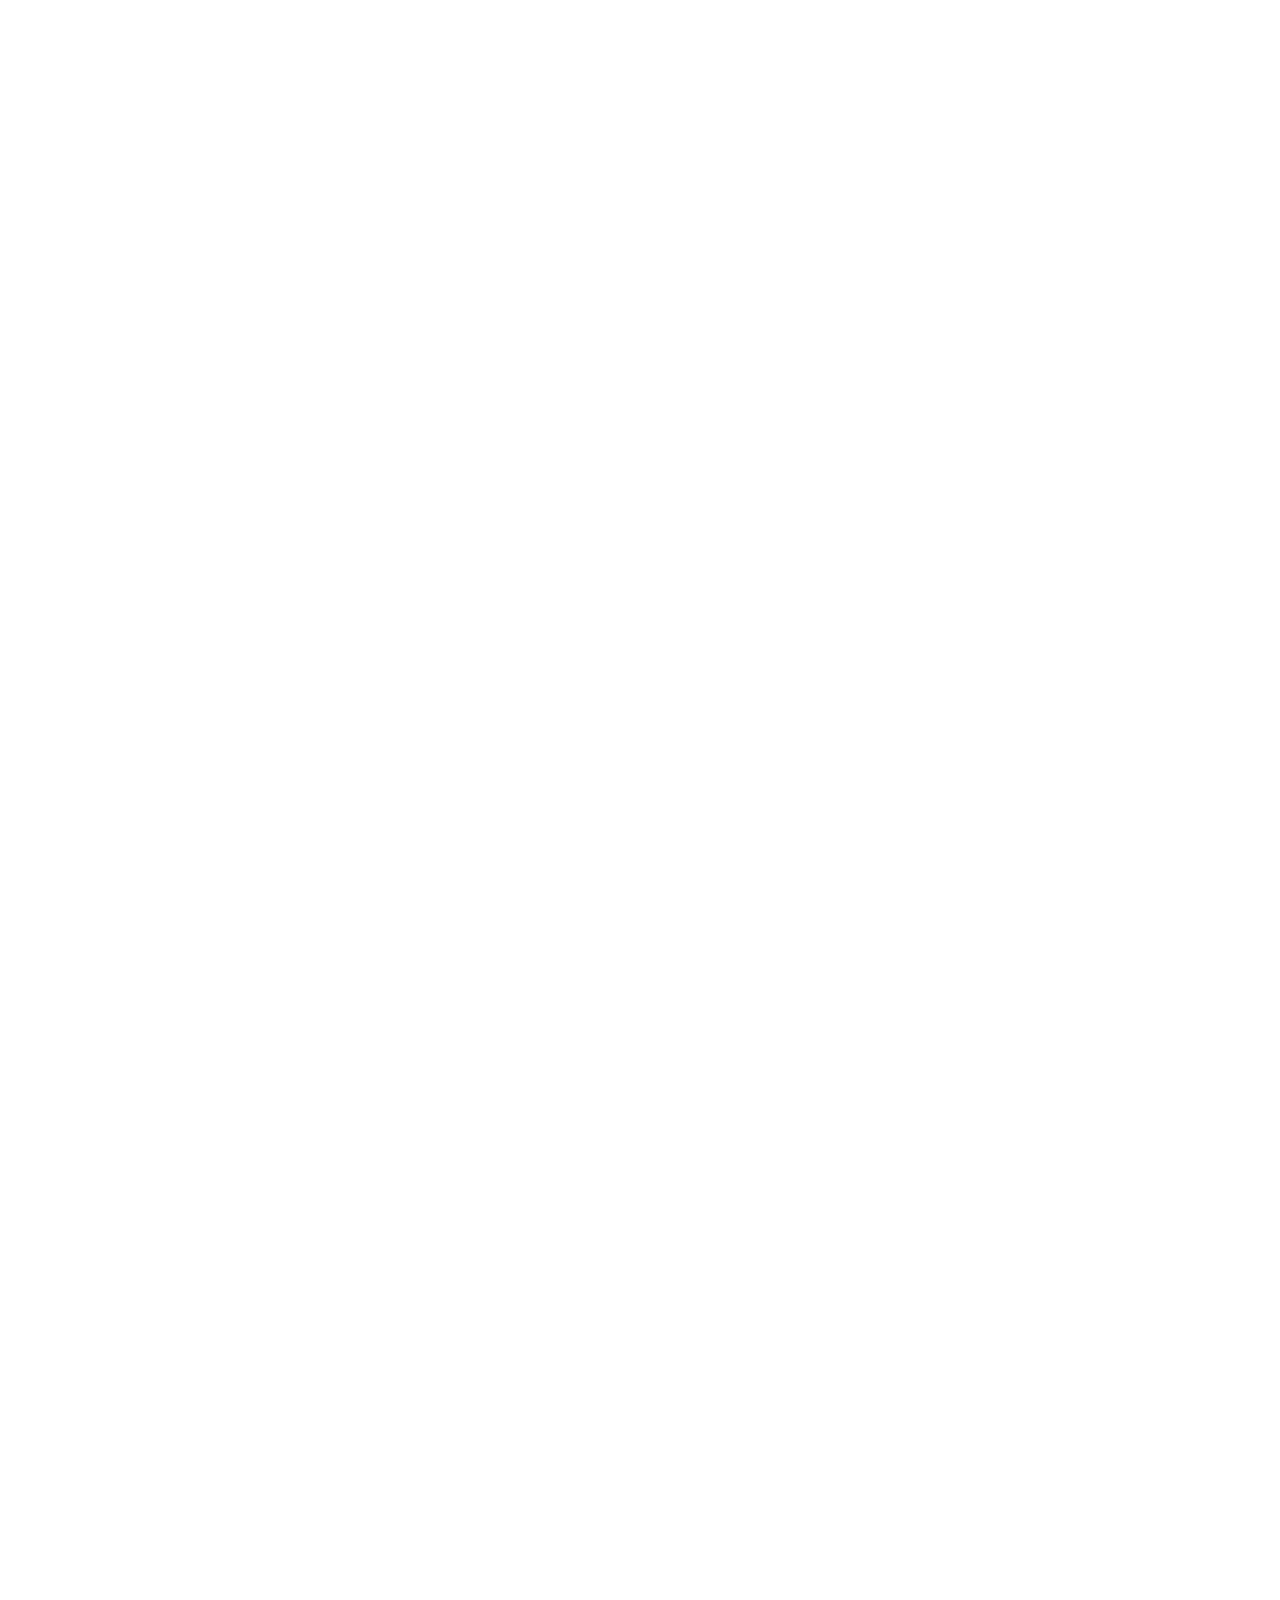
==== index.html @ 079496d2 "Update navigation bar." ====
<!DOCTYPE html>

<html xmlns="http://www.w3.org/1999/xhtml" lang="" xml:lang="">

<head>
  <meta charset="utf-8"/>
  <meta name="viewport" content="width=device-width, initial-scale=1"/>
  <meta http-equiv="X-UA-Compatible" content="IE=Edge,chrome=1"/>
  <meta name="generator" content="distill" />

  <style type="text/css">
  /* Hide doc at startup (prevent jankiness while JS renders/transforms) */
  body {
    visibility: hidden;
  }
  </style>

 <!--radix_placeholder_import_source-->
 <!--/radix_placeholder_import_source-->

<style type="text/css">code{white-space: pre;}</style>
<style type="text/css" data-origin="pandoc">
a.sourceLine { display: inline-block; line-height: 1.25; }
a.sourceLine { pointer-events: none; color: inherit; text-decoration: inherit; }
a.sourceLine:empty { height: 1.2em; }
.sourceCode { overflow: visible; }
code.sourceCode { white-space: pre; position: relative; }
div.sourceCode { margin: 1em 0; }
pre.sourceCode { margin: 0; }
@media screen {
div.sourceCode { overflow: auto; }
}
@media print {
code.sourceCode { white-space: pre-wrap; }
a.sourceLine { text-indent: -1em; padding-left: 1em; }
}
pre.numberSource a.sourceLine
  { position: relative; left: -4em; }
pre.numberSource a.sourceLine::before
  { content: attr(data-line-number);
    position: relative; left: -1em; text-align: right; vertical-align: baseline;
    border: none; pointer-events: all; display: inline-block;
    -webkit-touch-callout: none; -webkit-user-select: none;
    -khtml-user-select: none; -moz-user-select: none;
    -ms-user-select: none; user-select: none;
    padding: 0 4px; width: 4em;
    color: #aaaaaa;
  }
pre.numberSource { margin-left: 3em; border-left: 1px solid #aaaaaa;  padding-left: 4px; }
div.sourceCode
  {  }
@media screen {
a.sourceLine::before { text-decoration: underline; }
}
code span.al { color: #ad0000; } /* Alert */
code span.an { color: #5e5e5e; } /* Annotation */
code span.at { color: #20794d; } /* Attribute */
code span.bn { color: #ad0000; } /* BaseN */
code span.bu { } /* BuiltIn */
code span.cf { color: #007ba5; } /* ControlFlow */
code span.ch { color: #20794d; } /* Char */
code span.cn { color: #8f5902; } /* Constant */
code span.co { color: #5e5e5e; } /* Comment */
code span.cv { color: #5e5e5e; font-style: italic; } /* CommentVar */
code span.do { color: #5e5e5e; font-style: italic; } /* Documentation */
code span.dt { color: #ad0000; } /* DataType */
code span.dv { color: #ad0000; } /* DecVal */
code span.er { color: #ad0000; } /* Error */
code span.ex { } /* Extension */
code span.fl { color: #ad0000; } /* Float */
code span.fu { color: #4758ab; } /* Function */
code span.im { } /* Import */
code span.in { color: #5e5e5e; } /* Information */
code span.kw { color: #007ba5; } /* Keyword */
code span.op { color: #5e5e5e; } /* Operator */
code span.ot { color: #007ba5; } /* Other */
code span.pp { color: #ad0000; } /* Preprocessor */
code span.sc { color: #20794d; } /* SpecialChar */
code span.ss { color: #20794d; } /* SpecialString */
code span.st { color: #20794d; } /* String */
code span.va { color: #111111; } /* Variable */
code span.vs { color: #20794d; } /* VerbatimString */
code span.wa { color: #5e5e5e; font-style: italic; } /* Warning */
</style>

  <!--radix_placeholder_meta_tags-->
  <title>Yuta Kanzawa, Data Scientist</title>
  
  <meta property="description" itemprop="description" content="Hello! I&#39;m a data scientist based in Tokyo working on applied machine learning, business intelligence and data visualisation. Always under construction."/>
  
  
  
  <!--  https://developers.facebook.com/docs/sharing/webmasters#markup -->
  <meta property="og:title" content="Yuta Kanzawa, Data Scientist"/>
  <meta property="og:type" content="article"/>
  <meta property="og:description" content="Hello! I&#39;m a data scientist based in Tokyo working on applied machine learning, business intelligence and data visualisation. Always under construction."/>
  <meta property="og:locale" content="en_US"/>
  <meta property="og:site_name" content="Yuta Kanzawa, Data Scientist"/>
  
  <!--  https://dev.twitter.com/cards/types/summary -->
  <meta property="twitter:card" content="summary"/>
  <meta property="twitter:title" content="Yuta Kanzawa, Data Scientist"/>
  <meta property="twitter:description" content="Hello! I&#39;m a data scientist based in Tokyo working on applied machine learning, business intelligence and data visualisation. Always under construction."/>
  
  <!--/radix_placeholder_meta_tags-->
  <!--radix_placeholder_rmarkdown_metadata-->
  
  <script type="text/json" id="radix-rmarkdown-metadata">
  {"type":"list","attributes":{"names":{"type":"character","attributes":{},"value":["title","description","site"]}},"value":[{"type":"character","attributes":{},"value":["Yuta Kanzawa, Data Scientist"]},{"type":"character","attributes":{},"value":["Hello! I'm a data scientist based in Tokyo working on applied machine learning, business intelligence and data visualisation. Always under construction.\n"]},{"type":"character","attributes":{},"value":["distill::distill_website"]}]}
  </script>
  <!--/radix_placeholder_rmarkdown_metadata-->
  <!--radix_placeholder_navigation_in_header-->
  <meta name="distill:offset" content=""/>
  
  <script type="application/javascript">
  
    window.headroom_prevent_pin = false;
  
    window.document.addEventListener("DOMContentLoaded", function (event) {
  
      // initialize headroom for banner
      var header = $('header').get(0);
      var headerHeight = header.offsetHeight;
      var headroom = new Headroom(header, {
        tolerance: 5,
        onPin : function() {
          if (window.headroom_prevent_pin) {
            window.headroom_prevent_pin = false;
            headroom.unpin();
          }
        }
      });
      headroom.init();
      if(window.location.hash)
        headroom.unpin();
      $(header).addClass('headroom--transition');
  
      // offset scroll location for banner on hash change
      // (see: https://github.com/WickyNilliams/headroom.js/issues/38)
      window.addEventListener("hashchange", function(event) {
        window.scrollTo(0, window.pageYOffset - (headerHeight + 25));
      });
  
      // responsive menu
      $('.distill-site-header').each(function(i, val) {
        var topnav = $(this);
        var toggle = topnav.find('.nav-toggle');
        toggle.on('click', function() {
          topnav.toggleClass('responsive');
        });
      });
  
      // nav dropdowns
      $('.nav-dropbtn').click(function(e) {
        $(this).next('.nav-dropdown-content').toggleClass('nav-dropdown-active');
        $(this).parent().siblings('.nav-dropdown')
           .children('.nav-dropdown-content').removeClass('nav-dropdown-active');
      });
      $("body").click(function(e){
        $('.nav-dropdown-content').removeClass('nav-dropdown-active');
      });
      $(".nav-dropdown").click(function(e){
        e.stopPropagation();
      });
    });
  </script>
  
  <style type="text/css">
  
  /* Theme (user-documented overrideables for nav appearance) */
  
  .distill-site-nav {
    color: rgba(255, 255, 255, 0.8);
    background-color: #0F2E3D;
    font-size: 15px;
    font-weight: 300;
  }
  
  .distill-site-nav a {
    color: inherit;
    text-decoration: none;
  }
  
  .distill-site-nav a:hover {
    color: white;
  }
  
  @media print {
    .distill-site-nav {
      display: none;
    }
  }
  
  .distill-site-header {
  
  }
  
  .distill-site-footer {
  
  }
  
  
  /* Site Header */
  
  .distill-site-header {
    width: 100%;
    box-sizing: border-box;
    z-index: 3;
  }
  
  .distill-site-header .nav-left {
    display: inline-block;
    margin-left: 8px;
  }
  
  @media screen and (max-width: 768px) {
    .distill-site-header .nav-left {
      margin-left: 0;
    }
  }
  
  
  .distill-site-header .nav-right {
    float: right;
    margin-right: 8px;
  }
  
  .distill-site-header a,
  .distill-site-header .title {
    display: inline-block;
    text-align: center;
    padding: 14px 10px 14px 10px;
  }
  
  .distill-site-header .title {
    font-size: 18px;
    min-width: 150px;
  }
  
  .distill-site-header .logo {
    padding: 0;
  }
  
  .distill-site-header .logo img {
    display: none;
    max-height: 20px;
    width: auto;
    margin-bottom: -4px;
  }
  
  .distill-site-header .nav-image img {
    max-height: 18px;
    width: auto;
    display: inline-block;
    margin-bottom: -3px;
  }
  
  
  
  @media screen and (min-width: 1000px) {
    .distill-site-header .logo img {
      display: inline-block;
    }
    .distill-site-header .nav-left {
      margin-left: 20px;
    }
    .distill-site-header .nav-right {
      margin-right: 20px;
    }
    .distill-site-header .title {
      padding-left: 12px;
    }
  }
  
  
  .distill-site-header .nav-toggle {
    display: none;
  }
  
  .nav-dropdown {
    display: inline-block;
    position: relative;
  }
  
  .nav-dropdown .nav-dropbtn {
    border: none;
    outline: none;
    color: rgba(255, 255, 255, 0.8);
    padding: 16px 10px;
    background-color: transparent;
    font-family: inherit;
    font-size: inherit;
    font-weight: inherit;
    margin: 0;
    margin-top: 1px;
    z-index: 2;
  }
  
  .nav-dropdown-content {
    display: none;
    position: absolute;
    background-color: white;
    min-width: 200px;
    border: 1px solid rgba(0,0,0,0.15);
    border-radius: 4px;
    box-shadow: 0px 8px 16px 0px rgba(0,0,0,0.1);
    z-index: 1;
    margin-top: 2px;
    white-space: nowrap;
    padding-top: 4px;
    padding-bottom: 4px;
  }
  
  .nav-dropdown-content hr {
    margin-top: 4px;
    margin-bottom: 4px;
    border: none;
    border-bottom: 1px solid rgba(0, 0, 0, 0.1);
  }
  
  .nav-dropdown-active {
    display: block;
  }
  
  .nav-dropdown-content a, .nav-dropdown-content .nav-dropdown-header {
    color: black;
    padding: 6px 24px;
    text-decoration: none;
    display: block;
    text-align: left;
  }
  
  .nav-dropdown-content .nav-dropdown-header {
    display: block;
    padding: 5px 24px;
    padding-bottom: 0;
    text-transform: uppercase;
    font-size: 14px;
    color: #999999;
    white-space: nowrap;
  }
  
  .nav-dropdown:hover .nav-dropbtn {
    color: white;
  }
  
  .nav-dropdown-content a:hover {
    background-color: #ddd;
    color: black;
  }
  
  .nav-right .nav-dropdown-content {
    margin-left: -45%;
    right: 0;
  }
  
  @media screen and (max-width: 768px) {
    .distill-site-header a, .distill-site-header .nav-dropdown  {display: none;}
    .distill-site-header a.nav-toggle {
      float: right;
      display: block;
    }
    .distill-site-header .title {
      margin-left: 0;
    }
    .distill-site-header .nav-right {
      margin-right: 0;
    }
    .distill-site-header {
      overflow: hidden;
    }
    .nav-right .nav-dropdown-content {
      margin-left: 0;
    }
  }
  
  
  @media screen and (max-width: 768px) {
    .distill-site-header.responsive {position: relative; min-height: 500px; }
    .distill-site-header.responsive a.nav-toggle {
      position: absolute;
      right: 0;
      top: 0;
    }
    .distill-site-header.responsive a,
    .distill-site-header.responsive .nav-dropdown {
      display: block;
      text-align: left;
    }
    .distill-site-header.responsive .nav-left,
    .distill-site-header.responsive .nav-right {
      width: 100%;
    }
    .distill-site-header.responsive .nav-dropdown {float: none;}
    .distill-site-header.responsive .nav-dropdown-content {position: relative;}
    .distill-site-header.responsive .nav-dropdown .nav-dropbtn {
      display: block;
      width: 100%;
      text-align: left;
    }
  }
  
  /* Site Footer */
  
  .distill-site-footer {
    width: 100%;
    overflow: hidden;
    box-sizing: border-box;
    z-index: 3;
    margin-top: 30px;
    padding-top: 30px;
    padding-bottom: 30px;
    text-align: center;
  }
  
  /* Headroom */
  
  d-title {
    padding-top: 6rem;
  }
  
  @media print {
    d-title {
      padding-top: 4rem;
    }
  }
  
  .headroom {
    z-index: 1000;
    position: fixed;
    top: 0;
    left: 0;
    right: 0;
  }
  
  .headroom--transition {
    transition: all .4s ease-in-out;
  }
  
  .headroom--unpinned {
    top: -100px;
  }
  
  .headroom--pinned {
    top: 0;
  }
  
  /* adjust viewport for navbar height */
  /* helps vertically center bootstrap (non-distill) content */
  .min-vh-100 {
    min-height: calc(100vh - 100px) !important;
  }
  
  </style>
  
  <script src="site_libs/jquery-1.11.3/jquery.min.js"></script>
  <link href="site_libs/font-awesome-5.1.0/css/all.css" rel="stylesheet"/>
  <link href="site_libs/font-awesome-5.1.0/css/v4-shims.css" rel="stylesheet"/>
  <script src="site_libs/headroom-0.9.4/headroom.min.js"></script>
  <script src="site_libs/autocomplete-0.37.1/autocomplete.min.js"></script>
  <script src="site_libs/fuse-6.4.1/fuse.min.js"></script>
  
  <script type="application/javascript">
  
  function getMeta(metaName) {
    var metas = document.getElementsByTagName('meta');
    for (let i = 0; i < metas.length; i++) {
      if (metas[i].getAttribute('name') === metaName) {
        return metas[i].getAttribute('content');
      }
    }
    return '';
  }
  
  function offsetURL(url) {
    var offset = getMeta('distill:offset');
    return offset ? offset + '/' + url : url;
  }
  
  function createFuseIndex() {
  
    // create fuse index
    var options = {
      keys: [
        { name: 'title', weight: 20 },
        { name: 'categories', weight: 15 },
        { name: 'description', weight: 10 },
        { name: 'contents', weight: 5 },
      ],
      ignoreLocation: true,
      threshold: 0
    };
    var fuse = new window.Fuse([], options);
  
    // fetch the main search.json
    return fetch(offsetURL('search.json'))
      .then(function(response) {
        if (response.status == 200) {
          return response.json().then(function(json) {
            // index main articles
            json.articles.forEach(function(article) {
              fuse.add(article);
            });
            // download collections and index their articles
            return Promise.all(json.collections.map(function(collection) {
              return fetch(offsetURL(collection)).then(function(response) {
                if (response.status === 200) {
                  return response.json().then(function(articles) {
                    articles.forEach(function(article) {
                      fuse.add(article);
                    });
                  })
                } else {
                  return Promise.reject(
                    new Error('Unexpected status from search index request: ' +
                              response.status)
                  );
                }
              });
            })).then(function() {
              return fuse;
            });
          });
  
        } else {
          return Promise.reject(
            new Error('Unexpected status from search index request: ' +
                        response.status)
          );
        }
      });
  }
  
  window.document.addEventListener("DOMContentLoaded", function (event) {
  
    // get search element (bail if we don't have one)
    var searchEl = window.document.getElementById('distill-search');
    if (!searchEl)
      return;
  
    createFuseIndex()
      .then(function(fuse) {
  
        // make search box visible
        searchEl.classList.remove('hidden');
  
        // initialize autocomplete
        var options = {
          autoselect: true,
          hint: false,
          minLength: 2,
        };
        window.autocomplete(searchEl, options, [{
          source: function(query, callback) {
            const searchOptions = {
              isCaseSensitive: false,
              shouldSort: true,
              minMatchCharLength: 2,
              limit: 10,
            };
            var results = fuse.search(query, searchOptions);
            callback(results
              .map(function(result) { return result.item; })
            );
          },
          templates: {
            suggestion: function(suggestion) {
              var img = suggestion.preview && Object.keys(suggestion.preview).length > 0
                ? `<img src="${offsetURL(suggestion.preview)}"</img>`
                : '';
              var html = `
                <div class="search-item">
                  <h3>${suggestion.title}</h3>
                  <div class="search-item-description">
                    ${suggestion.description || ''}
                  </div>
                  <div class="search-item-preview">
                    ${img}
                  </div>
                </div>
              `;
              return html;
            }
          }
        }]).on('autocomplete:selected', function(event, suggestion) {
          window.location.href = offsetURL(suggestion.path);
        });
        // remove inline display style on autocompleter (we want to
        // manage responsive display via css)
        $('.algolia-autocomplete').css("display", "");
      })
      .catch(function(error) {
        console.log(error);
      });
  
  });
  
  </script>
  
  <style type="text/css">
  
  .nav-search {
    font-size: x-small;
  }
  
  /* Algolioa Autocomplete */
  
  .algolia-autocomplete {
    display: inline-block;
    margin-left: 10px;
    vertical-align: sub;
    background-color: white;
    color: black;
    padding: 6px;
    padding-top: 8px;
    padding-bottom: 0;
    border-radius: 6px;
    border: 1px #0F2E3D solid;
    width: 180px;
  }
  
  
  @media screen and (max-width: 768px) {
    .distill-site-nav .algolia-autocomplete {
      display: none;
      visibility: hidden;
    }
    .distill-site-nav.responsive .algolia-autocomplete {
      display: inline-block;
      visibility: visible;
    }
    .distill-site-nav.responsive .algolia-autocomplete .aa-dropdown-menu {
      margin-left: 0;
      width: 400px;
      max-height: 400px;
    }
  }
  
  .algolia-autocomplete .aa-input, .algolia-autocomplete .aa-hint {
    width: 90%;
    outline: none;
    border: none;
  }
  
  .algolia-autocomplete .aa-hint {
    color: #999;
  }
  .algolia-autocomplete .aa-dropdown-menu {
    width: 550px;
    max-height: 70vh;
    overflow-x: visible;
    overflow-y: scroll;
    padding: 5px;
    margin-top: 3px;
    margin-left: -150px;
    background-color: #fff;
    border-radius: 5px;
    border: 1px solid #999;
    border-top: none;
  }
  
  .algolia-autocomplete .aa-dropdown-menu .aa-suggestion {
    cursor: pointer;
    padding: 5px 4px;
    border-bottom: 1px solid #eee;
  }
  
  .algolia-autocomplete .aa-dropdown-menu .aa-suggestion:last-of-type {
    border-bottom: none;
    margin-bottom: 2px;
  }
  
  .algolia-autocomplete .aa-dropdown-menu .aa-suggestion .search-item {
    overflow: hidden;
    font-size: 0.8em;
    line-height: 1.4em;
  }
  
  .algolia-autocomplete .aa-dropdown-menu .aa-suggestion .search-item h3 {
    font-size: 1rem;
    margin-block-start: 0;
    margin-block-end: 5px;
  }
  
  .algolia-autocomplete .aa-dropdown-menu .aa-suggestion .search-item-description {
    display: inline-block;
    overflow: hidden;
    height: 2.8em;
    width: 80%;
    margin-right: 4%;
  }
  
  .algolia-autocomplete .aa-dropdown-menu .aa-suggestion .search-item-preview {
    display: inline-block;
    width: 15%;
  }
  
  .algolia-autocomplete .aa-dropdown-menu .aa-suggestion .search-item-preview img {
    height: 3em;
    width: auto;
    display: none;
  }
  
  .algolia-autocomplete .aa-dropdown-menu .aa-suggestion .search-item-preview img[src] {
    display: initial;
  }
  
  .algolia-autocomplete .aa-dropdown-menu .aa-suggestion.aa-cursor {
    background-color: #eee;
  }
  .algolia-autocomplete .aa-dropdown-menu .aa-suggestion em {
    font-weight: bold;
    font-style: normal;
  }
  
  </style>
  
  
  <!--/radix_placeholder_navigation_in_header-->
  <!--radix_placeholder_distill-->
  
  <style type="text/css">
  
  body {
    background-color: white;
  }
  
  .pandoc-table {
    width: 100%;
  }
  
  .pandoc-table>caption {
    margin-bottom: 10px;
  }
  
  .pandoc-table th:not([align]) {
    text-align: left;
  }
  
  .pagedtable-footer {
    font-size: 15px;
  }
  
  d-byline .byline {
    grid-template-columns: 2fr 2fr;
  }
  
  d-byline .byline h3 {
    margin-block-start: 1.5em;
  }
  
  d-byline .byline .authors-affiliations h3 {
    margin-block-start: 0.5em;
  }
  
  .authors-affiliations .orcid-id {
    width: 16px;
    height:16px;
    margin-left: 4px;
    margin-right: 4px;
    vertical-align: middle;
    padding-bottom: 2px;
  }
  
  d-title .dt-tags {
    margin-top: 1em;
    grid-column: text;
  }
  
  .dt-tags .dt-tag {
    text-decoration: none;
    display: inline-block;
    color: rgba(0,0,0,0.6);
    padding: 0em 0.4em;
    margin-right: 0.5em;
    margin-bottom: 0.4em;
    font-size: 70%;
    border: 1px solid rgba(0,0,0,0.2);
    border-radius: 3px;
    text-transform: uppercase;
    font-weight: 500;
  }
  
  d-article table.gt_table td,
  d-article table.gt_table th {
    border-bottom: none;
  }
  
  .html-widget {
    margin-bottom: 2.0em;
  }
  
  .l-screen-inset {
    padding-right: 16px;
  }
  
  .l-screen .caption {
    margin-left: 10px;
  }
  
  .shaded {
    background: rgb(247, 247, 247);
    padding-top: 20px;
    padding-bottom: 20px;
    border-top: 1px solid rgba(0, 0, 0, 0.1);
    border-bottom: 1px solid rgba(0, 0, 0, 0.1);
  }
  
  .shaded .html-widget {
    margin-bottom: 0;
    border: 1px solid rgba(0, 0, 0, 0.1);
  }
  
  .shaded .shaded-content {
    background: white;
  }
  
  .text-output {
    margin-top: 0;
    line-height: 1.5em;
  }
  
  .hidden {
    display: none !important;
  }
  
  d-article {
    padding-top: 2.5rem;
    padding-bottom: 30px;
  }
  
  d-appendix {
    padding-top: 30px;
  }
  
  d-article>p>img {
    width: 100%;
  }
  
  d-article h2 {
    margin: 1rem 0 1.5rem 0;
  }
  
  d-article h3 {
    margin-top: 1.5rem;
  }
  
  d-article iframe {
    border: 1px solid rgba(0, 0, 0, 0.1);
    margin-bottom: 2.0em;
    width: 100%;
  }
  
  /* Tweak code blocks */
  
  d-article div.sourceCode code,
  d-article pre code {
    font-family: Consolas, Monaco, 'Andale Mono', 'Ubuntu Mono', monospace;
  }
  
  d-article pre,
  d-article div.sourceCode,
  d-article div.sourceCode pre {
    overflow: auto;
  }
  
  d-article div.sourceCode {
    background-color: white;
  }
  
  d-article div.sourceCode pre {
    padding-left: 10px;
    font-size: 12px;
    border-left: 2px solid rgba(0,0,0,0.1);
  }
  
  d-article pre {
    font-size: 12px;
    color: black;
    background: none;
    margin-top: 0;
    text-align: left;
    white-space: pre;
    word-spacing: normal;
    word-break: normal;
    word-wrap: normal;
    line-height: 1.5;
  
    -moz-tab-size: 4;
    -o-tab-size: 4;
    tab-size: 4;
  
    -webkit-hyphens: none;
    -moz-hyphens: none;
    -ms-hyphens: none;
    hyphens: none;
  }
  
  d-article pre a {
    border-bottom: none;
  }
  
  d-article pre a:hover {
    border-bottom: none;
    text-decoration: underline;
  }
  
  d-article details {
    grid-column: text;
    margin-bottom: 0.8em;
  }
  
  @media(min-width: 768px) {
  
  d-article pre,
  d-article div.sourceCode,
  d-article div.sourceCode pre {
    overflow: visible !important;
  }
  
  d-article div.sourceCode pre {
    padding-left: 18px;
    font-size: 14px;
  }
  
  d-article pre {
    font-size: 14px;
  }
  
  }
  
  figure img.external {
    background: white;
    border: 1px solid rgba(0, 0, 0, 0.1);
    box-shadow: 0 1px 8px rgba(0, 0, 0, 0.1);
    padding: 18px;
    box-sizing: border-box;
  }
  
  /* CSS for d-contents */
  
  .d-contents {
    grid-column: text;
    color: rgba(0,0,0,0.8);
    font-size: 0.9em;
    padding-bottom: 1em;
    margin-bottom: 1em;
    padding-bottom: 0.5em;
    margin-bottom: 1em;
    padding-left: 0.25em;
    justify-self: start;
  }
  
  @media(min-width: 1000px) {
    .d-contents.d-contents-float {
      height: 0;
      grid-column-start: 1;
      grid-column-end: 4;
      justify-self: center;
      padding-right: 3em;
      padding-left: 2em;
    }
  }
  
  .d-contents nav h3 {
    font-size: 18px;
    margin-top: 0;
    margin-bottom: 1em;
  }
  
  .d-contents li {
    list-style-type: none
  }
  
  .d-contents nav > ul {
    padding-left: 0;
  }
  
  .d-contents ul {
    padding-left: 1em
  }
  
  .d-contents nav ul li {
    margin-top: 0.6em;
    margin-bottom: 0.2em;
  }
  
  .d-contents nav a {
    font-size: 13px;
    border-bottom: none;
    text-decoration: none
    color: rgba(0, 0, 0, 0.8);
  }
  
  .d-contents nav a:hover {
    text-decoration: underline solid rgba(0, 0, 0, 0.6)
  }
  
  .d-contents nav > ul > li > a {
    font-weight: 600;
  }
  
  .d-contents nav > ul > li > ul {
    font-weight: inherit;
  }
  
  .d-contents nav > ul > li > ul > li {
    margin-top: 0.2em;
  }
  
  
  .d-contents nav ul {
    margin-top: 0;
    margin-bottom: 0.25em;
  }
  
  .d-article-with-toc h2:nth-child(2) {
    margin-top: 0;
  }
  
  
  /* Figure */
  
  .figure {
    position: relative;
    margin-bottom: 2.5em;
    margin-top: 1.5em;
  }
  
  .figure img {
    width: 100%;
  }
  
  .figure .caption {
    color: rgba(0, 0, 0, 0.6);
    font-size: 12px;
    line-height: 1.5em;
  }
  
  .figure img.external {
    background: white;
    border: 1px solid rgba(0, 0, 0, 0.1);
    box-shadow: 0 1px 8px rgba(0, 0, 0, 0.1);
    padding: 18px;
    box-sizing: border-box;
  }
  
  .figure .caption a {
    color: rgba(0, 0, 0, 0.6);
  }
  
  .figure .caption b,
  .figure .caption strong, {
    font-weight: 600;
    color: rgba(0, 0, 0, 1.0);
  }
  
  /* Citations */
  
  d-article .citation {
    color: inherit;
    cursor: inherit;
  }
  
  div.hanging-indent{
    margin-left: 1em; text-indent: -1em;
  }
  
  /* Citation hover box */
  
  .tippy-box[data-theme~=light-border] {
    background-color: rgba(250, 250, 250, 0.95);
  }
  
  .tippy-content > p {
    margin-bottom: 0;
    padding: 2px;
  }
  
  
  /* Tweak 1000px media break to show more text */
  
  @media(min-width: 1000px) {
    .base-grid,
    distill-header,
    d-title,
    d-abstract,
    d-article,
    d-appendix,
    distill-appendix,
    d-byline,
    d-footnote-list,
    d-citation-list,
    distill-footer {
      grid-template-columns: [screen-start] 1fr [page-start kicker-start] 80px [middle-start] 50px [text-start kicker-end] 65px 65px 65px 65px 65px 65px 65px 65px [text-end gutter-start] 65px [middle-end] 65px [page-end gutter-end] 1fr [screen-end];
      grid-column-gap: 16px;
    }
  
    .grid {
      grid-column-gap: 16px;
    }
  
    d-article {
      font-size: 1.06rem;
      line-height: 1.7em;
    }
    figure .caption, .figure .caption, figure figcaption {
      font-size: 13px;
    }
  }
  
  @media(min-width: 1180px) {
    .base-grid,
    distill-header,
    d-title,
    d-abstract,
    d-article,
    d-appendix,
    distill-appendix,
    d-byline,
    d-footnote-list,
    d-citation-list,
    distill-footer {
      grid-template-columns: [screen-start] 1fr [page-start kicker-start] 60px [middle-start] 60px [text-start kicker-end] 60px 60px 60px 60px 60px 60px 60px 60px [text-end gutter-start] 60px [middle-end] 60px [page-end gutter-end] 1fr [screen-end];
      grid-column-gap: 32px;
    }
  
    .grid {
      grid-column-gap: 32px;
    }
  }
  
  
  /* Get the citation styles for the appendix (not auto-injected on render since
     we do our own rendering of the citation appendix) */
  
  d-appendix .citation-appendix,
  .d-appendix .citation-appendix {
    font-size: 11px;
    line-height: 15px;
    border-left: 1px solid rgba(0, 0, 0, 0.1);
    padding-left: 18px;
    border: 1px solid rgba(0,0,0,0.1);
    background: rgba(0, 0, 0, 0.02);
    padding: 10px 18px;
    border-radius: 3px;
    color: rgba(150, 150, 150, 1);
    overflow: hidden;
    margin-top: -12px;
    white-space: pre-wrap;
    word-wrap: break-word;
  }
  
  /* Include appendix styles here so they can be overridden */
  
  d-appendix {
    contain: layout style;
    font-size: 0.8em;
    line-height: 1.7em;
    margin-top: 60px;
    margin-bottom: 0;
    border-top: 1px solid rgba(0, 0, 0, 0.1);
    color: rgba(0,0,0,0.5);
    padding-top: 60px;
    padding-bottom: 48px;
  }
  
  d-appendix h3 {
    grid-column: page-start / text-start;
    font-size: 15px;
    font-weight: 500;
    margin-top: 1em;
    margin-bottom: 0;
    color: rgba(0,0,0,0.65);
  }
  
  d-appendix h3 + * {
    margin-top: 1em;
  }
  
  d-appendix ol {
    padding: 0 0 0 15px;
  }
  
  @media (min-width: 768px) {
    d-appendix ol {
      padding: 0 0 0 30px;
      margin-left: -30px;
    }
  }
  
  d-appendix li {
    margin-bottom: 1em;
  }
  
  d-appendix a {
    color: rgba(0, 0, 0, 0.6);
  }
  
  d-appendix > * {
    grid-column: text;
  }
  
  d-appendix > d-footnote-list,
  d-appendix > d-citation-list,
  d-appendix > distill-appendix {
    grid-column: screen;
  }
  
  /* Include footnote styles here so they can be overridden */
  
  d-footnote-list {
    contain: layout style;
  }
  
  d-footnote-list > * {
    grid-column: text;
  }
  
  d-footnote-list a.footnote-backlink {
    color: rgba(0,0,0,0.3);
    padding-left: 0.5em;
  }
  
  
  
  /* Anchor.js */
  
  .anchorjs-link {
    /*transition: all .25s linear; */
    text-decoration: none;
    border-bottom: none;
  }
  *:hover > .anchorjs-link {
    margin-left: -1.125em !important;
    text-decoration: none;
    border-bottom: none;
  }
  
  /* Social footer */
  
  .social_footer {
    margin-top: 30px;
    margin-bottom: 0;
    color: rgba(0,0,0,0.67);
  }
  
  .disqus-comments {
    margin-right: 30px;
  }
  
  .disqus-comment-count {
    border-bottom: 1px solid rgba(0, 0, 0, 0.4);
    cursor: pointer;
  }
  
  #disqus_thread {
    margin-top: 30px;
  }
  
  .article-sharing a {
    border-bottom: none;
    margin-right: 8px;
  }
  
  .article-sharing a:hover {
    border-bottom: none;
  }
  
  .sidebar-section.subscribe {
    font-size: 12px;
    line-height: 1.6em;
  }
  
  .subscribe p {
    margin-bottom: 0.5em;
  }
  
  
  .article-footer .subscribe {
    font-size: 15px;
    margin-top: 45px;
  }
  
  
  .sidebar-section.custom {
    font-size: 12px;
    line-height: 1.6em;
  }
  
  .custom p {
    margin-bottom: 0.5em;
  }
  
  /* Styles for listing layout (hide title) */
  .layout-listing d-title, .layout-listing .d-title {
    display: none;
  }
  
  /* Styles for posts lists (not auto-injected) */
  
  
  .posts-with-sidebar {
    padding-left: 45px;
    padding-right: 45px;
  }
  
  .posts-list .description h2,
  .posts-list .description p {
    font-family: -apple-system, BlinkMacSystemFont, "Segoe UI", Roboto, Oxygen, Ubuntu, Cantarell, "Fira Sans", "Droid Sans", "Helvetica Neue", Arial, sans-serif;
  }
  
  .posts-list .description h2 {
    font-weight: 700;
    border-bottom: none;
    padding-bottom: 0;
  }
  
  .posts-list h2.post-tag {
    border-bottom: 1px solid rgba(0, 0, 0, 0.2);
    padding-bottom: 12px;
  }
  .posts-list {
    margin-top: 60px;
    margin-bottom: 24px;
  }
  
  .posts-list .post-preview {
    text-decoration: none;
    overflow: hidden;
    display: block;
    border-bottom: 1px solid rgba(0, 0, 0, 0.1);
    padding: 24px 0;
  }
  
  .post-preview-last {
    border-bottom: none !important;
  }
  
  .posts-list .posts-list-caption {
    grid-column: screen;
    font-weight: 400;
  }
  
  .posts-list .post-preview h2 {
    margin: 0 0 6px 0;
    line-height: 1.2em;
    font-style: normal;
    font-size: 24px;
  }
  
  .posts-list .post-preview p {
    margin: 0 0 12px 0;
    line-height: 1.4em;
    font-size: 16px;
  }
  
  .posts-list .post-preview .thumbnail {
    box-sizing: border-box;
    margin-bottom: 24px;
    position: relative;
    max-width: 500px;
  }
  .posts-list .post-preview img {
    width: 100%;
    display: block;
  }
  
  .posts-list .metadata {
    font-size: 12px;
    line-height: 1.4em;
    margin-bottom: 18px;
  }
  
  .posts-list .metadata > * {
    display: inline-block;
  }
  
  .posts-list .metadata .publishedDate {
    margin-right: 2em;
  }
  
  .posts-list .metadata .dt-authors {
    display: block;
    margin-top: 0.3em;
    margin-right: 2em;
  }
  
  .posts-list .dt-tags {
    display: block;
    line-height: 1em;
  }
  
  .posts-list .dt-tags .dt-tag {
    display: inline-block;
    color: rgba(0,0,0,0.6);
    padding: 0.3em 0.4em;
    margin-right: 0.2em;
    margin-bottom: 0.4em;
    font-size: 60%;
    border: 1px solid rgba(0,0,0,0.2);
    border-radius: 3px;
    text-transform: uppercase;
    font-weight: 500;
  }
  
  .posts-list img {
    opacity: 1;
  }
  
  .posts-list img[data-src] {
    opacity: 0;
  }
  
  .posts-more {
    clear: both;
  }
  
  
  .posts-sidebar {
    font-size: 16px;
  }
  
  .posts-sidebar h3 {
    font-size: 16px;
    margin-top: 0;
    margin-bottom: 0.5em;
    font-weight: 400;
    text-transform: uppercase;
  }
  
  .sidebar-section {
    margin-bottom: 30px;
  }
  
  .categories ul {
    list-style-type: none;
    margin: 0;
    padding: 0;
  }
  
  .categories li {
    color: rgba(0, 0, 0, 0.8);
    margin-bottom: 0;
  }
  
  .categories li>a {
    border-bottom: none;
  }
  
  .categories li>a:hover {
    border-bottom: 1px solid rgba(0, 0, 0, 0.4);
  }
  
  .categories .active {
    font-weight: 600;
  }
  
  .categories .category-count {
    color: rgba(0, 0, 0, 0.4);
  }
  
  
  @media(min-width: 768px) {
    .posts-list .post-preview h2 {
      font-size: 26px;
    }
    .posts-list .post-preview .thumbnail {
      float: right;
      width: 30%;
      margin-bottom: 0;
    }
    .posts-list .post-preview .description {
      float: left;
      width: 45%;
    }
    .posts-list .post-preview .metadata {
      float: left;
      width: 20%;
      margin-top: 8px;
    }
    .posts-list .post-preview p {
      margin: 0 0 12px 0;
      line-height: 1.5em;
      font-size: 16px;
    }
    .posts-with-sidebar .posts-list {
      float: left;
      width: 75%;
    }
    .posts-with-sidebar .posts-sidebar {
      float: right;
      width: 20%;
      margin-top: 60px;
      padding-top: 24px;
      padding-bottom: 24px;
    }
  }
  
  
  /* Improve display for browsers without grid (IE/Edge <= 15) */
  
  .downlevel {
    line-height: 1.6em;
    font-family: -apple-system, BlinkMacSystemFont, "Segoe UI", Roboto, Oxygen, Ubuntu, Cantarell, "Fira Sans", "Droid Sans", "Helvetica Neue", Arial, sans-serif;
    margin: 0;
  }
  
  .downlevel .d-title {
    padding-top: 6rem;
    padding-bottom: 1.5rem;
  }
  
  .downlevel .d-title h1 {
    font-size: 50px;
    font-weight: 700;
    line-height: 1.1em;
    margin: 0 0 0.5rem;
  }
  
  .downlevel .d-title p {
    font-weight: 300;
    font-size: 1.2rem;
    line-height: 1.55em;
    margin-top: 0;
  }
  
  .downlevel .d-byline {
    padding-top: 0.8em;
    padding-bottom: 0.8em;
    font-size: 0.8rem;
    line-height: 1.8em;
  }
  
  .downlevel .section-separator {
    border: none;
    border-top: 1px solid rgba(0, 0, 0, 0.1);
  }
  
  .downlevel .d-article {
    font-size: 1.06rem;
    line-height: 1.7em;
    padding-top: 1rem;
    padding-bottom: 2rem;
  }
  
  
  .downlevel .d-appendix {
    padding-left: 0;
    padding-right: 0;
    max-width: none;
    font-size: 0.8em;
    line-height: 1.7em;
    margin-bottom: 0;
    color: rgba(0,0,0,0.5);
    padding-top: 40px;
    padding-bottom: 48px;
  }
  
  .downlevel .footnotes ol {
    padding-left: 13px;
  }
  
  .downlevel .base-grid,
  .downlevel .distill-header,
  .downlevel .d-title,
  .downlevel .d-abstract,
  .downlevel .d-article,
  .downlevel .d-appendix,
  .downlevel .distill-appendix,
  .downlevel .d-byline,
  .downlevel .d-footnote-list,
  .downlevel .d-citation-list,
  .downlevel .distill-footer,
  .downlevel .appendix-bottom,
  .downlevel .posts-container {
    padding-left: 40px;
    padding-right: 40px;
  }
  
  @media(min-width: 768px) {
    .downlevel .base-grid,
    .downlevel .distill-header,
    .downlevel .d-title,
    .downlevel .d-abstract,
    .downlevel .d-article,
    .downlevel .d-appendix,
    .downlevel .distill-appendix,
    .downlevel .d-byline,
    .downlevel .d-footnote-list,
    .downlevel .d-citation-list,
    .downlevel .distill-footer,
    .downlevel .appendix-bottom,
    .downlevel .posts-container {
    padding-left: 150px;
    padding-right: 150px;
    max-width: 900px;
  }
  }
  
  .downlevel pre code {
    display: block;
    border-left: 2px solid rgba(0, 0, 0, .1);
    padding: 0 0 0 20px;
    font-size: 14px;
  }
  
  .downlevel code, .downlevel pre {
    color: black;
    background: none;
    font-family: Consolas, Monaco, 'Andale Mono', 'Ubuntu Mono', monospace;
    text-align: left;
    white-space: pre;
    word-spacing: normal;
    word-break: normal;
    word-wrap: normal;
    line-height: 1.5;
  
    -moz-tab-size: 4;
    -o-tab-size: 4;
    tab-size: 4;
  
    -webkit-hyphens: none;
    -moz-hyphens: none;
    -ms-hyphens: none;
    hyphens: none;
  }
  
  .downlevel .posts-list .post-preview {
    color: inherit;
  }
  
  
  
  </style>
  
  <script type="application/javascript">
  
  function is_downlevel_browser() {
    if (bowser.isUnsupportedBrowser({ msie: "12", msedge: "16"},
                                   window.navigator.userAgent)) {
      return true;
    } else {
      return window.load_distill_framework === undefined;
    }
  }
  
  // show body when load is complete
  function on_load_complete() {
  
    // add anchors
    if (window.anchors) {
      window.anchors.options.placement = 'left';
      window.anchors.add('d-article > h2, d-article > h3, d-article > h4, d-article > h5');
    }
  
  
    // set body to visible
    document.body.style.visibility = 'visible';
  
    // force redraw for leaflet widgets
    if (window.HTMLWidgets) {
      var maps = window.HTMLWidgets.findAll(".leaflet");
      $.each(maps, function(i, el) {
        var map = this.getMap();
        map.invalidateSize();
        map.eachLayer(function(layer) {
          if (layer instanceof L.TileLayer)
            layer.redraw();
        });
      });
    }
  
    // trigger 'shown' so htmlwidgets resize
    $('d-article').trigger('shown');
  }
  
  function init_distill() {
  
    init_common();
  
    // create front matter
    var front_matter = $('<d-front-matter></d-front-matter>');
    $('#distill-front-matter').wrap(front_matter);
  
    // create d-title
    $('.d-title').changeElementType('d-title');
  
    // create d-byline
    var byline = $('<d-byline></d-byline>');
    $('.d-byline').replaceWith(byline);
  
    // create d-article
    var article = $('<d-article></d-article>');
    $('.d-article').wrap(article).children().unwrap();
  
    // move posts container into article
    $('.posts-container').appendTo($('d-article'));
  
    // create d-appendix
    $('.d-appendix').changeElementType('d-appendix');
  
    // flag indicating that we have appendix items
    var appendix = $('.appendix-bottom').children('h3').length > 0;
  
    // replace footnotes with <d-footnote>
    $('.footnote-ref').each(function(i, val) {
      appendix = true;
      var href = $(this).attr('href');
      var id = href.replace('#', '');
      var fn = $('#' + id);
      var fn_p = $('#' + id + '>p');
      fn_p.find('.footnote-back').remove();
      var text = fn_p.html();
      var dtfn = $('<d-footnote></d-footnote>');
      dtfn.html(text);
      $(this).replaceWith(dtfn);
    });
    // remove footnotes
    $('.footnotes').remove();
  
    // move refs into #references-listing
    $('#references-listing').replaceWith($('#refs'));
  
    $('h1.appendix, h2.appendix').each(function(i, val) {
      $(this).changeElementType('h3');
    });
    $('h3.appendix').each(function(i, val) {
      var id = $(this).attr('id');
      $('.d-contents a[href="#' + id + '"]').parent().remove();
      appendix = true;
      $(this).nextUntil($('h1, h2, h3')).addBack().appendTo($('d-appendix'));
    });
  
    // show d-appendix if we have appendix content
    $("d-appendix").css('display', appendix ? 'grid' : 'none');
  
    // localize layout chunks to just output
    $('.layout-chunk').each(function(i, val) {
  
      // capture layout
      var layout = $(this).attr('data-layout');
  
      // apply layout to markdown level block elements
      var elements = $(this).children().not('details, div.sourceCode, pre, script');
      elements.each(function(i, el) {
        var layout_div = $('<div class="' + layout + '"></div>');
        if (layout_div.hasClass('shaded')) {
          var shaded_content = $('<div class="shaded-content"></div>');
          $(this).wrap(shaded_content);
          $(this).parent().wrap(layout_div);
        } else {
          $(this).wrap(layout_div);
        }
      });
  
  
      // unwrap the layout-chunk div
      $(this).children().unwrap();
    });
  
    // remove code block used to force  highlighting css
    $('.distill-force-highlighting-css').parent().remove();
  
    // remove empty line numbers inserted by pandoc when using a
    // custom syntax highlighting theme
    $('code.sourceCode a:empty').remove();
  
    // load distill framework
    load_distill_framework();
  
    // wait for window.distillRunlevel == 4 to do post processing
    function distill_post_process() {
  
      if (!window.distillRunlevel || window.distillRunlevel < 4)
        return;
  
      // hide author/affiliations entirely if we have no authors
      var front_matter = JSON.parse($("#distill-front-matter").html());
      var have_authors = front_matter.authors && front_matter.authors.length > 0;
      if (!have_authors)
        $('d-byline').addClass('hidden');
  
      // article with toc class
      $('.d-contents').parent().addClass('d-article-with-toc');
  
      // strip links that point to #
      $('.authors-affiliations').find('a[href="#"]').removeAttr('href');
  
      // add orcid ids
      $('.authors-affiliations').find('.author').each(function(i, el) {
        var orcid_id = front_matter.authors[i].orcidID;
        if (orcid_id) {
          var a = $('<a></a>');
          a.attr('href', 'https://orcid.org/' + orcid_id);
          var img = $('<img></img>');
          img.addClass('orcid-id');
          img.attr('alt', 'ORCID ID');
          img.attr('src','[data-uri]');
          a.append(img);
          $(this).append(a);
        }
      });
  
      // hide elements of author/affiliations grid that have no value
      function hide_byline_column(caption) {
        $('d-byline').find('h3:contains("' + caption + '")').parent().css('visibility', 'hidden');
      }
  
      // affiliations
      var have_affiliations = false;
      for (var i = 0; i<front_matter.authors.length; ++i) {
        var author = front_matter.authors[i];
        if (author.affiliation !== "&nbsp;") {
          have_affiliations = true;
          break;
        }
      }
      if (!have_affiliations)
        $('d-byline').find('h3:contains("Affiliations")').css('visibility', 'hidden');
  
      // published date
      if (!front_matter.publishedDate)
        hide_byline_column("Published");
  
      // document object identifier
      var doi = $('d-byline').find('h3:contains("DOI")');
      var doi_p = doi.next().empty();
      if (!front_matter.doi) {
        // if we have a citation and valid citationText then link to that
        if ($('#citation').length > 0 && front_matter.citationText) {
          doi.html('Citation');
          $('<a href="#citation"></a>')
            .text(front_matter.citationText)
            .appendTo(doi_p);
        } else {
          hide_byline_column("DOI");
        }
      } else {
        $('<a></a>')
           .attr('href', "https://doi.org/" + front_matter.doi)
           .html(front_matter.doi)
           .appendTo(doi_p);
      }
  
       // change plural form of authors/affiliations
      if (front_matter.authors.length === 1) {
        var grid = $('.authors-affiliations');
        grid.children('h3:contains("Authors")').text('Author');
        grid.children('h3:contains("Affiliations")').text('Affiliation');
      }
  
      // remove d-appendix and d-footnote-list local styles
      $('d-appendix > style:first-child').remove();
      $('d-footnote-list > style:first-child').remove();
  
      // move appendix-bottom entries to the bottom
      $('.appendix-bottom').appendTo('d-appendix').children().unwrap();
      $('.appendix-bottom').remove();
  
      // hoverable references
      $('span.citation[data-cites]').each(function() {
        var refHtml = $('#ref-' + $(this).attr('data-cites')).html();
        window.tippy(this, {
          allowHTML: true,
          content: refHtml,
          maxWidth: 500,
          interactive: true,
          interactiveBorder: 10,
          theme: 'light-border',
          placement: 'bottom-start'
        });
      });
  
      // clear polling timer
      clearInterval(tid);
  
      // show body now that everything is ready
      on_load_complete();
    }
  
    var tid = setInterval(distill_post_process, 50);
    distill_post_process();
  
  }
  
  function init_downlevel() {
  
    init_common();
  
     // insert hr after d-title
    $('.d-title').after($('<hr class="section-separator"/>'));
  
    // check if we have authors
    var front_matter = JSON.parse($("#distill-front-matter").html());
    var have_authors = front_matter.authors && front_matter.authors.length > 0;
  
    // manage byline/border
    if (!have_authors)
      $('.d-byline').remove();
    $('.d-byline').after($('<hr class="section-separator"/>'));
    $('.d-byline a').remove();
  
    // remove toc
    $('.d-contents').remove();
  
    // move appendix elements
    $('h1.appendix, h2.appendix').each(function(i, val) {
      $(this).changeElementType('h3');
    });
    $('h3.appendix').each(function(i, val) {
      $(this).nextUntil($('h1, h2, h3')).addBack().appendTo($('.d-appendix'));
    });
  
  
    // inject headers into references and footnotes
    var refs_header = $('<h3></h3>');
    refs_header.text('References');
    $('#refs').prepend(refs_header);
  
    var footnotes_header = $('<h3></h3');
    footnotes_header.text('Footnotes');
    $('.footnotes').children('hr').first().replaceWith(footnotes_header);
  
    // move appendix-bottom entries to the bottom
    $('.appendix-bottom').appendTo('.d-appendix').children().unwrap();
    $('.appendix-bottom').remove();
  
    // remove appendix if it's empty
    if ($('.d-appendix').children().length === 0)
      $('.d-appendix').remove();
  
    // prepend separator above appendix
    $('.d-appendix').before($('<hr class="section-separator" style="clear: both"/>'));
  
    // trim code
    $('pre>code').each(function(i, val) {
      $(this).html($.trim($(this).html()));
    });
  
    // move posts-container right before article
    $('.posts-container').insertBefore($('.d-article'));
  
    $('body').addClass('downlevel');
  
    on_load_complete();
  }
  
  
  function init_common() {
  
    // jquery plugin to change element types
    (function($) {
      $.fn.changeElementType = function(newType) {
        var attrs = {};
  
        $.each(this[0].attributes, function(idx, attr) {
          attrs[attr.nodeName] = attr.nodeValue;
        });
  
        this.replaceWith(function() {
          return $("<" + newType + "/>", attrs).append($(this).contents());
        });
      };
    })(jQuery);
  
    // prevent underline for linked images
    $('a > img').parent().css({'border-bottom' : 'none'});
  
    // mark non-body figures created by knitr chunks as 100% width
    $('.layout-chunk').each(function(i, val) {
      var figures = $(this).find('img, .html-widget');
      if ($(this).attr('data-layout') !== "l-body") {
        figures.css('width', '100%');
      } else {
        figures.css('max-width', '100%');
        figures.filter("[width]").each(function(i, val) {
          var fig = $(this);
          fig.css('width', fig.attr('width') + 'px');
        });
  
      }
    });
  
    // auto-append index.html to post-preview links in file: protocol
    // and in rstudio ide preview
    $('.post-preview').each(function(i, val) {
      if (window.location.protocol === "file:")
        $(this).attr('href', $(this).attr('href') + "index.html");
    });
  
    // get rid of index.html references in header
    if (window.location.protocol !== "file:") {
      $('.distill-site-header a[href]').each(function(i,val) {
        $(this).attr('href', $(this).attr('href').replace("index.html", "./"));
      });
    }
  
    // add class to pandoc style tables
    $('tr.header').parent('thead').parent('table').addClass('pandoc-table');
    $('.kable-table').children('table').addClass('pandoc-table');
  
    // add figcaption style to table captions
    $('caption').parent('table').addClass("figcaption");
  
    // initialize posts list
    if (window.init_posts_list)
      window.init_posts_list();
  
    // implmement disqus comment link
    $('.disqus-comment-count').click(function() {
      window.headroom_prevent_pin = true;
      $('#disqus_thread').toggleClass('hidden');
      if (!$('#disqus_thread').hasClass('hidden')) {
        var offset = $(this).offset();
        $(window).resize();
        $('html, body').animate({
          scrollTop: offset.top - 35
        });
      }
    });
  }
  
  document.addEventListener('DOMContentLoaded', function() {
    if (is_downlevel_browser())
      init_downlevel();
    else
      window.addEventListener('WebComponentsReady', init_distill);
  });
  
  </script>
  
  <!--/radix_placeholder_distill-->
  <script src="site_libs/popper-2.6.0/popper.min.js"></script>
  <link href="site_libs/tippy-6.2.7/tippy.css" rel="stylesheet" />
  <link href="site_libs/tippy-6.2.7/tippy-light-border.css" rel="stylesheet" />
  <script src="site_libs/tippy-6.2.7/tippy.umd.min.js"></script>
  <script src="site_libs/anchor-4.2.2/anchor.min.js"></script>
  <script src="site_libs/bowser-1.9.3/bowser.min.js"></script>
  <script src="site_libs/webcomponents-2.0.0/webcomponents.js"></script>
  <script src="site_libs/distill-2.2.21/template.v2.js"></script>
  <!--radix_placeholder_site_in_header-->
  <style type="text/css">
  .distill-site-nav {
    color: rgba(255, 255, 255, 0.8);
    background-color: #2f5597;
    font-size: 15px;
    font-weight: 300;
  }
  
  </style>
  <!--/radix_placeholder_site_in_header-->

  <link rel="stylesheet" href="styles.css" type="text/css"/>

</head>

<body>

<!--radix_placeholder_front_matter-->

<script id="distill-front-matter" type="text/json">
{"title":"Yuta Kanzawa, Data Scientist","description":"Hello! I'm a data scientist based in Tokyo working on applied machine learning, business intelligence and data visualisation. Always under construction.","authors":[]}
</script>

<!--/radix_placeholder_front_matter-->
<!--radix_placeholder_navigation_before_body-->
<header class="header header--fixed" role="banner">
<nav class="distill-site-nav distill-site-header">
<div class="nav-left">
<a href="index.html" class="title">Yuta Kanzawa, Data Scientist</a>
</div>
<div class="nav-right">
<a href="index.html">Home</a>
<a href="about.html">About</a>
<a href="https://github.com/ytknzw" aria-label="GitHub">
<i class="fa fa-github" aria-hidden="true"></i>
</a>
<a href="https://twitter.com/yutakanzawa" aria-label="Twitter">
<i class="fa fa-twitter" aria-hidden="true"></i>
</a>
<a href="javascript:void(0);" class="nav-toggle">&#9776;</a>
</div>
</nav>
</header>
<!--/radix_placeholder_navigation_before_body-->
<!--radix_placeholder_site_before_body-->
<!--/radix_placeholder_site_before_body-->

<div class="d-title">
<h1>Yuta Kanzawa, Data Scientist</h1>
<!--radix_placeholder_categories-->
<!--/radix_placeholder_categories-->
<p>Hello! I’m a data scientist based in Tokyo working on applied machine learning, business intelligence and data visualisation. Always under construction.</p>
</div>


<div class="d-article">
<h2 id="data-visualisations">Data Visualisations</h2>
<div class="layout-chunk" data-layout="l-body">
<p><img src="images/BF_1951_2020.png" width="1341" /></p>
</div>
<div class="layout-chunk" data-layout="l-body">
<p><img src="images/sparklinkwine_sankey.png" width="50%" /><img src="images/wineries_in_japan_2019.png" width="50%" /></p>
</div>
<div class="layout-chunk" data-layout="l-body">
<p><img src="images/around_tokyo.png" width="50%" /><img src="images/foodwaste_sankey.png" width="50%" /></p>
</div>
<div class="layout-chunk" data-layout="l-body">
<p><img src="images/eraname_reiwa_filled.png" width="30%" /><img src="images/pyhack_history.png" width="70%" /></p>
</div>
<h2 id="data-analyses">Data Analyses</h2>
<ul>
<li><a href="https://www.covid19analytics.org/post/toilet-paper-situations-in-the-world">Toilet paper situations in the world</a> (Global Data Science Project for COVID-19, published on 18th May 2020, updated in June 2020)</li>
<li><a href="Wagner2Vek_Meistersinger.html">Wagner2Vek: Die Meistersinger von Nürnberg</a> (July 2019)</li>
<li><a href="Pyhack100thAniv.html">データで振り返る Python mini-Hack-a-thon 100回の歴史</a> (June - July 2019)</li>
</ul>
<h2 id="oss">OSS</h2>
<ul>
<li><a href="https://github.com/optuna/optuna/pull/1756">Matplotlib backend implementation for Optuna visualisation functions</a> (August 2020 - Now)</li>
<li><a href="https://www.fast.ai/2020/03/09/coronavirus/">Japanese translation of a fast.ai article “Covid-19, your community, and you — a data science perspective”</a> (Published on 16th March 2020, updated on 19th March 2020)</li>
<li><a href="https://stanford.edu/~shervine/l/ja/teaching/">Japanese translation of Stanford Cheat Sheets for ML, DL, Statistics</a> (with <a href="https://mltokyo.ai/">MLT</a> members, August 2019 - Now)</li>
</ul>
<h2 id="talks">Talks</h2>
<h3 id="r">R</h3>
<ul>
<li><a href="TokyoR/カラーユニバーサルデザイン入門_TokyoR_20210123.pdf">カラーユニバーサルデザイン入門</a> (Tokyo.R, 23rd January 2021)</li>
<li><a href="TokyoR/日本の年平均気温図を作ってみた話_JapanR_2020_20201205.pdf">日本の年平均気温図を作ってみた話</a> (Japan.R, 5th December 2020)</li>
<li><a href="TokyoR/初心者セッション_データ可視化_TokyoR_20200801.pdf">初心者セッション：データ可視化</a> (Tokyo.R, 1st August 2020)</li>
<li><a href="TokyoR/日本の気象観測データの（オープンなようでオープンでない）話_TokyoR_20200627.pdf">日本の気象観測データの（オープンなようでオープンでない）話</a> (Tokyo.R, 27th June 2020)</li>
<li><a href="TokyoR/国土数値情報APIのススメ_TokyoR_20200404.pdf">国土数値情報APIのススメ</a> (Tokyo.R, 4th April 2020)</li>
<li><a href="TokyoR/Tidyverse（再）入門_JapanR_2019_20191207.pdf">Tidyverse（再）入門</a> (Japan.R, 7th December 2019)</li>
<li><a href="TokyoR/ドイツのPyConでR（とPython）の話をしてきた話_TokyoR_82_20191026.pdf">ドイツのPyConでR（とPython）の話をしてきた話</a> (Tokyo.R, 26th October 2019)</li>
</ul>
<h3 id="python">Python</h3>
<ul>
<li><a href="PyCon/PyCon_mini_Hiroshima/データサイエンスのためのリーダブルコードのススメ_PyCon_mini_Hiroshima_20201010.pdf">データサイエンスのためのリーダブルコードのススメ</a> (PyCon mini Hiroshima, 10th October 2020)</li>
<li><a href="misc/Pythonでggplotってみた話_Pythonもくもく自習室_20200815.pdf">Pythonでggplotってみた話</a> (Pythonもくもく自習室, 15th August 2020)</li>
<li><a href="PyCon/Python_Charity_Talks_in_Japan/Pythonで見る私の行動変容_−COVID-19前後の比較−_Python_Charity_Talks_in_Japan_20200704.pdf">Pythonで見る私の行動変容 −COVID-19前後の比較−</a> (Python Charity Talks in Japan, 4th July 2020)</li>
<li><a href="PyData/サンキーダイアグラムのススメ_PyData_Fukuoka_20200607.pdf">サンキーダイアグラムのススメ</a> (PyData Fukuoka, 7th June 2020)</li>
<li><a href="PyConDE2019/Friend_or_Foe_Comparison_of_R_&amp;_Python_in_Data_Wrangling_&amp;_Visualisation_PyConDE_2019Oct.pdf">Friend or Foe: Comparison of R &amp; Python in Data Wrangling &amp; Visualisation</a> (PyCon DE &amp; PyData Berlin 2019, 11th October 2019)</li>
</ul>
<h3 id="misc">Misc</h3>
<ul>
<li><a href="misc/オペラのお話_BPLL_20200616_公開用.pdf">オペラのお話</a> (BeProud Learning Lunch, 16th June 2020)</li>
<li><a href="MLT/AI_Open_Education_Stanford_Deep_Learning_Cheat_Sheets_in_Japanese_MLT_CodeChrysalis_20191030.pdf">AI Open Education: Stanford Deep Learning Cheat Sheets in Japanese</a> (Code Chrysalis x Machine Leearning Tokyo MiniConf, 30th October 2019)</li>
</ul>
<h3 id="archive">Archive</h3>
<p>To be updated.</p>
<div class="sourceCode" id="cb1"><pre class="sourceCode r distill-force-highlighting-css"><code class="sourceCode r"></code></pre></div>
<!--radix_placeholder_article_footer-->
<!--/radix_placeholder_article_footer-->
</div>

<div class="d-appendix">
</div>


<!--radix_placeholder_site_after_body-->
<!--/radix_placeholder_site_after_body-->
<!--radix_placeholder_appendices-->
<div class="appendix-bottom">
<h3 id="updates-and-corrections">Corrections</h3>
<p>If you see mistakes or want to suggest changes, please <a href="https://github.com/ytknzw/ytknzw.github.io/issues/new">create an issue</a> on the source repository.</p>
</div>
<!--/radix_placeholder_appendices-->
<!--radix_placeholder_navigation_after_body-->
<div class="distill-site-nav distill-site-footer">
<p>© Copyright <a href="https://ytknzw.github.io/">Yuta Kanzawa</a>. All rights reserved.</p>
<p><a rel="license" href="http://creativecommons.org/licenses/by-nc-nd/4.0/"><img alt="Creative Commons Licence" style="border-width:0" src="https://i.creativecommons.org/l/by-nc-nd/4.0/88x31.png" /></a><br />This work is licenced under a <a rel="licence" href="http://creativecommons.org/licenses/by-nc-nd/4.0/">Creative Commons Attribution-NonCommercial-NoDerivatives 4.0 International Licence</a>.</p>
</div>
<!--/radix_placeholder_navigation_after_body-->

</body>

</html>
---- site_libs/font-awesome-5.1.0/css/all.css ----
/*!
 * Font Awesome Free 5.1.0 by @fontawesome - https://fontawesome.com
 * License - https://fontawesome.com/license (Icons: CC BY 4.0, Fonts: SIL OFL 1.1, Code: MIT License)
 */
.fa,.fab,.fal,.far,.fas{-moz-osx-font-smoothing:grayscale;-webkit-font-smoothing:antialiased;display:inline-block;font-style:normal;font-variant:normal;text-rendering:auto;line-height:1}.fa-lg{font-size:1.33333em;line-height:.75em;vertical-align:-.0667em}.fa-xs{font-size:.75em}.fa-sm{font-size:.875em}.fa-1x{font-size:1em}.fa-2x{font-size:2em}.fa-3x{font-size:3em}.fa-4x{font-size:4em}.fa-5x{font-size:5em}.fa-6x{font-size:6em}.fa-7x{font-size:7em}.fa-8x{font-size:8em}.fa-9x{font-size:9em}.fa-10x{font-size:10em}.fa-fw{text-align:center;width:1.25em}.fa-ul{list-style-type:none;margin-left:2.5em;padding-left:0}.fa-ul>li{position:relative}.fa-li{left:-2em;position:absolute;text-align:center;width:2em;line-height:inherit}.fa-border{border:.08em solid #eee;border-radius:.1em;padding:.2em .25em .15em}.fa-pull-left{float:left}.fa-pull-right{float:right}.fa.fa-pull-left,.fab.fa-pull-left,.fal.fa-pull-left,.far.fa-pull-left,.fas.fa-pull-left{margin-right:.3em}.fa.fa-pull-right,.fab.fa-pull-right,.fal.fa-pull-right,.far.fa-pull-right,.fas.fa-pull-right{margin-left:.3em}.fa-spin{animation:a 2s infinite linear}.fa-pulse{animation:a 1s infinite steps(8)}@keyframes a{0%{transform:rotate(0deg)}to{transform:rotate(1turn)}}.fa-rotate-90{-ms-filter:"progid:DXImageTransform.Microsoft.BasicImage(rotation=1)";transform:rotate(90deg)}.fa-rotate-180{-ms-filter:"progid:DXImageTransform.Microsoft.BasicImage(rotation=2)";transform:rotate(180deg)}.fa-rotate-270{-ms-filter:"progid:DXImageTransform.Microsoft.BasicImage(rotation=3)";transform:rotate(270deg)}.fa-flip-horizontal{-ms-filter:"progid:DXImageTransform.Microsoft.BasicImage(rotation=0, mirror=1)";transform:scaleX(-1)}.fa-flip-vertical{transform:scaleY(-1)}.fa-flip-horizontal.fa-flip-vertical,.fa-flip-vertical{-ms-filter:"progid:DXImageTransform.Microsoft.BasicImage(rotation=2, mirror=1)"}.fa-flip-horizontal.fa-flip-vertical{transform:scale(-1)}:root .fa-flip-horizontal,:root .fa-flip-vertical,:root .fa-rotate-90,:root .fa-rotate-180,:root .fa-rotate-270{-webkit-filter:none;filter:none}.fa-stack{display:inline-block;height:2em;line-height:2em;position:relative;vertical-align:middle;width:2em}.fa-stack-1x,.fa-stack-2x{left:0;position:absolute;text-align:center;width:100%}.fa-stack-1x{line-height:inherit}.fa-stack-2x{font-size:2em}.fa-inverse{color:#fff}.fa-500px:before{content:"\f26e"}.fa-accessible-icon:before{content:"\f368"}.fa-accusoft:before{content:"\f369"}.fa-address-book:before{content:"\f2b9"}.fa-address-card:before{content:"\f2bb"}.fa-adjust:before{content:"\f042"}.fa-adn:before{content:"\f170"}.fa-adversal:before{content:"\f36a"}.fa-affiliatetheme:before{content:"\f36b"}.fa-algolia:before{content:"\f36c"}.fa-align-center:before{content:"\f037"}.fa-align-justify:before{content:"\f039"}.fa-align-left:before{content:"\f036"}.fa-align-right:before{content:"\f038"}.fa-allergies:before{content:"\f461"}.fa-amazon:before{content:"\f270"}.fa-amazon-pay:before{content:"\f42c"}.fa-ambulance:before{content:"\f0f9"}.fa-american-sign-language-interpreting:before{content:"\f2a3"}.fa-amilia:before{content:"\f36d"}.fa-anchor:before{content:"\f13d"}.fa-android:before{content:"\f17b"}.fa-angellist:before{content:"\f209"}.fa-angle-double-down:before{content:"\f103"}.fa-angle-double-left:before{content:"\f100"}.fa-angle-double-right:before{content:"\f101"}.fa-angle-double-up:before{content:"\f102"}.fa-angle-down:before{content:"\f107"}.fa-angle-left:before{content:"\f104"}.fa-angle-right:before{content:"\f105"}.fa-angle-up:before{content:"\f106"}.fa-angry:before{content:"\f556"}.fa-angrycreative:before{content:"\f36e"}.fa-angular:before{content:"\f420"}.fa-app-store:before{content:"\f36f"}.fa-app-store-ios:before{content:"\f370"}.fa-apper:before{content:"\f371"}.fa-apple:before{content:"\f179"}.fa-apple-pay:before{content:"\f415"}.fa-archive:before{content:"\f187"}.fa-archway:before{content:"\f557"}.fa-arrow-alt-circle-down:before{content:"\f358"}.fa-arrow-alt-circle-left:before{content:"\f359"}.fa-arrow-alt-circle-right:before{content:"\f35a"}.fa-arrow-alt-circle-up:before{content:"\f35b"}.fa-arrow-circle-down:before{content:"\f0ab"}.fa-arrow-circle-left:before{content:"\f0a8"}.fa-arrow-circle-right:before{content:"\f0a9"}.fa-arrow-circle-up:before{content:"\f0aa"}.fa-arrow-down:before{content:"\f063"}.fa-arrow-left:before{content:"\f060"}.fa-arrow-right:before{content:"\f061"}.fa-arrow-up:before{content:"\f062"}.fa-arrows-alt:before{content:"\f0b2"}.fa-arrows-alt-h:before{content:"\f337"}.fa-arrows-alt-v:before{content:"\f338"}.fa-assistive-listening-systems:before{content:"\f2a2"}.fa-asterisk:before{content:"\f069"}.fa-asymmetrik:before{content:"\f372"}.fa-at:before{content:"\f1fa"}.fa-atlas:before{content:"\f558"}.fa-audible:before{content:"\f373"}.fa-audio-description:before{content:"\f29e"}.fa-autoprefixer:before{content:"\f41c"}.fa-avianex:before{content:"\f374"}.fa-aviato:before{content:"\f421"}.fa-award:before{content:"\f559"}.fa-aws:before{content:"\f375"}.fa-backspace:before{content:"\f55a"}.fa-backward:before{content:"\f04a"}.fa-balance-scale:before{content:"\f24e"}.fa-ban:before{content:"\f05e"}.fa-band-aid:before{content:"\f462"}.fa-bandcamp:before{content:"\f2d5"}.fa-barcode:before{content:"\f02a"}.fa-bars:before{content:"\f0c9"}.fa-baseball-ball:before{content:"\f433"}.fa-basketball-ball:before{content:"\f434"}.fa-bath:before{content:"\f2cd"}.fa-battery-empty:before{content:"\f244"}.fa-battery-full:before{content:"\f240"}.fa-battery-half:before{content:"\f242"}.fa-battery-quarter:before{content:"\f243"}.fa-battery-three-quarters:before{content:"\f241"}.fa-bed:before{content:"\f236"}.fa-beer:before{content:"\f0fc"}.fa-behance:before{content:"\f1b4"}.fa-behance-square:before{content:"\f1b5"}.fa-bell:before{content:"\f0f3"}.fa-bell-slash:before{content:"\f1f6"}.fa-bezier-curve:before{content:"\f55b"}.fa-bicycle:before{content:"\f206"}.fa-bimobject:before{content:"\f378"}.fa-binoculars:before{content:"\f1e5"}.fa-birthday-cake:before{content:"\f1fd"}.fa-bitbucket:before{content:"\f171"}.fa-bitcoin:before{content:"\f379"}.fa-bity:before{content:"\f37a"}.fa-black-tie:before{content:"\f27e"}.fa-blackberry:before{content:"\f37b"}.fa-blender:before{content:"\f517"}.fa-blind:before{content:"\f29d"}.fa-blogger:before{content:"\f37c"}.fa-blogger-b:before{content:"\f37d"}.fa-bluetooth:before{content:"\f293"}.fa-bluetooth-b:before{content:"\f294"}.fa-bold:before{content:"\f032"}.fa-bolt:before{content:"\f0e7"}.fa-bomb:before{content:"\f1e2"}.fa-bong:before{content:"\f55c"}.fa-book:before{content:"\f02d"}.fa-book-open:before{content:"\f518"}.fa-bookmark:before{content:"\f02e"}.fa-bowling-ball:before{content:"\f436"}.fa-box:before{content:"\f466"}.fa-box-open:before{content:"\f49e"}.fa-boxes:before{content:"\f468"}.fa-braille:before{content:"\f2a1"}.fa-briefcase:before{content:"\f0b1"}.fa-briefcase-medical:before{content:"\f469"}.fa-broadcast-tower:before{content:"\f519"}.fa-broom:before{content:"\f51a"}.fa-brush:before{content:"\f55d"}.fa-btc:before{content:"\f15a"}.fa-bug:before{content:"\f188"}.fa-building:before{content:"\f1ad"}.fa-bullhorn:before{content:"\f0a1"}.fa-bullseye:before{content:"\f140"}.fa-burn:before{content:"\f46a"}.fa-buromobelexperte:before{content:"\f37f"}.fa-bus:before{content:"\f207"}.fa-bus-alt:before{content:"\f55e"}.fa-buysellads:before{content:"\f20d"}.fa-calculator:before{content:"\f1ec"}.fa-calendar:before{content:"\f133"}.fa-calendar-alt:before{content:"\f073"}.fa-calendar-check:before{content:"\f274"}.fa-calendar-minus:before{content:"\f272"}.fa-calendar-plus:before{content:"\f271"}.fa-calendar-times:before{content:"\f273"}.fa-camera:before{content:"\f030"}.fa-camera-retro:before{content:"\f083"}.fa-cannabis:before{content:"\f55f"}.fa-capsules:before{content:"\f46b"}.fa-car:before{content:"\f1b9"}.fa-caret-down:before{content:"\f0d7"}.fa-caret-left:before{content:"\f0d9"}.fa-caret-right:before{content:"\f0da"}.fa-caret-square-down:before{content:"\f150"}.fa-caret-square-left:before{content:"\f191"}.fa-caret-square-right:before{content:"\f152"}.fa-caret-square-up:before{content:"\f151"}.fa-caret-up:before{content:"\f0d8"}.fa-cart-arrow-down:before{content:"\f218"}.fa-cart-plus:before{content:"\f217"}.fa-cc-amazon-pay:before{content:"\f42d"}.fa-cc-amex:before{content:"\f1f3"}.fa-cc-apple-pay:before{content:"\f416"}.fa-cc-diners-club:before{content:"\f24c"}.fa-cc-discover:before{content:"\f1f2"}.fa-cc-jcb:before{content:"\f24b"}.fa-cc-mastercard:before{content:"\f1f1"}.fa-cc-paypal:before{content:"\f1f4"}.fa-cc-stripe:before{content:"\f1f5"}.fa-cc-visa:before{content:"\f1f0"}.fa-centercode:before{content:"\f380"}.fa-certificate:before{content:"\f0a3"}.fa-chalkboard:before{content:"\f51b"}.fa-chalkboard-teacher:before{content:"\f51c"}.fa-chart-area:before{content:"\f1fe"}.fa-chart-bar:before{content:"\f080"}.fa-chart-line:before{content:"\f201"}.fa-chart-pie:before{content:"\f200"}.fa-check:before{content:"\f00c"}.fa-check-circle:before{content:"\f058"}.fa-check-double:before{content:"\f560"}.fa-check-square:before{content:"\f14a"}.fa-chess:before{content:"\f439"}.fa-chess-bishop:before{content:"\f43a"}.fa-chess-board:before{content:"\f43c"}.fa-chess-king:before{content:"\f43f"}.fa-chess-knight:before{content:"\f441"}.fa-chess-pawn:before{content:"\f443"}.fa-chess-queen:before{content:"\f445"}.fa-chess-rook:before{content:"\f447"}.fa-chevron-circle-down:before{content:"\f13a"}.fa-chevron-circle-left:before{content:"\f137"}.fa-chevron-circle-right:before{content:"\f138"}.fa-chevron-circle-up:before{content:"\f139"}.fa-chevron-down:before{content:"\f078"}.fa-chevron-left:before{content:"\f053"}.fa-chevron-right:before{content:"\f054"}.fa-chevron-up:before{content:"\f077"}.fa-child:before{content:"\f1ae"}.fa-chrome:before{content:"\f268"}.fa-church:before{content:"\f51d"}.fa-circle:before{content:"\f111"}.fa-circle-notch:before{content:"\f1ce"}.fa-clipboard:before{content:"\f328"}.fa-clipboard-check:before{content:"\f46c"}.fa-clipboard-list:before{content:"\f46d"}.fa-clock:before{content:"\f017"}.fa-clone:before{content:"\f24d"}.fa-closed-captioning:before{content:"\f20a"}.fa-cloud:before{content:"\f0c2"}.fa-cloud-download-alt:before{content:"\f381"}.fa-cloud-upload-alt:before{content:"\f382"}.fa-cloudscale:before{content:"\f383"}.fa-cloudsmith:before{content:"\f384"}.fa-cloudversify:before{content:"\f385"}.fa-cocktail:before{content:"\f561"}.fa-code:before{content:"\f121"}.fa-code-branch:before{content:"\f126"}.fa-codepen:before{content:"\f1cb"}.fa-codiepie:before{content:"\f284"}.fa-coffee:before{content:"\f0f4"}.fa-cog:before{content:"\f013"}.fa-cogs:before{content:"\f085"}.fa-coins:before{content:"\f51e"}.fa-columns:before{content:"\f0db"}.fa-comment:before{content:"\f075"}.fa-comment-alt:before{content:"\f27a"}.fa-comment-dots:before{content:"\f4ad"}.fa-comment-slash:before{content:"\f4b3"}.fa-comments:before{content:"\f086"}.fa-compact-disc:before{content:"\f51f"}.fa-compass:before{content:"\f14e"}.fa-compress:before{content:"\f066"}.fa-concierge-bell:before{content:"\f562"}.fa-connectdevelop:before{content:"\f20e"}.fa-contao:before{content:"\f26d"}.fa-cookie:before{content:"\f563"}.fa-cookie-bite:before{content:"\f564"}.fa-copy:before{content:"\f0c5"}.fa-copyright:before{content:"\f1f9"}.fa-couch:before{content:"\f4b8"}.fa-cpanel:before{content:"\f388"}.fa-creative-commons:before{content:"\f25e"}.fa-creative-commons-by:before{content:"\f4e7"}.fa-creative-commons-nc:before{content:"\f4e8"}.fa-creative-commons-nc-eu:before{content:"\f4e9"}.fa-creative-commons-nc-jp:before{content:"\f4ea"}.fa-creative-commons-nd:before{content:"\f4eb"}.fa-creative-commons-pd:before{content:"\f4ec"}.fa-creative-commons-pd-alt:before{content:"\f4ed"}.fa-creative-commons-remix:before{content:"\f4ee"}.fa-creative-commons-sa:before{content:"\f4ef"}.fa-creative-commons-sampling:before{content:"\f4f0"}.fa-creative-commons-sampling-plus:before{content:"\f4f1"}.fa-creative-commons-share:before{content:"\f4f2"}.fa-credit-card:before{content:"\f09d"}.fa-crop:before{content:"\f125"}.fa-crop-alt:before{content:"\f565"}.fa-crosshairs:before{content:"\f05b"}.fa-crow:before{content:"\f520"}.fa-crown:before{content:"\f521"}.fa-css3:before{content:"\f13c"}.fa-css3-alt:before{content:"\f38b"}.fa-cube:before{content:"\f1b2"}.fa-cubes:before{content:"\f1b3"}.fa-cut:before{content:"\f0c4"}.fa-cuttlefish:before{content:"\f38c"}.fa-d-and-d:before{content:"\f38d"}.fa-dashcube:before{content:"\f210"}.fa-database:before{content:"\f1c0"}.fa-deaf:before{content:"\f2a4"}.fa-delicious:before{content:"\f1a5"}.fa-deploydog:before{content:"\f38e"}.fa-deskpro:before{content:"\f38f"}.fa-desktop:before{content:"\f108"}.fa-deviantart:before{content:"\f1bd"}.fa-diagnoses:before{content:"\f470"}.fa-dice:before{content:"\f522"}.fa-dice-five:before{content:"\f523"}.fa-dice-four:before{content:"\f524"}.fa-dice-one:before{content:"\f525"}.fa-dice-six:before{content:"\f526"}.fa-dice-three:before{content:"\f527"}.fa-dice-two:before{content:"\f528"}.fa-digg:before{content:"\f1a6"}.fa-digital-ocean:before{content:"\f391"}.fa-digital-tachograph:before{content:"\f566"}.fa-discord:before{content:"\f392"}.fa-discourse:before{content:"\f393"}.fa-divide:before{content:"\f529"}.fa-dizzy:before{content:"\f567"}.fa-dna:before{content:"\f471"}.fa-dochub:before{content:"\f394"}.fa-docker:before{content:"\f395"}.fa-dollar-sign:before{content:"\f155"}.fa-dolly:before{content:"\f472"}.fa-dolly-flatbed:before{content:"\f474"}.fa-donate:before{content:"\f4b9"}.fa-door-closed:before{content:"\f52a"}.fa-door-open:before{content:"\f52b"}.fa-dot-circle:before{content:"\f192"}.fa-dove:before{content:"\f4ba"}.fa-download:before{content:"\f019"}.fa-draft2digital:before{content:"\f396"}.fa-drafting-compass:before{content:"\f568"}.fa-dribbble:before{content:"\f17d"}.fa-dribbble-square:before{content:"\f397"}.fa-dropbox:before{content:"\f16b"}.fa-drum:before{content:"\f569"}.fa-drum-steelpan:before{content:"\f56a"}.fa-drupal:before{content:"\f1a9"}.fa-dumbbell:before{content:"\f44b"}.fa-dyalog:before{content:"\f399"}.fa-earlybirds:before{content:"\f39a"}.fa-ebay:before{content:"\f4f4"}.fa-edge:before{content:"\f282"}.fa-edit:before{content:"\f044"}.fa-eject:before{content:"\f052"}.fa-elementor:before{content:"\f430"}.fa-ellipsis-h:before{content:"\f141"}.fa-ellipsis-v:before{content:"\f142"}.fa-ember:before{content:"\f423"}.fa-empire:before{content:"\f1d1"}.fa-envelope:before{content:"\f0e0"}.fa-envelope-open:before{content:"\f2b6"}.fa-envelope-square:before{content:"\f199"}.fa-envira:before{content:"\f299"}.fa-equals:before{content:"\f52c"}.fa-eraser:before{content:"\f12d"}.fa-erlang:before{content:"\f39d"}.fa-ethereum:before{content:"\f42e"}.fa-etsy:before{content:"\f2d7"}.fa-euro-sign:before{content:"\f153"}.fa-exchange-alt:before{content:"\f362"}.fa-exclamation:before{content:"\f12a"}.fa-exclamation-circle:before{content:"\f06a"}.fa-exclamation-triangle:before{content:"\f071"}.fa-expand:before{content:"\f065"}.fa-expand-arrows-alt:before{content:"\f31e"}.fa-expeditedssl:before{content:"\f23e"}.fa-external-link-alt:before{content:"\f35d"}.fa-external-link-square-alt:before{content:"\f360"}.fa-eye:before{content:"\f06e"}.fa-eye-dropper:before{content:"\f1fb"}.fa-eye-slash:before{content:"\f070"}.fa-facebook:before{content:"\f09a"}.fa-facebook-f:before{content:"\f39e"}.fa-facebook-messenger:before{content:"\f39f"}.fa-facebook-square:before{content:"\f082"}.fa-fast-backward:before{content:"\f049"}.fa-fast-forward:before{content:"\f050"}.fa-fax:before{content:"\f1ac"}.fa-feather:before{content:"\f52d"}.fa-feather-alt:before{content:"\f56b"}.fa-female:before{content:"\f182"}.fa-fighter-jet:before{content:"\f0fb"}.fa-file:before{content:"\f15b"}.fa-file-alt:before{content:"\f15c"}.fa-file-archive:before{content:"\f1c6"}.fa-file-audio:before{content:"\f1c7"}.fa-file-code:before{content:"\f1c9"}.fa-file-contract:before{content:"\f56c"}.fa-file-download:before{content:"\f56d"}.fa-file-excel:before{content:"\f1c3"}.fa-file-export:before{content:"\f56e"}.fa-file-image:before{content:"\f1c5"}.fa-file-import:before{content:"\f56f"}.fa-file-invoice:before{content:"\f570"}.fa-file-invoice-dollar:before{content:"\f571"}.fa-file-medical:before{content:"\f477"}.fa-file-medical-alt:before{content:"\f478"}.fa-file-pdf:before{content:"\f1c1"}.fa-file-powerpoint:before{content:"\f1c4"}.fa-file-prescription:before{content:"\f572"}.fa-file-signature:before{content:"\f573"}.fa-file-upload:before{content:"\f574"}.fa-file-video:before{content:"\f1c8"}.fa-file-word:before{content:"\f1c2"}.fa-fill:before{content:"\f575"}.fa-fill-drip:before{content:"\f576"}.fa-film:before{content:"\f008"}.fa-filter:before{content:"\f0b0"}.fa-fingerprint:before{content:"\f577"}.fa-fire:before{content:"\f06d"}.fa-fire-extinguisher:before{content:"\f134"}.fa-firefox:before{content:"\f269"}.fa-first-aid:before{content:"\f479"}.fa-first-order:before{content:"\f2b0"}.fa-first-order-alt:before{content:"\f50a"}.fa-firstdraft:before{content:"\f3a1"}.fa-fish:before{content:"\f578"}.fa-flag:before{content:"\f024"}.fa-flag-checkered:before{content:"\f11e"}.fa-flask:before{content:"\f0c3"}.fa-flickr:before{content:"\f16e"}.fa-flipboard:before{content:"\f44d"}.fa-flushed:before{content:"\f579"}.fa-fly:before{content:"\f417"}.fa-folder:before{content:"\f07b"}.fa-folder-open:before{content:"\f07c"}.fa-font:before{content:"\f031"}.fa-font-awesome:before{content:"\f2b4"}.fa-font-awesome-alt:before{content:"\f35c"}.fa-font-awesome-flag:before{content:"\f425"}.fa-font-awesome-logo-full:before{content:"\f4e6"}.fa-fonticons:before{content:"\f280"}.fa-fonticons-fi:before{content:"\f3a2"}.fa-football-ball:before{content:"\f44e"}.fa-fort-awesome:before{content:"\f286"}.fa-fort-awesome-alt:before{content:"\f3a3"}.fa-forumbee:before{content:"\f211"}.fa-forward:before{content:"\f04e"}.fa-foursquare:before{content:"\f180"}.fa-free-code-camp:before{content:"\f2c5"}.fa-freebsd:before{content:"\f3a4"}.fa-frog:before{content:"\f52e"}.fa-frown:before{content:"\f119"}.fa-frown-open:before{content:"\f57a"}.fa-fulcrum:before{content:"\f50b"}.fa-futbol:before{content:"\f1e3"}.fa-galactic-republic:before{content:"\f50c"}.fa-galactic-senate:before{content:"\f50d"}.fa-gamepad:before{content:"\f11b"}.fa-gas-pump:before{content:"\f52f"}.fa-gavel:before{content:"\f0e3"}.fa-gem:before{content:"\f3a5"}.fa-genderless:before{content:"\f22d"}.fa-get-pocket:before{content:"\f265"}.fa-gg:before{content:"\f260"}.fa-gg-circle:before{content:"\f261"}.fa-gift:before{content:"\f06b"}.fa-git:before{content:"\f1d3"}.fa-git-square:before{content:"\f1d2"}.fa-github:before{content:"\f09b"}.fa-github-alt:before{content:"\f113"}.fa-github-square:before{content:"\f092"}.fa-gitkraken:before{content:"\f3a6"}.fa-gitlab:before{content:"\f296"}.fa-gitter:before{content:"\f426"}.fa-glass-martini:before{content:"\f000"}.fa-glass-martini-alt:before{content:"\f57b"}.fa-glasses:before{content:"\f530"}.fa-glide:before{content:"\f2a5"}.fa-glide-g:before{content:"\f2a6"}.fa-globe:before{content:"\f0ac"}.fa-globe-africa:before{content:"\f57c"}.fa-globe-americas:before{content:"\f57d"}.fa-globe-asia:before{content:"\f57e"}.fa-gofore:before{content:"\f3a7"}.fa-golf-ball:before{content:"\f450"}.fa-goodreads:before{content:"\f3a8"}.fa-goodreads-g:before{content:"\f3a9"}.fa-google:before{content:"\f1a0"}.fa-google-drive:before{content:"\f3aa"}.fa-google-play:before{content:"\f3ab"}.fa-google-plus:before{content:"\f2b3"}.fa-google-plus-g:before{content:"\f0d5"}.fa-google-plus-square:before{content:"\f0d4"}.fa-google-wallet:before{content:"\f1ee"}.fa-graduation-cap:before{content:"\f19d"}.fa-gratipay:before{content:"\f184"}.fa-grav:before{content:"\f2d6"}.fa-greater-than:before{content:"\f531"}.fa-greater-than-equal:before{content:"\f532"}.fa-grimace:before{content:"\f57f"}.fa-grin:before{content:"\f580"}.fa-grin-alt:before{content:"\f581"}.fa-grin-beam:before{content:"\f582"}.fa-grin-beam-sweat:before{content:"\f583"}.fa-grin-hearts:before{content:"\f584"}.fa-grin-squint:before{content:"\f585"}.fa-grin-squint-tears:before{content:"\f586"}.fa-grin-stars:before{content:"\f587"}.fa-grin-tears:before{content:"\f588"}.fa-grin-tongue:before{content:"\f589"}.fa-grin-tongue-squint:before{content:"\f58a"}.fa-grin-tongue-wink:before{content:"\f58b"}.fa-grin-wink:before{content:"\f58c"}.fa-grip-horizontal:before{content:"\f58d"}.fa-grip-vertical:before{content:"\f58e"}.fa-gripfire:before{content:"\f3ac"}.fa-grunt:before{content:"\f3ad"}.fa-gulp:before{content:"\f3ae"}.fa-h-square:before{content:"\f0fd"}.fa-hacker-news:before{content:"\f1d4"}.fa-hacker-news-square:before{content:"\f3af"}.fa-hand-holding:before{content:"\f4bd"}.fa-hand-holding-heart:before{content:"\f4be"}.fa-hand-holding-usd:before{content:"\f4c0"}.fa-hand-lizard:before{content:"\f258"}.fa-hand-paper:before{content:"\f256"}.fa-hand-peace:before{content:"\f25b"}.fa-hand-point-down:before{content:"\f0a7"}.fa-hand-point-left:before{content:"\f0a5"}.fa-hand-point-right:before{content:"\f0a4"}.fa-hand-point-up:before{content:"\f0a6"}.fa-hand-pointer:before{content:"\f25a"}.fa-hand-rock:before{content:"\f255"}.fa-hand-scissors:before{content:"\f257"}.fa-hand-spock:before{content:"\f259"}.fa-hands:before{content:"\f4c2"}.fa-hands-helping:before{content:"\f4c4"}.fa-handshake:before{content:"\f2b5"}.fa-hashtag:before{content:"\f292"}.fa-hdd:before{content:"\f0a0"}.fa-heading:before{content:"\f1dc"}.fa-headphones:before{content:"\f025"}.fa-headphones-alt:before{content:"\f58f"}.fa-headset:before{content:"\f590"}.fa-heart:before{content:"\f004"}.fa-heartbeat:before{content:"\f21e"}.fa-helicopter:before{content:"\f533"}.fa-highlighter:before{content:"\f591"}.fa-hips:before{content:"\f452"}.fa-hire-a-helper:before{content:"\f3b0"}.fa-history:before{content:"\f1da"}.fa-hockey-puck:before{content:"\f453"}.fa-home:before{content:"\f015"}.fa-hooli:before{content:"\f427"}.fa-hornbill:before{content:"\f592"}.fa-hospital:before{content:"\f0f8"}.fa-hospital-alt:before{content:"\f47d"}.fa-hospital-symbol:before{content:"\f47e"}.fa-hot-tub:before{content:"\f593"}.fa-hotel:before{content:"\f594"}.fa-hotjar:before{content:"\f3b1"}.fa-hourglass:before{content:"\f254"}.fa-hourglass-end:before{content:"\f253"}.fa-hourglass-half:before{content:"\f252"}.fa-hourglass-start:before{content:"\f251"}.fa-houzz:before{content:"\f27c"}.fa-html5:before{content:"\f13b"}.fa-hubspot:before{content:"\f3b2"}.fa-i-cursor:before{content:"\f246"}.fa-id-badge:before{content:"\f2c1"}.fa-id-card:before{content:"\f2c2"}.fa-id-card-alt:before{content:"\f47f"}.fa-image:before{content:"\f03e"}.fa-images:before{content:"\f302"}.fa-imdb:before{content:"\f2d8"}.fa-inbox:before{content:"\f01c"}.fa-indent:before{content:"\f03c"}.fa-industry:before{content:"\f275"}.fa-infinity:before{content:"\f534"}.fa-info:before{content:"\f129"}.fa-info-circle:before{content:"\f05a"}.fa-instagram:before{content:"\f16d"}.fa-internet-explorer:before{content:"\f26b"}.fa-ioxhost:before{content:"\f208"}.fa-italic:before{content:"\f033"}.fa-itunes:before{content:"\f3b4"}.fa-itunes-note:before{content:"\f3b5"}.fa-java:before{content:"\f4e4"}.fa-jedi-order:before{content:"\f50e"}.fa-jenkins:before{content:"\f3b6"}.fa-joget:before{content:"\f3b7"}.fa-joint:before{content:"\f595"}.fa-joomla:before{content:"\f1aa"}.fa-js:before{content:"\f3b8"}.fa-js-square:before{content:"\f3b9"}.fa-jsfiddle:before{content:"\f1cc"}.fa-key:before{content:"\f084"}.fa-keybase:before{content:"\f4f5"}.fa-keyboard:before{content:"\f11c"}.fa-keycdn:before{content:"\f3ba"}.fa-kickstarter:before{content:"\f3bb"}.fa-kickstarter-k:before{content:"\f3bc"}.fa-kiss:before{content:"\f596"}.fa-kiss-beam:before{content:"\f597"}.fa-kiss-wink-heart:before{content:"\f598"}.fa-kiwi-bird:before{content:"\f535"}.fa-korvue:before{content:"\f42f"}.fa-language:before{content:"\f1ab"}.fa-laptop:before{content:"\f109"}.fa-laravel:before{content:"\f3bd"}.fa-lastfm:before{content:"\f202"}.fa-lastfm-square:before{content:"\f203"}.fa-laugh:before{content:"\f599"}.fa-laugh-beam:before{content:"\f59a"}.fa-laugh-squint:before{content:"\f59b"}.fa-laugh-wink:before{content:"\f59c"}.fa-leaf:before{content:"\f06c"}.fa-leanpub:before{content:"\f212"}.fa-lemon:before{content:"\f094"}.fa-less:before{content:"\f41d"}.fa-less-than:before{content:"\f536"}.fa-less-than-equal:before{content:"\f537"}.fa-level-down-alt:before{content:"\f3be"}.fa-level-up-alt:before{content:"\f3bf"}.fa-life-ring:before{content:"\f1cd"}.fa-lightbulb:before{content:"\f0eb"}.fa-line:before{content:"\f3c0"}.fa-link:before{content:"\f0c1"}.fa-linkedin:before{content:"\f08c"}.fa-linkedin-in:before{content:"\f0e1"}.fa-linode:before{content:"\f2b8"}.fa-linux:before{content:"\f17c"}.fa-lira-sign:before{content:"\f195"}.fa-list:before{content:"\f03a"}.fa-list-alt:before{content:"\f022"}.fa-list-ol:before{content:"\f0cb"}.fa-list-ul:before{content:"\f0ca"}.fa-location-arrow:before{content:"\f124"}.fa-lock:before{content:"\f023"}.fa-lock-open:before{content:"\f3c1"}.fa-long-arrow-alt-down:before{content:"\f309"}.fa-long-arrow-alt-left:before{content:"\f30a"}.fa-long-arrow-alt-right:before{content:"\f30b"}.fa-long-arrow-alt-up:before{content:"\f30c"}.fa-low-vision:before{content:"\f2a8"}.fa-luggage-cart:before{content:"\f59d"}.fa-lyft:before{content:"\f3c3"}.fa-magento:before{content:"\f3c4"}.fa-magic:before{content:"\f0d0"}.fa-magnet:before{content:"\f076"}.fa-mailchimp:before{content:"\f59e"}.fa-male:before{content:"\f183"}.fa-mandalorian:before{content:"\f50f"}.fa-map:before{content:"\f279"}.fa-map-marked:before{content:"\f59f"}.fa-map-marked-alt:before{content:"\f5a0"}.fa-map-marker:before{content:"\f041"}.fa-map-marker-alt:before{content:"\f3c5"}.fa-map-pin:before{content:"\f276"}.fa-map-signs:before{content:"\f277"}.fa-marker:before{content:"\f5a1"}.fa-mars:before{content:"\f222"}.fa-mars-double:before{content:"\f227"}.fa-mars-stroke:before{content:"\f229"}.fa-mars-stroke-h:before{content:"\f22b"}.fa-mars-stroke-v:before{content:"\f22a"}.fa-mastodon:before{content:"\f4f6"}.fa-maxcdn:before{content:"\f136"}.fa-medal:before{content:"\f5a2"}.fa-medapps:before{content:"\f3c6"}.fa-medium:before{content:"\f23a"}.fa-medium-m:before{content:"\f3c7"}.fa-medkit:before{content:"\f0fa"}.fa-medrt:before{content:"\f3c8"}.fa-meetup:before{content:"\f2e0"}.fa-megaport:before{content:"\f5a3"}.fa-meh:before{content:"\f11a"}.fa-meh-blank:before{content:"\f5a4"}.fa-meh-rolling-eyes:before{content:"\f5a5"}.fa-memory:before{content:"\f538"}.fa-mercury:before{content:"\f223"}.fa-microchip:before{content:"\f2db"}.fa-microphone:before{content:"\f130"}.fa-microphone-alt:before{content:"\f3c9"}.fa-microphone-alt-slash:before{content:"\f539"}.fa-microphone-slash:before{content:"\f131"}.fa-microsoft:before{content:"\f3ca"}.fa-minus:before{content:"\f068"}.fa-minus-circle:before{content:"\f056"}.fa-minus-square:before{content:"\f146"}.fa-mix:before{content:"\f3cb"}.fa-mixcloud:before{content:"\f289"}.fa-mizuni:before{content:"\f3cc"}.fa-mobile:before{content:"\f10b"}.fa-mobile-alt:before{content:"\f3cd"}.fa-modx:before{content:"\f285"}.fa-monero:before{content:"\f3d0"}.fa-money-bill:before{content:"\f0d6"}.fa-money-bill-alt:before{content:"\f3d1"}.fa-money-bill-wave:before{content:"\f53a"}.fa-money-bill-wave-alt:before{content:"\f53b"}.fa-money-check:before{content:"\f53c"}.fa-money-check-alt:before{content:"\f53d"}.fa-monument:before{content:"\f5a6"}.fa-moon:before{content:"\f186"}.fa-mortar-pestle:before{content:"\f5a7"}.fa-motorcycle:before{content:"\f21c"}.fa-mouse-pointer:before{content:"\f245"}.fa-music:before{content:"\f001"}.fa-napster:before{content:"\f3d2"}.fa-neuter:before{content:"\f22c"}.fa-newspaper:before{content:"\f1ea"}.fa-nimblr:before{content:"\f5a8"}.fa-nintendo-switch:before{content:"\f418"}.fa-node:before{content:"\f419"}.fa-node-js:before{content:"\f3d3"}.fa-not-equal:before{content:"\f53e"}.fa-notes-medical:before{content:"\f481"}.fa-npm:before{content:"\f3d4"}.fa-ns8:before{content:"\f3d5"}.fa-nutritionix:before{content:"\f3d6"}.fa-object-group:before{content:"\f247"}.fa-object-ungroup:before{content:"\f248"}.fa-odnoklassniki:before{content:"\f263"}.fa-odnoklassniki-square:before{content:"\f264"}.fa-old-republic:before{content:"\f510"}.fa-opencart:before{content:"\f23d"}.fa-openid:before{content:"\f19b"}.fa-opera:before{content:"\f26a"}.fa-optin-monster:before{content:"\f23c"}.fa-osi:before{content:"\f41a"}.fa-outdent:before{content:"\f03b"}.fa-page4:before{content:"\f3d7"}.fa-pagelines:before{content:"\f18c"}.fa-paint-brush:before{content:"\f1fc"}.fa-paint-roller:before{content:"\f5aa"}.fa-palette:before{content:"\f53f"}.fa-palfed:before{content:"\f3d8"}.fa-pallet:before{content:"\f482"}.fa-paper-plane:before{content:"\f1d8"}.fa-paperclip:before{content:"\f0c6"}.fa-parachute-box:before{content:"\f4cd"}.fa-paragraph:before{content:"\f1dd"}.fa-parking:before{content:"\f540"}.fa-passport:before{content:"\f5ab"}.fa-paste:before{content:"\f0ea"}.fa-patreon:before{content:"\f3d9"}.fa-pause:before{content:"\f04c"}.fa-pause-circle:before{content:"\f28b"}.fa-paw:before{content:"\f1b0"}.fa-paypal:before{content:"\f1ed"}.fa-pen:before{content:"\f304"}.fa-pen-alt:before{content:"\f305"}.fa-pen-fancy:before{content:"\f5ac"}.fa-pen-nib:before{content:"\f5ad"}.fa-pen-square:before{content:"\f14b"}.fa-pencil-alt:before{content:"\f303"}.fa-pencil-ruler:before{content:"\f5ae"}.fa-people-carry:before{content:"\f4ce"}.fa-percent:before{content:"\f295"}.fa-percentage:before{content:"\f541"}.fa-periscope:before{content:"\f3da"}.fa-phabricator:before{content:"\f3db"}.fa-phoenix-framework:before{content:"\f3dc"}.fa-phoenix-squadron:before{content:"\f511"}.fa-phone:before{content:"\f095"}.fa-phone-slash:before{content:"\f3dd"}.fa-phone-square:before{content:"\f098"}.fa-phone-volume:before{content:"\f2a0"}.fa-php:before{content:"\f457"}.fa-pied-piper:before{content:"\f2ae"}.fa-pied-piper-alt:before{content:"\f1a8"}.fa-pied-piper-hat:before{content:"\f4e5"}.fa-pied-piper-pp:before{content:"\f1a7"}.fa-piggy-bank:before{content:"\f4d3"}.fa-pills:before{content:"\f484"}.fa-pinterest:before{content:"\f0d2"}.fa-pinterest-p:before{content:"\f231"}.fa-pinterest-square:before{content:"\f0d3"}.fa-plane:before{content:"\f072"}.fa-plane-arrival:before{content:"\f5af"}.fa-plane-departure:before{content:"\f5b0"}.fa-play:before{content:"\f04b"}.fa-play-circle:before{content:"\f144"}.fa-playstation:before{content:"\f3df"}.fa-plug:before{content:"\f1e6"}.fa-plus:before{content:"\f067"}.fa-plus-circle:before{content:"\f055"}.fa-plus-square:before{content:"\f0fe"}.fa-podcast:before{content:"\f2ce"}.fa-poo:before{content:"\f2fe"}.fa-portrait:before{content:"\f3e0"}.fa-pound-sign:before{content:"\f154"}.fa-power-off:before{content:"\f011"}.fa-prescription:before{content:"\f5b1"}.fa-prescription-bottle:before{content:"\f485"}.fa-prescription-bottle-alt:before{content:"\f486"}.fa-print:before{content:"\f02f"}.fa-procedures:before{content:"\f487"}.fa-product-hunt:before{content:"\f288"}.fa-project-diagram:before{content:"\f542"}.fa-pushed:before{content:"\f3e1"}.fa-puzzle-piece:before{content:"\f12e"}.fa-python:before{content:"\f3e2"}.fa-qq:before{content:"\f1d6"}.fa-qrcode:before{content:"\f029"}.fa-question:before{content:"\f128"}.fa-question-circle:before{content:"\f059"}.fa-quidditch:before{content:"\f458"}.fa-quinscape:before{content:"\f459"}.fa-quora:before{content:"\f2c4"}.fa-quote-left:before{content:"\f10d"}.fa-quote-right:before{content:"\f10e"}.fa-r-project:before{content:"\f4f7"}.fa-random:before{content:"\f074"}.fa-ravelry:before{content:"\f2d9"}.fa-react:before{content:"\f41b"}.fa-readme:before{content:"\f4d5"}.fa-rebel:before{content:"\f1d0"}.fa-receipt:before{content:"\f543"}.fa-recycle:before{content:"\f1b8"}.fa-red-river:before{content:"\f3e3"}.fa-reddit:before{content:"\f1a1"}.fa-reddit-alien:before{content:"\f281"}.fa-reddit-square:before{content:"\f1a2"}.fa-redo:before{content:"\f01e"}.fa-redo-alt:before{content:"\f2f9"}.fa-registered:before{content:"\f25d"}.fa-rendact:before{content:"\f3e4"}.fa-renren:before{content:"\f18b"}.fa-reply:before{content:"\f3e5"}.fa-reply-all:before{content:"\f122"}.fa-replyd:before{content:"\f3e6"}.fa-researchgate:before{content:"\f4f8"}.fa-resolving:before{content:"\f3e7"}.fa-retweet:before{content:"\f079"}.fa-ribbon:before{content:"\f4d6"}.fa-road:before{content:"\f018"}.fa-robot:before{content:"\f544"}.fa-rocket:before{content:"\f135"}.fa-rocketchat:before{content:"\f3e8"}.fa-rockrms:before{content:"\f3e9"}.fa-rss:before{content:"\f09e"}.fa-rss-square:before{content:"\f143"}.fa-ruble-sign:before{content:"\f158"}.fa-ruler:before{content:"\f545"}.fa-ruler-combined:before{content:"\f546"}.fa-ruler-horizontal:before{content:"\f547"}.fa-ruler-vertical:before{content:"\f548"}.fa-rupee-sign:before{content:"\f156"}.fa-sad-cry:before{content:"\f5b3"}.fa-sad-tear:before{content:"\f5b4"}.fa-safari:before{content:"\f267"}.fa-sass:before{content:"\f41e"}.fa-save:before{content:"\f0c7"}.fa-schlix:before{content:"\f3ea"}.fa-school:before{content:"\f549"}.fa-screwdriver:before{content:"\f54a"}.fa-scribd:before{content:"\f28a"}.fa-search:before{content:"\f002"}.fa-search-minus:before{content:"\f010"}.fa-search-plus:before{content:"\f00e"}.fa-searchengin:before{content:"\f3eb"}.fa-seedling:before{content:"\f4d8"}.fa-sellcast:before{content:"\f2da"}.fa-sellsy:before{content:"\f213"}.fa-server:before{content:"\f233"}.fa-servicestack:before{content:"\f3ec"}.fa-share:before{content:"\f064"}.fa-share-alt:before{content:"\f1e0"}.fa-share-alt-square:before{content:"\f1e1"}.fa-share-square:before{content:"\f14d"}.fa-shekel-sign:before{content:"\f20b"}.fa-shield-alt:before{content:"\f3ed"}.fa-ship:before{content:"\f21a"}.fa-shipping-fast:before{content:"\f48b"}.fa-shirtsinbulk:before{content:"\f214"}.fa-shoe-prints:before{content:"\f54b"}.fa-shopping-bag:before{content:"\f290"}.fa-shopping-basket:before{content:"\f291"}.fa-shopping-cart:before{content:"\f07a"}.fa-shopware:before{content:"\f5b5"}.fa-shower:before{content:"\f2cc"}.fa-shuttle-van:before{content:"\f5b6"}.fa-sign:before{content:"\f4d9"}.fa-sign-in-alt:before{content:"\f2f6"}.fa-sign-language:before{content:"\f2a7"}.fa-sign-out-alt:before{content:"\f2f5"}.fa-signal:before{content:"\f012"}.fa-signature:before{content:"\f5b7"}.fa-simplybuilt:before{content:"\f215"}.fa-sistrix:before{content:"\f3ee"}.fa-sitemap:before{content:"\f0e8"}.fa-sith:before{content:"\f512"}.fa-skull:before{content:"\f54c"}.fa-skyatlas:before{content:"\f216"}.fa-skype:before{content:"\f17e"}.fa-slack:before{content:"\f198"}.fa-slack-hash:before{content:"\f3ef"}.fa-sliders-h:before{content:"\f1de"}.fa-slideshare:before{content:"\f1e7"}.fa-smile:before{content:"\f118"}.fa-smile-beam:before{content:"\f5b8"}.fa-smile-wink:before{content:"\f4da"}.fa-smoking:before{content:"\f48d"}.fa-smoking-ban:before{content:"\f54d"}.fa-snapchat:before{content:"\f2ab"}.fa-snapchat-ghost:before{content:"\f2ac"}.fa-snapchat-square:before{content:"\f2ad"}.fa-snowflake:before{content:"\f2dc"}.fa-solar-panel:before{content:"\f5ba"}.fa-sort:before{content:"\f0dc"}.fa-sort-alpha-down:before{content:"\f15d"}.fa-sort-alpha-up:before{content:"\f15e"}.fa-sort-amount-down:before{content:"\f160"}.fa-sort-amount-up:before{content:"\f161"}.fa-sort-down:before{content:"\f0dd"}.fa-sort-numeric-down:before{content:"\f162"}.fa-sort-numeric-up:before{content:"\f163"}.fa-sort-up:before{content:"\f0de"}.fa-soundcloud:before{content:"\f1be"}.fa-spa:before{content:"\f5bb"}.fa-space-shuttle:before{content:"\f197"}.fa-speakap:before{content:"\f3f3"}.fa-spinner:before{content:"\f110"}.fa-splotch:before{content:"\f5bc"}.fa-spotify:before{content:"\f1bc"}.fa-spray-can:before{content:"\f5bd"}.fa-square:before{content:"\f0c8"}.fa-square-full:before{content:"\f45c"}.fa-squarespace:before{content:"\f5be"}.fa-stack-exchange:before{content:"\f18d"}.fa-stack-overflow:before{content:"\f16c"}.fa-stamp:before{content:"\f5bf"}.fa-star:before{content:"\f005"}.fa-star-half:before{content:"\f089"}.fa-star-half-alt:before{content:"\f5c0"}.fa-staylinked:before{content:"\f3f5"}.fa-steam:before{content:"\f1b6"}.fa-steam-square:before{content:"\f1b7"}.fa-steam-symbol:before{content:"\f3f6"}.fa-step-backward:before{content:"\f048"}.fa-step-forward:before{content:"\f051"}.fa-stethoscope:before{content:"\f0f1"}.fa-sticker-mule:before{content:"\f3f7"}.fa-sticky-note:before{content:"\f249"}.fa-stop:before{content:"\f04d"}.fa-stop-circle:before{content:"\f28d"}.fa-stopwatch:before{content:"\f2f2"}.fa-store:before{content:"\f54e"}.fa-store-alt:before{content:"\f54f"}.fa-strava:before{content:"\f428"}.fa-stream:before{content:"\f550"}.fa-street-view:before{content:"\f21d"}.fa-strikethrough:before{content:"\f0cc"}.fa-stripe:before{content:"\f429"}.fa-stripe-s:before{content:"\f42a"}.fa-stroopwafel:before{content:"\f551"}.fa-studiovinari:before{content:"\f3f8"}.fa-stumbleupon:before{content:"\f1a4"}.fa-stumbleupon-circle:before{content:"\f1a3"}.fa-subscript:before{content:"\f12c"}.fa-subway:before{content:"\f239"}.fa-suitcase:before{content:"\f0f2"}.fa-suitcase-rolling:before{content:"\f5c1"}.fa-sun:before{content:"\f185"}.fa-superpowers:before{content:"\f2dd"}.fa-superscript:before{content:"\f12b"}.fa-supple:before{content:"\f3f9"}.fa-surprise:before{content:"\f5c2"}.fa-swatchbook:before{content:"\f5c3"}.fa-swimmer:before{content:"\f5c4"}.fa-swimming-pool:before{content:"\f5c5"}.fa-sync:before{content:"\f021"}.fa-sync-alt:before{content:"\f2f1"}.fa-syringe:before{content:"\f48e"}.fa-table:before{content:"\f0ce"}.fa-table-tennis:before{content:"\f45d"}.fa-tablet:before{content:"\f10a"}.fa-tablet-alt:before{content:"\f3fa"}.fa-tablets:before{content:"\f490"}.fa-tachometer-alt:before{content:"\f3fd"}.fa-tag:before{content:"\f02b"}.fa-tags:before{content:"\f02c"}.fa-tape:before{content:"\f4db"}.fa-tasks:before{content:"\f0ae"}.fa-taxi:before{content:"\f1ba"}.fa-teamspeak:before{content:"\f4f9"}.fa-telegram:before{content:"\f2c6"}.fa-telegram-plane:before{content:"\f3fe"}.fa-tencent-weibo:before{content:"\f1d5"}.fa-terminal:before{content:"\f120"}.fa-text-height:before{content:"\f034"}.fa-text-width:before{content:"\f035"}.fa-th:before{content:"\f00a"}.fa-th-large:before{content:"\f009"}.fa-th-list:before{content:"\f00b"}.fa-themeco:before{content:"\f5c6"}.fa-themeisle:before{content:"\f2b2"}.fa-thermometer:before{content:"\f491"}.fa-thermometer-empty:before{content:"\f2cb"}.fa-thermometer-full:before{content:"\f2c7"}.fa-thermometer-half:before{content:"\f2c9"}.fa-thermometer-quarter:before{content:"\f2ca"}.fa-thermometer-three-quarters:before{content:"\f2c8"}.fa-thumbs-down:before{content:"\f165"}.fa-thumbs-up:before{content:"\f164"}.fa-thumbtack:before{content:"\f08d"}.fa-ticket-alt:before{content:"\f3ff"}.fa-times:before{content:"\f00d"}.fa-times-circle:before{content:"\f057"}.fa-tint:before{content:"\f043"}.fa-tint-slash:before{content:"\f5c7"}.fa-tired:before{content:"\f5c8"}.fa-toggle-off:before{content:"\f204"}.fa-toggle-on:before{content:"\f205"}.fa-toolbox:before{content:"\f552"}.fa-tooth:before{content:"\f5c9"}.fa-trade-federation:before{content:"\f513"}.fa-trademark:before{content:"\f25c"}.fa-train:before{content:"\f238"}.fa-transgender:before{content:"\f224"}.fa-transgender-alt:before{content:"\f225"}.fa-trash:before{content:"\f1f8"}.fa-trash-alt:before{content:"\f2ed"}.fa-tree:before{content:"\f1bb"}.fa-trello:before{content:"\f181"}.fa-tripadvisor:before{content:"\f262"}.fa-trophy:before{content:"\f091"}.fa-truck:before{content:"\f0d1"}.fa-truck-loading:before{content:"\f4de"}.fa-truck-moving:before{content:"\f4df"}.fa-tshirt:before{content:"\f553"}.fa-tty:before{content:"\f1e4"}.fa-tumblr:before{content:"\f173"}.fa-tumblr-square:before{content:"\f174"}.fa-tv:before{content:"\f26c"}.fa-twitch:before{content:"\f1e8"}.fa-twitter:before{content:"\f099"}.fa-twitter-square:before{content:"\f081"}.fa-typo3:before{content:"\f42b"}.fa-uber:before{content:"\f402"}.fa-uikit:before{content:"\f403"}.fa-umbrella:before{content:"\f0e9"}.fa-umbrella-beach:before{content:"\f5ca"}.fa-underline:before{content:"\f0cd"}.fa-undo:before{content:"\f0e2"}.fa-undo-alt:before{content:"\f2ea"}.fa-uniregistry:before{content:"\f404"}.fa-universal-access:before{content:"\f29a"}.fa-university:before{content:"\f19c"}.fa-unlink:before{content:"\f127"}.fa-unlock:before{content:"\f09c"}.fa-unlock-alt:before{content:"\f13e"}.fa-untappd:before{content:"\f405"}.fa-upload:before{content:"\f093"}.fa-usb:before{content:"\f287"}.fa-user:before{content:"\f007"}.fa-user-alt:before{content:"\f406"}.fa-user-alt-slash:before{content:"\f4fa"}.fa-user-astronaut:before{content:"\f4fb"}.fa-user-check:before{content:"\f4fc"}.fa-user-circle:before{content:"\f2bd"}.fa-user-clock:before{content:"\f4fd"}.fa-user-cog:before{content:"\f4fe"}.fa-user-edit:before{content:"\f4ff"}.fa-user-friends:before{content:"\f500"}.fa-user-graduate:before{content:"\f501"}.fa-user-lock:before{content:"\f502"}.fa-user-md:before{content:"\f0f0"}.fa-user-minus:before{content:"\f503"}.fa-user-ninja:before{content:"\f504"}.fa-user-plus:before{content:"\f234"}.fa-user-secret:before{content:"\f21b"}.fa-user-shield:before{content:"\f505"}.fa-user-slash:before{content:"\f506"}.fa-user-tag:before{content:"\f507"}.fa-user-tie:before{content:"\f508"}.fa-user-times:before{content:"\f235"}.fa-users:before{content:"\f0c0"}.fa-users-cog:before{content:"\f509"}.fa-ussunnah:before{content:"\f407"}.fa-utensil-spoon:before{content:"\f2e5"}.fa-utensils:before{content:"\f2e7"}.fa-vaadin:before{content:"\f408"}.fa-vector-square:before{content:"\f5cb"}.fa-venus:before{content:"\f221"}.fa-venus-double:before{content:"\f226"}.fa-venus-mars:before{content:"\f228"}.fa-viacoin:before{content:"\f237"}.fa-viadeo:before{content:"\f2a9"}.fa-viadeo-square:before{content:"\f2aa"}.fa-vial:before{content:"\f492"}.fa-vials:before{content:"\f493"}.fa-viber:before{content:"\f409"}.fa-video:before{content:"\f03d"}.fa-video-slash:before{content:"\f4e2"}.fa-vimeo:before{content:"\f40a"}.fa-vimeo-square:before{content:"\f194"}.fa-vimeo-v:before{content:"\f27d"}.fa-vine:before{content:"\f1ca"}.fa-vk:before{content:"\f189"}.fa-vnv:before{content:"\f40b"}.fa-volleyball-ball:before{content:"\f45f"}.fa-volume-down:before{content:"\f027"}.fa-volume-off:before{content:"\f026"}.fa-volume-up:before{content:"\f028"}.fa-vuejs:before{content:"\f41f"}.fa-walking:before{content:"\f554"}.fa-wallet:before{content:"\f555"}.fa-warehouse:before{content:"\f494"}.fa-weebly:before{content:"\f5cc"}.fa-weibo:before{content:"\f18a"}.fa-weight:before{content:"\f496"}.fa-weight-hanging:before{content:"\f5cd"}.fa-weixin:before{content:"\f1d7"}.fa-whatsapp:before{content:"\f232"}.fa-whatsapp-square:before{content:"\f40c"}.fa-wheelchair:before{content:"\f193"}.fa-whmcs:before{content:"\f40d"}.fa-wifi:before{content:"\f1eb"}.fa-wikipedia-w:before{content:"\f266"}.fa-window-close:before{content:"\f410"}.fa-window-maximize:before{content:"\f2d0"}.fa-window-minimize:before{content:"\f2d1"}.fa-window-restore:before{content:"\f2d2"}.fa-windows:before{content:"\f17a"}.fa-wine-glass:before{content:"\f4e3"}.fa-wine-glass-alt:before{content:"\f5ce"}.fa-wix:before{content:"\f5cf"}.fa-wolf-pack-battalion:before{content:"\f514"}.fa-won-sign:before{content:"\f159"}.fa-wordpress:before{content:"\f19a"}.fa-wordpress-simple:before{content:"\f411"}.fa-wpbeginner:before{content:"\f297"}.fa-wpexplorer:before{content:"\f2de"}.fa-wpforms:before{content:"\f298"}.fa-wrench:before{content:"\f0ad"}.fa-x-ray:before{content:"\f497"}.fa-xbox:before{content:"\f412"}.fa-xing:before{content:"\f168"}.fa-xing-square:before{content:"\f169"}.fa-y-combinator:before{content:"\f23b"}.fa-yahoo:before{content:"\f19e"}.fa-yandex:before{content:"\f413"}.fa-yandex-international:before{content:"\f414"}.fa-yelp:before{content:"\f1e9"}.fa-yen-sign:before{content:"\f157"}.fa-yoast:before{content:"\f2b1"}.fa-youtube:before{content:"\f167"}.fa-youtube-square:before{content:"\f431"}.sr-only{border:0;clip:rect(0,0,0,0);height:1px;margin:-1px;overflow:hidden;padding:0;position:absolute;width:1px}.sr-only-focusable:active,.sr-only-focusable:focus{clip:auto;height:auto;margin:0;overflow:visible;position:static;width:auto}@font-face{font-family:"Font Awesome 5 Brands";font-style:normal;font-weight:normal;src:url(../webfonts/fa-brands-400.eot);src:url(../webfonts/fa-brands-400.eot?#iefix) format("embedded-opentype"),url(../webfonts/fa-brands-400.woff2) format("woff2"),url(../webfonts/fa-brands-400.woff) format("woff"),url(../webfonts/fa-brands-400.ttf) format("truetype"),url(../webfonts/fa-brands-400.svg#fontawesome) format("svg")}.fab{font-family:"Font Awesome 5 Brands"}@font-face{font-family:"Font Awesome 5 Free";font-style:normal;font-weight:400;src:url(../webfonts/fa-regular-400.eot);src:url(../webfonts/fa-regular-400.eot?#iefix) format("embedded-opentype"),url(../webfonts/fa-regular-400.woff2) format("woff2"),url(../webfonts/fa-regular-400.woff) format("woff"),url(../webfonts/fa-regular-400.ttf) format("truetype"),url(../webfonts/fa-regular-400.svg#fontawesome) format("svg")}.far{font-weight:400}@font-face{font-family:"Font Awesome 5 Free";font-style:normal;font-weight:900;src:url(../webfonts/fa-solid-900.eot);src:url(../webfonts/fa-solid-900.eot?#iefix) format("embedded-opentype"),url(../webfonts/fa-solid-900.woff2) format("woff2"),url(../webfonts/fa-solid-900.woff) format("woff"),url(../webfonts/fa-solid-900.ttf) format("truetype"),url(../webfonts/fa-solid-900.svg#fontawesome) format("svg")}.fa,.far,.fas{font-family:"Font Awesome 5 Free"}.fa,.fas{font-weight:900}
---- site_libs/font-awesome-5.1.0/css/v4-shims.css ----
/*!
 * Font Awesome Free 5.1.0 by @fontawesome - https://fontawesome.com
 * License - https://fontawesome.com/license (Icons: CC BY 4.0, Fonts: SIL OFL 1.1, Code: MIT License)
 */
.fa.fa-glass:before {
  content: "\f000"; }

.fa.fa-meetup {
  font-family: 'Font Awesome 5 Brands';
  font-weight: 400; }

.fa.fa-star-o {
  font-family: 'Font Awesome 5 Free';
  font-weight: 400; }

.fa.fa-star-o:before {
  content: "\f005"; }

.fa.fa-remove:before {
  content: "\f00d"; }

.fa.fa-close:before {
  content: "\f00d"; }

.fa.fa-gear:before {
  content: "\f013"; }

.fa.fa-trash-o {
  font-family: 'Font Awesome 5 Free';
  font-weight: 400; }

.fa.fa-trash-o:before {
  content: "\f2ed"; }

.fa.fa-file-o {
  font-family: 'Font Awesome 5 Free';
  font-weight: 400; }

.fa.fa-file-o:before {
  content: "\f15b"; }

.fa.fa-clock-o {
  font-family: 'Font Awesome 5 Free';
  font-weight: 400; }

.fa.fa-clock-o:before {
  content: "\f017"; }

.fa.fa-arrow-circle-o-down {
  font-family: 'Font Awesome 5 Free';
  font-weight: 400; }

.fa.fa-arrow-circle-o-down:before {
  content: "\f358"; }

.fa.fa-arrow-circle-o-up {
  font-family: 'Font Awesome 5 Free';
  font-weight: 400; }

.fa.fa-arrow-circle-o-up:before {
  content: "\f35b"; }

.fa.fa-play-circle-o {
  font-family: 'Font Awesome 5 Free';
  font-weight: 400; }

.fa.fa-play-circle-o:before {
  content: "\f144"; }

.fa.fa-repeat:before {
  content: "\f01e"; }

.fa.fa-rotate-right:before {
  content: "\f01e"; }

.fa.fa-refresh:before {
  content: "\f021"; }

.fa.fa-list-alt {
  font-family: 'Font Awesome 5 Free';
  font-weight: 400; }

.fa.fa-dedent:before {
  content: "\f03b"; }

.fa.fa-video-camera:before {
  content: "\f03d"; }

.fa.fa-picture-o {
  font-family: 'Font Awesome 5 Free';
  font-weight: 400; }

.fa.fa-picture-o:before {
  content: "\f03e"; }

.fa.fa-photo {
  font-family: 'Font Awesome 5 Free';
  font-weight: 400; }

.fa.fa-photo:before {
  content: "\f03e"; }

.fa.fa-image {
  font-family: 'Font Awesome 5 Free';
  font-weight: 400; }

.fa.fa-image:before {
  content: "\f03e"; }

.fa.fa-pencil:before {
  content: "\f303"; }

.fa.fa-map-marker:before {
  content: "\f3c5"; }

.fa.fa-pencil-square-o {
  font-family: 'Font Awesome 5 Free';
  font-weight: 400; }

.fa.fa-pencil-square-o:before {
  content: "\f044"; }

.fa.fa-share-square-o {
  font-family: 'Font Awesome 5 Free';
  font-weight: 400; }

.fa.fa-share-square-o:before {
  content: "\f14d"; }

.fa.fa-check-square-o {
  font-family: 'Font Awesome 5 Free';
  font-weight: 400; }

.fa.fa-check-square-o:before {
  content: "\f14a"; }

.fa.fa-arrows:before {
  content: "\f0b2"; }

.fa.fa-times-circle-o {
  font-family: 'Font Awesome 5 Free';
  font-weight: 400; }

.fa.fa-times-circle-o:before {
  content: "\f057"; }

.fa.fa-check-circle-o {
  font-family: 'Font Awesome 5 Free';
  font-weight: 400; }

.fa.fa-check-circle-o:before {
  content: "\f058"; }

.fa.fa-mail-forward:before {
  content: "\f064"; }

.fa.fa-eye {
  font-family: 'Font Awesome 5 Free';
  font-weight: 400; }

.fa.fa-eye-slash {
  font-family: 'Font Awesome 5 Free';
  font-weight: 400; }

.fa.fa-warning:before {
  content: "\f071"; }

.fa.fa-calendar:before {
  content: "\f073"; }

.fa.fa-arrows-v:before {
  content: "\f338"; }

.fa.fa-arrows-h:before {
  content: "\f337"; }

.fa.fa-bar-chart {
  font-family: 'Font Awesome 5 Free';
  font-weight: 400; }

.fa.fa-bar-chart:before {
  content: "\f080"; }

.fa.fa-bar-chart-o {
  font-family: 'Font Awesome 5 Free';
  font-weight: 400; }

.fa.fa-bar-chart-o:before {
  content: "\f080"; }

.fa.fa-twitter-square {
  font-family: 'Font Awesome 5 Brands';
  font-weight: 400; }

.fa.fa-facebook-square {
  font-family: 'Font Awesome 5 Brands';
  font-weight: 400; }

.fa.fa-gears:before {
  content: "\f085"; }

.fa.fa-thumbs-o-up {
  font-family: 'Font Awesome 5 Free';
  font-weight: 400; }

.fa.fa-thumbs-o-up:before {
  content: "\f164"; }

.fa.fa-thumbs-o-down {
  font-family: 'Font Awesome 5 Free';
  font-weight: 400; }

.fa.fa-thumbs-o-down:before {
  content: "\f165"; }

.fa.fa-heart-o {
  font-family: 'Font Awesome 5 Free';
  font-weight: 400; }

.fa.fa-heart-o:before {
  content: "\f004"; }

.fa.fa-sign-out:before {
  content: "\f2f5"; }

.fa.fa-linkedin-square {
  font-family: 'Font Awesome 5 Brands';
  font-weight: 400; }

.fa.fa-linkedin-square:before {
  content: "\f08c"; }

.fa.fa-thumb-tack:before {
  content: "\f08d"; }

.fa.fa-external-link:before {
  content: "\f35d"; }

.fa.fa-sign-in:before {
  content: "\f2f6"; }

.fa.fa-github-square {
  font-family: 'Font Awesome 5 Brands';
  font-weight: 400; }

.fa.fa-lemon-o {
  font-family: 'Font Awesome 5 Free';
  font-weight: 400; }

.fa.fa-lemon-o:before {
  content: "\f094"; }

.fa.fa-square-o {
  font-family: 'Font Awesome 5 Free';
  font-weight: 400; }

.fa.fa-square-o:before {
  content: "\f0c8"; }

.fa.fa-bookmark-o {
  font-family: 'Font Awesome 5 Free';
  font-weight: 400; }

.fa.fa-bookmark-o:before {
  content: "\f02e"; }

.fa.fa-twitter {
  font-family: 'Font Awesome 5 Brands';
  font-weight: 400; }

.fa.fa-facebook {
  font-family: 'Font Awesome 5 Brands';
  font-weight: 400; }

.fa.fa-facebook:before {
  content: "\f39e"; }

.fa.fa-facebook-f {
  font-family: 'Font Awesome 5 Brands';
  font-weight: 400; }

.fa.fa-facebook-f:before {
  content: "\f39e"; }

.fa.fa-github {
  font-family: 'Font Awesome 5 Brands';
  font-weight: 400; }

.fa.fa-credit-card {
  font-family: 'Font Awesome 5 Free';
  font-weight: 400; }

.fa.fa-feed:before {
  content: "\f09e"; }

.fa.fa-hdd-o {
  font-family: 'Font Awesome 5 Free';
  font-weight: 400; }

.fa.fa-hdd-o:before {
  content: "\f0a0"; }

.fa.fa-hand-o-right {
  font-family: 'Font Awesome 5 Free';
  font-weight: 400; }

.fa.fa-hand-o-right:before {
  content: "\f0a4"; }

.fa.fa-hand-o-left {
  font-family: 'Font Awesome 5 Free';
  font-weight: 400; }

.fa.fa-hand-o-left:before {
  content: "\f0a5"; }

.fa.fa-hand-o-up {
  font-family: 'Font Awesome 5 Free';
  font-weight: 400; }

.fa.fa-hand-o-up:before {
  content: "\f0a6"; }

.fa.fa-hand-o-down {
  font-family: 'Font Awesome 5 Free';
  font-weight: 400; }

.fa.fa-hand-o-down:before {
  content: "\f0a7"; }

.fa.fa-arrows-alt:before {
  content: "\f31e"; }

.fa.fa-group:before {
  content: "\f0c0"; }

.fa.fa-chain:before {
  content: "\f0c1"; }

.fa.fa-scissors:before {
  content: "\f0c4"; }

.fa.fa-files-o {
  font-family: 'Font Awesome 5 Free';
  font-weight: 400; }

.fa.fa-files-o:before {
  content: "\f0c5"; }

.fa.fa-floppy-o {
  font-family: 'Font Awesome 5 Free';
  font-weight: 400; }

.fa.fa-floppy-o:before {
  content: "\f0c7"; }

.fa.fa-navicon:before {
  content: "\f0c9"; }

.fa.fa-reorder:before {
  content: "\f0c9"; }

.fa.fa-pinterest {
  font-family: 'Font Awesome 5 Brands';
  font-weight: 400; }

.fa.fa-pinterest-square {
  font-family: 'Font Awesome 5 Brands';
  font-weight: 400; }

.fa.fa-google-plus-square {
  font-family: 'Font Awesome 5 Brands';
  font-weight: 400; }

.fa.fa-google-plus {
  font-family: 'Font Awesome 5 Brands';
  font-weight: 400; }

.fa.fa-google-plus:before {
  content: "\f0d5"; }

.fa.fa-money {
  font-family: 'Font Awesome 5 Free';
  font-weight: 400; }

.fa.fa-money:before {
  content: "\f3d1"; }

.fa.fa-unsorted:before {
  content: "\f0dc"; }

.fa.fa-sort-desc:before {
  content: "\f0dd"; }

.fa.fa-sort-asc:before {
  content: "\f0de"; }

.fa.fa-linkedin {
  font-family: 'Font Awesome 5 Brands';
  font-weight: 400; }

.fa.fa-linkedin:before {
  content: "\f0e1"; }

.fa.fa-rotate-left:before {
  content: "\f0e2"; }

.fa.fa-legal:before {
  content: "\f0e3"; }

.fa.fa-tachometer:before {
  content: "\f3fd"; }

.fa.fa-dashboard:before {
  content: "\f3fd"; }

.fa.fa-comment-o {
  font-family: 'Font Awesome 5 Free';
  font-weight: 400; }

.fa.fa-comment-o:before {
  content: "\f075"; }

.fa.fa-comments-o {
  font-family: 'Font Awesome 5 Free';
  font-weight: 400; }

.fa.fa-comments-o:before {
  content: "\f086"; }

.fa.fa-flash:before {
  content: "\f0e7"; }

.fa.fa-clipboard {
  font-family: 'Font Awesome 5 Free';
  font-weight: 400; }

.fa.fa-paste {
  font-family: 'Font Awesome 5 Free';
  font-weight: 400; }

.fa.fa-paste:before {
  content: "\f328"; }

.fa.fa-lightbulb-o {
  font-family: 'Font Awesome 5 Free';
  font-weight: 400; }

.fa.fa-lightbulb-o:before {
  content: "\f0eb"; }

.fa.fa-exchange:before {
  content: "\f362"; }

.fa.fa-cloud-download:before {
  content: "\f381"; }

.fa.fa-cloud-upload:before {
  content: "\f382"; }

.fa.fa-bell-o {
  font-family: 'Font Awesome 5 Free';
  font-weight: 400; }

.fa.fa-bell-o:before {
  content: "\f0f3"; }

.fa.fa-cutlery:before {
  content: "\f2e7"; }

.fa.fa-file-text-o {
  font-family: 'Font Awesome 5 Free';
  font-weight: 400; }

.fa.fa-file-text-o:before {
  content: "\f15c"; }

.fa.fa-building-o {
  font-family: 'Font Awesome 5 Free';
  font-weight: 400; }

.fa.fa-building-o:before {
  content: "\f1ad"; }

.fa.fa-hospital-o {
  font-family: 'Font Awesome 5 Free';
  font-weight: 400; }

.fa.fa-hospital-o:before {
  content: "\f0f8"; }

.fa.fa-tablet:before {
  content: "\f3fa"; }

.fa.fa-mobile:before {
  content: "\f3cd"; }

.fa.fa-mobile-phone:before {
  content: "\f3cd"; }

.fa.fa-circle-o {
  font-family: 'Font Awesome 5 Free';
  font-weight: 400; }

.fa.fa-circle-o:before {
  content: "\f111"; }

.fa.fa-mail-reply:before {
  content: "\f3e5"; }

.fa.fa-github-alt {
  font-family: 'Font Awesome 5 Brands';
  font-weight: 400; }

.fa.fa-folder-o {
  font-family: 'Font Awesome 5 Free';
  font-weight: 400; }

.fa.fa-folder-o:before {
  content: "\f07b"; }

.fa.fa-folder-open-o {
  font-family: 'Font Awesome 5 Free';
  font-weight: 400; }

.fa.fa-folder-open-o:before {
  content: "\f07c"; }

.fa.fa-smile-o {
  font-family: 'Font Awesome 5 Free';
  font-weight: 400; }

.fa.fa-smile-o:before {
  content: "\f118"; }

.fa.fa-frown-o {
  font-family: 'Font Awesome 5 Free';
  font-weight: 400; }

.fa.fa-frown-o:before {
  content: "\f119"; }

.fa.fa-meh-o {
  font-family: 'Font Awesome 5 Free';
  font-weight: 400; }

.fa.fa-meh-o:before {
  content: "\f11a"; }

.fa.fa-keyboard-o {
  font-family: 'Font Awesome 5 Free';
  font-weight: 400; }

.fa.fa-keyboard-o:before {
  content: "\f11c"; }

.fa.fa-flag-o {
  font-family: 'Font Awesome 5 Free';
  font-weight: 400; }

.fa.fa-flag-o:before {
  content: "\f024"; }

.fa.fa-mail-reply-all:before {
  content: "\f122"; }

.fa.fa-star-half-o {
  font-family: 'Font Awesome 5 Free';
  font-weight: 400; }

.fa.fa-star-half-o:before {
  content: "\f089"; }

.fa.fa-star-half-empty {
  font-family: 'Font Awesome 5 Free';
  font-weight: 400; }

.fa.fa-star-half-empty:before {
  content: "\f089"; }

.fa.fa-star-half-full {
  font-family: 'Font Awesome 5 Free';
  font-weight: 400; }

.fa.fa-star-half-full:before {
  content: "\f089"; }

.fa.fa-code-fork:before {
  content: "\f126"; }

.fa.fa-chain-broken:before {
  content: "\f127"; }

.fa.fa-shield:before {
  content: "\f3ed"; }

.fa.fa-calendar-o {
  font-family: 'Font Awesome 5 Free';
  font-weight: 400; }

.fa.fa-calendar-o:before {
  content: "\f133"; }

.fa.fa-maxcdn {
  font-family: 'Font Awesome 5 Brands';
  font-weight: 400; }

.fa.fa-html5 {
  font-family: 'Font Awesome 5 Brands';
  font-weight: 400; }

.fa.fa-css3 {
  font-family: 'Font Awesome 5 Brands';
  font-weight: 400; }

.fa.fa-ticket:before {
  content: "\f3ff"; }

.fa.fa-minus-square-o {
  font-family: 'Font Awesome 5 Free';
  font-weight: 400; }

.fa.fa-minus-square-o:before {
  content: "\f146"; }

.fa.fa-level-up:before {
  content: "\f3bf"; }

.fa.fa-level-down:before {
  content: "\f3be"; }

.fa.fa-pencil-square:before {
  content: "\f14b"; }

.fa.fa-external-link-square:before {
  content: "\f360"; }

.fa.fa-compass {
  font-family: 'Font Awesome 5 Free';
  font-weight: 400; }

.fa.fa-caret-square-o-down {
  font-family: 'Font Awesome 5 Free';
  font-weight: 400; }

.fa.fa-caret-square-o-down:before {
  content: "\f150"; }

.fa.fa-toggle-down {
  font-family: 'Font Awesome 5 Free';
  font-weight: 400; }

.fa.fa-toggle-down:before {
  content: "\f150"; }

.fa.fa-caret-square-o-up {
  font-family: 'Font Awesome 5 Free';
  font-weight: 400; }

.fa.fa-caret-square-o-up:before {
  content: "\f151"; }

.fa.fa-toggle-up {
  font-family: 'Font Awesome 5 Free';
  font-weight: 400; }

.fa.fa-toggle-up:before {
  content: "\f151"; }

.fa.fa-caret-square-o-right {
  font-family: 'Font Awesome 5 Free';
  font-weight: 400; }

.fa.fa-caret-square-o-right:before {
  content: "\f152"; }

.fa.fa-toggle-right {
  font-family: 'Font Awesome 5 Free';
  font-weight: 400; }

.fa.fa-toggle-right:before {
  content: "\f152"; }

.fa.fa-eur:before {
  content: "\f153"; }

.fa.fa-euro:before {
  content: "\f153"; }

.fa.fa-gbp:before {
  content: "\f154"; }

.fa.fa-usd:before {
  content: "\f155"; }

.fa.fa-dollar:before {
  content: "\f155"; }

.fa.fa-inr:before {
  content: "\f156"; }

.fa.fa-rupee:before {
  content: "\f156"; }

.fa.fa-jpy:before {
  content: "\f157"; }

.fa.fa-cny:before {
  content: "\f157"; }

.fa.fa-rmb:before {
  content: "\f157"; }

.fa.fa-yen:before {
  content: "\f157"; }

.fa.fa-rub:before {
  content: "\f158"; }

.fa.fa-ruble:before {
  content: "\f158"; }

.fa.fa-rouble:before {
  content: "\f158"; }

.fa.fa-krw:before {
  content: "\f159"; }

.fa.fa-won:before {
  content: "\f159"; }

.fa.fa-btc {
  font-family: 'Font Awesome 5 Brands';
  font-weight: 400; }

.fa.fa-bitcoin {
  font-family: 'Font Awesome 5 Brands';
  font-weight: 400; }

.fa.fa-bitcoin:before {
  content: "\f15a"; }

.fa.fa-file-text:before {
  content: "\f15c"; }

.fa.fa-sort-alpha-asc:before {
  content: "\f15d"; }

.fa.fa-sort-alpha-desc:before {
  content: "\f15e"; }

.fa.fa-sort-amount-asc:before {
  content: "\f160"; }

.fa.fa-sort-amount-desc:before {
  content: "\f161"; }

.fa.fa-sort-numeric-asc:before {
  content: "\f162"; }

.fa.fa-sort-numeric-desc:before {
  content: "\f163"; }

.fa.fa-youtube-square {
  font-family: 'Font Awesome 5 Brands';
  font-weight: 400; }

.fa.fa-youtube {
  font-family: 'Font Awesome 5 Brands';
  font-weight: 400; }

.fa.fa-xing {
  font-family: 'Font Awesome 5 Brands';
  font-weight: 400; }

.fa.fa-xing-square {
  font-family: 'Font Awesome 5 Brands';
  font-weight: 400; }

.fa.fa-youtube-play {
  font-family: 'Font Awesome 5 Brands';
  font-weight: 400; }

.fa.fa-youtube-play:before {
  content: "\f167"; }

.fa.fa-dropbox {
  font-family: 'Font Awesome 5 Brands';
  font-weight: 400; }

.fa.fa-stack-overflow {
  font-family: 'Font Awesome 5 Brands';
  font-weight: 400; }

.fa.fa-instagram {
  font-family: 'Font Awesome 5 Brands';
  font-weight: 400; }

.fa.fa-flickr {
  font-family: 'Font Awesome 5 Brands';
  font-weight: 400; }

.fa.fa-adn {
  font-family: 'Font Awesome 5 Brands';
  font-weight: 400; }

.fa.fa-bitbucket {
  font-family: 'Font Awesome 5 Brands';
  font-weight: 400; }

.fa.fa-bitbucket-square {
  font-family: 'Font Awesome 5 Brands';
  font-weight: 400; }

.fa.fa-bitbucket-square:before {
  content: "\f171"; }

.fa.fa-tumblr {
  font-family: 'Font Awesome 5 Brands';
  font-weight: 400; }

.fa.fa-tumblr-square {
  font-family: 'Font Awesome 5 Brands';
  font-weight: 400; }

.fa.fa-long-arrow-down:before {
  content: "\f309"; }

.fa.fa-long-arrow-up:before {
  content: "\f30c"; }

.fa.fa-long-arrow-left:before {
  content: "\f30a"; }

.fa.fa-long-arrow-right:before {
  content: "\f30b"; }

.fa.fa-apple {
  font-family: 'Font Awesome 5 Brands';
  font-weight: 400; }

.fa.fa-windows {
  font-family: 'Font Awesome 5 Brands';
  font-weight: 400; }

.fa.fa-android {
  font-family: 'Font Awesome 5 Brands';
  font-weight: 400; }

.fa.fa-linux {
  font-family: 'Font Awesome 5 Brands';
  font-weight: 400; }

.fa.fa-dribbble {
  font-family: 'Font Awesome 5 Brands';
  font-weight: 400; }

.fa.fa-skype {
  font-family: 'Font Awesome 5 Brands';
  font-weight: 400; }

.fa.fa-foursquare {
  font-family: 'Font Awesome 5 Brands';
  font-weight: 400; }

.fa.fa-trello {
  font-family: 'Font Awesome 5 Brands';
  font-weight: 400; }

.fa.fa-gratipay {
  font-family: 'Font Awesome 5 Brands';
  font-weight: 400; }

.fa.fa-gittip {
  font-family: 'Font Awesome 5 Brands';
  font-weight: 400; }

.fa.fa-gittip:before {
  content: "\f184"; }

.fa.fa-sun-o {
  font-family: 'Font Awesome 5 Free';
  font-weight: 400; }

.fa.fa-sun-o:before {
  content: "\f185"; }

.fa.fa-moon-o {
  font-family: 'Font Awesome 5 Free';
  font-weight: 400; }

.fa.fa-moon-o:before {
  content: "\f186"; }

.fa.fa-vk {
  font-family: 'Font Awesome 5 Brands';
  font-weight: 400; }

.fa.fa-weibo {
  font-family: 'Font Awesome 5 Brands';
  font-weight: 400; }

.fa.fa-renren {
  font-family: 'Font Awesome 5 Brands';
  font-weight: 400; }

.fa.fa-pagelines {
  font-family: 'Font Awesome 5 Brands';
  font-weight: 400; }

.fa.fa-stack-exchange {
  font-family: 'Font Awesome 5 Brands';
  font-weight: 400; }

.fa.fa-arrow-circle-o-right {
  font-family: 'Font Awesome 5 Free';
  font-weight: 400; }

.fa.fa-arrow-circle-o-right:before {
  content: "\f35a"; }

.fa.fa-arrow-circle-o-left {
  font-family: 'Font Awesome 5 Free';
  font-weight: 400; }

.fa.fa-arrow-circle-o-left:before {
  content: "\f359"; }

.fa.fa-caret-square-o-left {
  font-family: 'Font Awesome 5 Free';
  font-weight: 400; }

.fa.fa-caret-square-o-left:before {
  content: "\f191"; }

.fa.fa-toggle-left {
  font-family: 'Font Awesome 5 Free';
  font-weight: 400; }

.fa.fa-toggle-left:before {
  content: "\f191"; }

.fa.fa-dot-circle-o {
  font-family: 'Font Awesome 5 Free';
  font-weight: 400; }

.fa.fa-dot-circle-o:before {
  content: "\f192"; }

.fa.fa-vimeo-square {
  font-family: 'Font Awesome 5 Brands';
  font-weight: 400; }

.fa.fa-try:before {
  content: "\f195"; }

.fa.fa-turkish-lira:before {
  content: "\f195"; }

.fa.fa-plus-square-o {
  font-family: 'Font Awesome 5 Free';
  font-weight: 400; }

.fa.fa-plus-square-o:before {
  content: "\f0fe"; }

.fa.fa-slack {
  font-family: 'Font Awesome 5 Brands';
  font-weight: 400; }

.fa.fa-wordpress {
  font-family: 'Font Awesome 5 Brands';
  font-weight: 400; }

.fa.fa-openid {
  font-family: 'Font Awesome 5 Brands';
  font-weight: 400; }

.fa.fa-institution:before {
  content: "\f19c"; }

.fa.fa-bank:before {
  content: "\f19c"; }

.fa.fa-mortar-board:before {
  content: "\f19d"; }

.fa.fa-yahoo {
  font-family: 'Font Awesome 5 Brands';
  font-weight: 400; }

.fa.fa-google {
  font-family: 'Font Awesome 5 Brands';
  font-weight: 400; }

.fa.fa-reddit {
  font-family: 'Font Awesome 5 Brands';
  font-weight: 400; }

.fa.fa-reddit-square {
  font-family: 'Font Awesome 5 Brands';
  font-weight: 400; }

.fa.fa-stumbleupon-circle {
  font-family: 'Font Awesome 5 Brands';
  font-weight: 400; }

.fa.fa-stumbleupon {
  font-family: 'Font Awesome 5 Brands';
  font-weight: 400; }

.fa.fa-delicious {
  font-family: 'Font Awesome 5 Brands';
  font-weight: 400; }

.fa.fa-digg {
  font-family: 'Font Awesome 5 Brands';
  font-weight: 400; }

.fa.fa-pied-piper-pp {
  font-family: 'Font Awesome 5 Brands';
  font-weight: 400; }

.fa.fa-pied-piper-alt {
  font-family: 'Font Awesome 5 Brands';
  font-weight: 400; }

.fa.fa-drupal {
  font-family: 'Font Awesome 5 Brands';
  font-weight: 400; }

.fa.fa-joomla {
  font-family: 'Font Awesome 5 Brands';
  font-weight: 400; }

.fa.fa-spoon:before {
  content: "\f2e5"; }

.fa.fa-behance {
  font-family: 'Font Awesome 5 Brands';
  font-weight: 400; }

.fa.fa-behance-square {
  font-family: 'Font Awesome 5 Brands';
  font-weight: 400; }

.fa.fa-steam {
  font-family: 'Font Awesome 5 Brands';
  font-weight: 400; }

.fa.fa-steam-square {
  font-family: 'Font Awesome 5 Brands';
  font-weight: 400; }

.fa.fa-automobile:before {
  content: "\f1b9"; }

.fa.fa-cab:before {
  content: "\f1ba"; }

.fa.fa-envelope-o {
  font-family: 'Font Awesome 5 Free';
  font-weight: 400; }

.fa.fa-envelope-o:before {
  content: "\f0e0"; }

.fa.fa-deviantart {
  font-family: 'Font Awesome 5 Brands';
  font-weight: 400; }

.fa.fa-soundcloud {
  font-family: 'Font Awesome 5 Brands';
  font-weight: 400; }

.fa.fa-file-pdf-o {
  font-family: 'Font Awesome 5 Free';
  font-weight: 400; }

.fa.fa-file-pdf-o:before {
  content: "\f1c1"; }

.fa.fa-file-word-o {
  font-family: 'Font Awesome 5 Free';
  font-weight: 400; }

.fa.fa-file-word-o:before {
  content: "\f1c2"; }

.fa.fa-file-excel-o {
  font-family: 'Font Awesome 5 Free';
  font-weight: 400; }

.fa.fa-file-excel-o:before {
  content: "\f1c3"; }

.fa.fa-file-powerpoint-o {
  font-family: 'Font Awesome 5 Free';
  font-weight: 400; }

.fa.fa-file-powerpoint-o:before {
  content: "\f1c4"; }

.fa.fa-file-image-o {
  font-family: 'Font Awesome 5 Free';
  font-weight: 400; }

.fa.fa-file-image-o:before {
  content: "\f1c5"; }

.fa.fa-file-photo-o {
  font-family: 'Font Awesome 5 Free';
  font-weight: 400; }

.fa.fa-file-photo-o:before {
  content: "\f1c5"; }

.fa.fa-file-picture-o {
  font-family: 'Font Awesome 5 Free';
  font-weight: 400; }

.fa.fa-file-picture-o:before {
  content: "\f1c5"; }

.fa.fa-file-archive-o {
  font-family: 'Font Awesome 5 Free';
  font-weight: 400; }

.fa.fa-file-archive-o:before {
  content: "\f1c6"; }

.fa.fa-file-zip-o {
  font-family: 'Font Awesome 5 Free';
  font-weight: 400; }

.fa.fa-file-zip-o:before {
  content: "\f1c6"; }

.fa.fa-file-audio-o {
  font-family: 'Font Awesome 5 Free';
  font-weight: 400; }

.fa.fa-file-audio-o:before {
  content: "\f1c7"; }

.fa.fa-file-sound-o {
  font-family: 'Font Awesome 5 Free';
  font-weight: 400; }

.fa.fa-file-sound-o:before {
  content: "\f1c7"; }

.fa.fa-file-video-o {
  font-family: 'Font Awesome 5 Free';
  font-weight: 400; }

.fa.fa-file-video-o:before {
  content: "\f1c8"; }

.fa.fa-file-movie-o {
  font-family: 'Font Awesome 5 Free';
  font-weight: 400; }

.fa.fa-file-movie-o:before {
  content: "\f1c8"; }

.fa.fa-file-code-o {
  font-family: 'Font Awesome 5 Free';
  font-weight: 400; }

.fa.fa-file-code-o:before {
  content: "\f1c9"; }

.fa.fa-vine {
  font-family: 'Font Awesome 5 Brands';
  font-weight: 400; }

.fa.fa-codepen {
  font-family: 'Font Awesome 5 Brands';
  font-weight: 400; }

.fa.fa-jsfiddle {
  font-family: 'Font Awesome 5 Brands';
  font-weight: 400; }

.fa.fa-life-ring {
  font-family: 'Font Awesome 5 Free';
  font-weight: 400; }

.fa.fa-life-bouy {
  font-family: 'Font Awesome 5 Free';
  font-weight: 400; }

.fa.fa-life-bouy:before {
  content: "\f1cd"; }

.fa.fa-life-buoy {
  font-family: 'Font Awesome 5 Free';
  font-weight: 400; }

.fa.fa-life-buoy:before {
  content: "\f1cd"; }

.fa.fa-life-saver {
  font-family: 'Font Awesome 5 Free';
  font-weight: 400; }

.fa.fa-life-saver:before {
  content: "\f1cd"; }

.fa.fa-support {
  font-family: 'Font Awesome 5 Free';
  font-weight: 400; }

.fa.fa-support:before {
  content: "\f1cd"; }

.fa.fa-circle-o-notch:before {
  content: "\f1ce"; }

.fa.fa-rebel {
  font-family: 'Font Awesome 5 Brands';
  font-weight: 400; }

.fa.fa-ra {
  font-family: 'Font Awesome 5 Brands';
  font-weight: 400; }

.fa.fa-ra:before {
  content: "\f1d0"; }

.fa.fa-resistance {
  font-family: 'Font Awesome 5 Brands';
  font-weight: 400; }

.fa.fa-resistance:before {
  content: "\f1d0"; }

.fa.fa-empire {
  font-family: 'Font Awesome 5 Brands';
  font-weight: 400; }

.fa.fa-ge {
  font-family: 'Font Awesome 5 Brands';
  font-weight: 400; }

.fa.fa-ge:before {
  content: "\f1d1"; }

.fa.fa-git-square {
  font-family: 'Font Awesome 5 Brands';
  font-weight: 400; }

.fa.fa-git {
  font-family: 'Font Awesome 5 Brands';
  font-weight: 400; }

.fa.fa-hacker-news {
  font-family: 'Font Awesome 5 Brands';
  font-weight: 400; }

.fa.fa-y-combinator-square {
  font-family: 'Font Awesome 5 Brands';
  font-weight: 400; }

.fa.fa-y-combinator-square:before {
  content: "\f1d4"; }

.fa.fa-yc-square {
  font-family: 'Font Awesome 5 Brands';
  font-weight: 400; }

.fa.fa-yc-square:before {
  content: "\f1d4"; }

.fa.fa-tencent-weibo {
  font-family: 'Font Awesome 5 Brands';
  font-weight: 400; }

.fa.fa-qq {
  font-family: 'Font Awesome 5 Brands';
  font-weight: 400; }

.fa.fa-weixin {
  font-family: 'Font Awesome 5 Brands';
  font-weight: 400; }

.fa.fa-wechat {
  font-family: 'Font Awesome 5 Brands';
  font-weight: 400; }

.fa.fa-wechat:before {
  content: "\f1d7"; }

.fa.fa-send:before {
  content: "\f1d8"; }

.fa.fa-paper-plane-o {
  font-family: 'Font Awesome 5 Free';
  font-weight: 400; }

.fa.fa-paper-plane-o:before {
  content: "\f1d8"; }

.fa.fa-send-o {
  font-family: 'Font Awesome 5 Free';
  font-weight: 400; }

.fa.fa-send-o:before {
  content: "\f1d8"; }

.fa.fa-circle-thin {
  font-family: 'Font Awesome 5 Free';
  font-weight: 400; }

.fa.fa-circle-thin:before {
  content: "\f111"; }

.fa.fa-header:before {
  content: "\f1dc"; }

.fa.fa-sliders:before {
  content: "\f1de"; }

.fa.fa-futbol-o {
  font-family: 'Font Awesome 5 Free';
  font-weight: 400; }

.fa.fa-futbol-o:before {
  content: "\f1e3"; }

.fa.fa-soccer-ball-o {
  font-family: 'Font Awesome 5 Free';
  font-weight: 400; }

.fa.fa-soccer-ball-o:before {
  content: "\f1e3"; }

.fa.fa-slideshare {
  font-family: 'Font Awesome 5 Brands';
  font-weight: 400; }

.fa.fa-twitch {
  font-family: 'Font Awesome 5 Brands';
  font-weight: 400; }

.fa.fa-yelp {
  font-family: 'Font Awesome 5 Brands';
  font-weight: 400; }

.fa.fa-newspaper-o {
  font-family: 'Font Awesome 5 Free';
  font-weight: 400; }

.fa.fa-newspaper-o:before {
  content: "\f1ea"; }

.fa.fa-paypal {
  font-family: 'Font Awesome 5 Brands';
  font-weight: 400; }

.fa.fa-google-wallet {
  font-family: 'Font Awesome 5 Brands';
  font-weight: 400; }

.fa.fa-cc-visa {
  font-family: 'Font Awesome 5 Brands';
  font-weight: 400; }

.fa.fa-cc-mastercard {
  font-family: 'Font Awesome 5 Brands';
  font-weight: 400; }

.fa.fa-cc-discover {
  font-family: 'Font Awesome 5 Brands';
  font-weight: 400; }

.fa.fa-cc-amex {
  font-family: 'Font Awesome 5 Brands';
  font-weight: 400; }

.fa.fa-cc-paypal {
  font-family: 'Font Awesome 5 Brands';
  font-weight: 400; }

.fa.fa-cc-stripe {
  font-family: 'Font Awesome 5 Brands';
  font-weight: 400; }

.fa.fa-bell-slash-o {
  font-family: 'Font Awesome 5 Free';
  font-weight: 400; }

.fa.fa-bell-slash-o:before {
  content: "\f1f6"; }

.fa.fa-trash:before {
  content: "\f2ed"; }

.fa.fa-copyright {
  font-family: 'Font Awesome 5 Free';
  font-weight: 400; }

.fa.fa-eyedropper:before {
  content: "\f1fb"; }

.fa.fa-area-chart:before {
  content: "\f1fe"; }

.fa.fa-pie-chart:before {
  content: "\f200"; }

.fa.fa-line-chart:before {
  content: "\f201"; }

.fa.fa-lastfm {
  font-family: 'Font Awesome 5 Brands';
  font-weight: 400; }

.fa.fa-lastfm-square {
  font-family: 'Font Awesome 5 Brands';
  font-weight: 400; }

.fa.fa-ioxhost {
  font-family: 'Font Awesome 5 Brands';
  font-weight: 400; }

.fa.fa-angellist {
  font-family: 'Font Awesome 5 Brands';
  font-weight: 400; }

.fa.fa-cc {
  font-family: 'Font Awesome 5 Free';
  font-weight: 400; }

.fa.fa-cc:before {
  content: "\f20a"; }

.fa.fa-ils:before {
  content: "\f20b"; }

.fa.fa-shekel:before {
  content: "\f20b"; }

.fa.fa-sheqel:before {
  content: "\f20b"; }

.fa.fa-meanpath {
  font-family: 'Font Awesome 5 Brands';
  font-weight: 400; }

.fa.fa-meanpath:before {
  content: "\f2b4"; }

.fa.fa-buysellads {
  font-family: 'Font Awesome 5 Brands';
  font-weight: 400; }

.fa.fa-connectdevelop {
  font-family: 'Font Awesome 5 Brands';
  font-weight: 400; }

.fa.fa-dashcube {
  font-family: 'Font Awesome 5 Brands';
  font-weight: 400; }

.fa.fa-forumbee {
  font-family: 'Font Awesome 5 Brands';
  font-weight: 400; }

.fa.fa-leanpub {
  font-family: 'Font Awesome 5 Brands';
  font-weight: 400; }

.fa.fa-sellsy {
  font-family: 'Font Awesome 5 Brands';
  font-weight: 400; }

.fa.fa-shirtsinbulk {
  font-family: 'Font Awesome 5 Brands';
  font-weight: 400; }

.fa.fa-simplybuilt {
  font-family: 'Font Awesome 5 Brands';
  font-weight: 400; }

.fa.fa-skyatlas {
  font-family: 'Font Awesome 5 Brands';
  font-weight: 400; }

.fa.fa-diamond {
  font-family: 'Font Awesome 5 Free';
  font-weight: 400; }

.fa.fa-diamond:before {
  content: "\f3a5"; }

.fa.fa-intersex:before {
  content: "\f224"; }

.fa.fa-facebook-official {
  font-family: 'Font Awesome 5 Brands';
  font-weight: 400; }

.fa.fa-facebook-official:before {
  content: "\f09a"; }

.fa.fa-pinterest-p {
  font-family: 'Font Awesome 5 Brands';
  font-weight: 400; }

.fa.fa-whatsapp {
  font-family: 'Font Awesome 5 Brands';
  font-weight: 400; }

.fa.fa-hotel:before {
  content: "\f236"; }

.fa.fa-viacoin {
  font-family: 'Font Awesome 5 Brands';
  font-weight: 400; }

.fa.fa-medium {
  font-family: 'Font Awesome 5 Brands';
  font-weight: 400; }

.fa.fa-y-combinator {
  font-family: 'Font Awesome 5 Brands';
  font-weight: 400; }

.fa.fa-yc {
  font-family: 'Font Awesome 5 Brands';
  font-weight: 400; }

.fa.fa-yc:before {
  content: "\f23b"; }

.fa.fa-optin-monster {
  font-family: 'Font Awesome 5 Brands';
  font-weight: 400; }

.fa.fa-opencart {
  font-family: 'Font Awesome 5 Brands';
  font-weight: 400; }

.fa.fa-expeditedssl {
  font-family: 'Font Awesome 5 Brands';
  font-weight: 400; }

.fa.fa-battery-4:before {
  content: "\f240"; }

.fa.fa-battery:before {
  content: "\f240"; }

.fa.fa-battery-3:before {
  content: "\f241"; }

.fa.fa-battery-2:before {
  content: "\f242"; }

.fa.fa-battery-1:before {
  content: "\f243"; }

.fa.fa-battery-0:before {
  content: "\f244"; }

.fa.fa-object-group {
  font-family: 'Font Awesome 5 Free';
  font-weight: 400; }

.fa.fa-object-ungroup {
  font-family: 'Font Awesome 5 Free';
  font-weight: 400; }

.fa.fa-sticky-note-o {
  font-family: 'Font Awesome 5 Free';
  font-weight: 400; }

.fa.fa-sticky-note-o:before {
  content: "\f249"; }

.fa.fa-cc-jcb {
  font-family: 'Font Awesome 5 Brands';
  font-weight: 400; }

.fa.fa-cc-diners-club {
  font-family: 'Font Awesome 5 Brands';
  font-weight: 400; }

.fa.fa-clone {
  font-family: 'Font Awesome 5 Free';
  font-weight: 400; }

.fa.fa-hourglass-o {
  font-family: 'Font Awesome 5 Free';
  font-weight: 400; }

.fa.fa-hourglass-o:before {
  content: "\f254"; }

.fa.fa-hourglass-1:before {
  content: "\f251"; }

.fa.fa-hourglass-2:before {
  content: "\f252"; }

.fa.fa-hourglass-3:before {
  content: "\f253"; }

.fa.fa-hand-rock-o {
  font-family: 'Font Awesome 5 Free';
  font-weight: 400; }

.fa.fa-hand-rock-o:before {
  content: "\f255"; }

.fa.fa-hand-grab-o {
  font-family: 'Font Awesome 5 Free';
  font-weight: 400; }

.fa.fa-hand-grab-o:before {
  content: "\f255"; }

.fa.fa-hand-paper-o {
  font-family: 'Font Awesome 5 Free';
  font-weight: 400; }

.fa.fa-hand-paper-o:before {
  content: "\f256"; }

.fa.fa-hand-stop-o {
  font-family: 'Font Awesome 5 Free';
  font-weight: 400; }

.fa.fa-hand-stop-o:before {
  content: "\f256"; }

.fa.fa-hand-scissors-o {
  font-family: 'Font Awesome 5 Free';
  font-weight: 400; }

.fa.fa-hand-scissors-o:before {
  content: "\f257"; }

.fa.fa-hand-lizard-o {
  font-family: 'Font Awesome 5 Free';
  font-weight: 400; }

.fa.fa-hand-lizard-o:before {
  content: "\f258"; }

.fa.fa-hand-spock-o {
  font-family: 'Font Awesome 5 Free';
  font-weight: 400; }

.fa.fa-hand-spock-o:before {
  content: "\f259"; }

.fa.fa-hand-pointer-o {
  font-family: 'Font Awesome 5 Free';
  font-weight: 400; }

.fa.fa-hand-pointer-o:before {
  content: "\f25a"; }

.fa.fa-hand-peace-o {
  font-family: 'Font Awesome 5 Free';
  font-weight: 400; }

.fa.fa-hand-peace-o:before {
  content: "\f25b"; }

.fa.fa-registered {
  font-family: 'Font Awesome 5 Free';
  font-weight: 400; }

.fa.fa-creative-commons {
  font-family: 'Font Awesome 5 Brands';
  font-weight: 400; }

.fa.fa-gg {
  font-family: 'Font Awesome 5 Brands';
  font-weight: 400; }

.fa.fa-gg-circle {
  font-family: 'Font Awesome 5 Brands';
  font-weight: 400; }

.fa.fa-tripadvisor {
  font-family: 'Font Awesome 5 Brands';
  font-weight: 400; }

.fa.fa-odnoklassniki {
  font-family: 'Font Awesome 5 Brands';
  font-weight: 400; }

.fa.fa-odnoklassniki-square {
  font-family: 'Font Awesome 5 Brands';
  font-weight: 400; }

.fa.fa-get-pocket {
  font-family: 'Font Awesome 5 Brands';
  font-weight: 400; }

.fa.fa-wikipedia-w {
  font-family: 'Font Awesome 5 Brands';
  font-weight: 400; }

.fa.fa-safari {
  font-family: 'Font Awesome 5 Brands';
  font-weight: 400; }

.fa.fa-chrome {
  font-family: 'Font Awesome 5 Brands';
  font-weight: 400; }

.fa.fa-firefox {
  font-family: 'Font Awesome 5 Brands';
  font-weight: 400; }

.fa.fa-opera {
  font-family: 'Font Awesome 5 Brands';
  font-weight: 400; }

.fa.fa-internet-explorer {
  font-family: 'Font Awesome 5 Brands';
  font-weight: 400; }

.fa.fa-television:before {
  content: "\f26c"; }

.fa.fa-contao {
  font-family: 'Font Awesome 5 Brands';
  font-weight: 400; }

.fa.fa-500px {
  font-family: 'Font Awesome 5 Brands';
  font-weight: 400; }

.fa.fa-amazon {
  font-family: 'Font Awesome 5 Brands';
  font-weight: 400; }

.fa.fa-calendar-plus-o {
  font-family: 'Font Awesome 5 Free';
  font-weight: 400; }

.fa.fa-calendar-plus-o:before {
  content: "\f271"; }

.fa.fa-calendar-minus-o {
  font-family: 'Font Awesome 5 Free';
  font-weight: 400; }

.fa.fa-calendar-minus-o:before {
  content: "\f272"; }

.fa.fa-calendar-times-o {
  font-family: 'Font Awesome 5 Free';
  font-weight: 400; }

.fa.fa-calendar-times-o:before {
  content: "\f273"; }

.fa.fa-calendar-check-o {
  font-family: 'Font Awesome 5 Free';
  font-weight: 400; }

.fa.fa-calendar-check-o:before {
  content: "\f274"; }

.fa.fa-map-o {
  font-family: 'Font Awesome 5 Free';
  font-weight: 400; }

.fa.fa-map-o:before {
  content: "\f279"; }

.fa.fa-commenting {
  font-family: 'Font Awesome 5 Free';
  font-weight: 400; }

.fa.fa-commenting:before {
  content: "\f4ad"; }

.fa.fa-commenting-o {
  font-family: 'Font Awesome 5 Free';
  font-weight: 400; }

.fa.fa-commenting-o:before {
  content: "\f4ad"; }

.fa.fa-houzz {
  font-family: 'Font Awesome 5 Brands';
  font-weight: 400; }

.fa.fa-vimeo {
  font-family: 'Font Awesome 5 Brands';
  font-weight: 400; }

.fa.fa-vimeo:before {
  content: "\f27d"; }

.fa.fa-black-tie {
  font-family: 'Font Awesome 5 Brands';
  font-weight: 400; }

.fa.fa-fonticons {
  font-family: 'Font Awesome 5 Brands';
  font-weight: 400; }

.fa.fa-reddit-alien {
  font-family: 'Font Awesome 5 Brands';
  font-weight: 400; }

.fa.fa-edge {
  font-family: 'Font Awesome 5 Brands';
  font-weight: 400; }

.fa.fa-credit-card-alt:before {
  content: "\f09d"; }

.fa.fa-codiepie {
  font-family: 'Font Awesome 5 Brands';
  font-weight: 400; }

.fa.fa-modx {
  font-family: 'Font Awesome 5 Brands';
  font-weight: 400; }

.fa.fa-fort-awesome {
  font-family: 'Font Awesome 5 Brands';
  font-weight: 400; }

.fa.fa-usb {
  font-family: 'Font Awesome 5 Brands';
  font-weight: 400; }

.fa.fa-product-hunt {
  font-family: 'Font Awesome 5 Brands';
  font-weight: 400; }

.fa.fa-mixcloud {
  font-family: 'Font Awesome 5 Brands';
  font-weight: 400; }

.fa.fa-scribd {
  font-family: 'Font Awesome 5 Brands';
  font-weight: 400; }

.fa.fa-pause-circle-o {
  font-family: 'Font Awesome 5 Free';
  font-weight: 400; }

.fa.fa-pause-circle-o:before {
  content: "\f28b"; }

.fa.fa-stop-circle-o {
  font-family: 'Font Awesome 5 Free';
  font-weight: 400; }

.fa.fa-stop-circle-o:before {
  content: "\f28d"; }

.fa.fa-bluetooth {
  font-family: 'Font Awesome 5 Brands';
  font-weight: 400; }

.fa.fa-bluetooth-b {
  font-family: 'Font Awesome 5 Brands';
  font-weight: 400; }

.fa.fa-gitlab {
  font-family: 'Font Awesome 5 Brands';
  font-weight: 400; }

.fa.fa-wpbeginner {
  font-family: 'Font Awesome 5 Brands';
  font-weight: 400; }

.fa.fa-wpforms {
  font-family: 'Font Awesome 5 Brands';
  font-weight: 400; }

.fa.fa-envira {
  font-family: 'Font Awesome 5 Brands';
  font-weight: 400; }

.fa.fa-wheelchair-alt {
  font-family: 'Font Awesome 5 Brands';
  font-weight: 400; }

.fa.fa-wheelchair-alt:before {
  content: "\f368"; }

.fa.fa-question-circle-o {
  font-family: 'Font Awesome 5 Free';
  font-weight: 400; }

.fa.fa-question-circle-o:before {
  content: "\f059"; }

.fa.fa-volume-control-phone:before {
  content: "\f2a0"; }

.fa.fa-asl-interpreting:before {
  content: "\f2a3"; }

.fa.fa-deafness:before {
  content: "\f2a4"; }

.fa.fa-hard-of-hearing:before {
  content: "\f2a4"; }

.fa.fa-glide {
  font-family: 'Font Awesome 5 Brands';
  font-weight: 400; }

.fa.fa-glide-g {
  font-family: 'Font Awesome 5 Brands';
  font-weight: 400; }

.fa.fa-signing:before {
  content: "\f2a7"; }

.fa.fa-viadeo {
  font-family: 'Font Awesome 5 Brands';
  font-weight: 400; }

.fa.fa-viadeo-square {
  font-family: 'Font Awesome 5 Brands';
  font-weight: 400; }

.fa.fa-snapchat {
  font-family: 'Font Awesome 5 Brands';
  font-weight: 400; }

.fa.fa-snapchat-ghost {
  font-family: 'Font Awesome 5 Brands';
  font-weight: 400; }

.fa.fa-snapchat-square {
  font-family: 'Font Awesome 5 Brands';
  font-weight: 400; }

.fa.fa-pied-piper {
  font-family: 'Font Awesome 5 Brands';
  font-weight: 400; }

.fa.fa-first-order {
  font-family: 'Font Awesome 5 Brands';
  font-weight: 400; }

.fa.fa-yoast {
  font-family: 'Font Awesome 5 Brands';
  font-weight: 400; }

.fa.fa-themeisle {
  font-family: 'Font Awesome 5 Brands';
  font-weight: 400; }

.fa.fa-google-plus-official {
  font-family: 'Font Awesome 5 Brands';
  font-weight: 400; }

.fa.fa-google-plus-official:before {
  content: "\f2b3"; }

.fa.fa-google-plus-circle {
  font-family: 'Font Awesome 5 Brands';
  font-weight: 400; }

.fa.fa-google-plus-circle:before {
  content: "\f2b3"; }

.fa.fa-font-awesome {
  font-family: 'Font Awesome 5 Brands';
  font-weight: 400; }

.fa.fa-fa {
  font-family: 'Font Awesome 5 Brands';
  font-weight: 400; }

.fa.fa-fa:before {
  content: "\f2b4"; }

.fa.fa-handshake-o {
  font-family: 'Font Awesome 5 Free';
  font-weight: 400; }

.fa.fa-handshake-o:before {
  content: "\f2b5"; }

.fa.fa-envelope-open-o {
  font-family: 'Font Awesome 5 Free';
  font-weight: 400; }

.fa.fa-envelope-open-o:before {
  content: "\f2b6"; }

.fa.fa-linode {
  font-family: 'Font Awesome 5 Brands';
  font-weight: 400; }

.fa.fa-address-book-o {
  font-family: 'Font Awesome 5 Free';
  font-weight: 400; }

.fa.fa-address-book-o:before {
  content: "\f2b9"; }

.fa.fa-vcard:before {
  content: "\f2bb"; }

.fa.fa-address-card-o {
  font-family: 'Font Awesome 5 Free';
  font-weight: 400; }

.fa.fa-address-card-o:before {
  content: "\f2bb"; }

.fa.fa-vcard-o {
  font-family: 'Font Awesome 5 Free';
  font-weight: 400; }

.fa.fa-vcard-o:before {
  content: "\f2bb"; }

.fa.fa-user-circle-o {
  font-family: 'Font Awesome 5 Free';
  font-weight: 400; }

.fa.fa-user-circle-o:before {
  content: "\f2bd"; }

.fa.fa-user-o {
  font-family: 'Font Awesome 5 Free';
  font-weight: 400; }

.fa.fa-user-o:before {
  content: "\f007"; }

.fa.fa-id-badge {
  font-family: 'Font Awesome 5 Free';
  font-weight: 400; }

.fa.fa-drivers-license:before {
  content: "\f2c2"; }

.fa.fa-id-card-o {
  font-family: 'Font Awesome 5 Free';
  font-weight: 400; }

.fa.fa-id-card-o:before {
  content: "\f2c2"; }

.fa.fa-drivers-license-o {
  font-family: 'Font Awesome 5 Free';
  font-weight: 400; }

.fa.fa-drivers-license-o:before {
  content: "\f2c2"; }

.fa.fa-quora {
  font-family: 'Font Awesome 5 Brands';
  font-weight: 400; }

.fa.fa-free-code-camp {
  font-family: 'Font Awesome 5 Brands';
  font-weight: 400; }

.fa.fa-telegram {
  font-family: 'Font Awesome 5 Brands';
  font-weight: 400; }

.fa.fa-thermometer-4:before {
  content: "\f2c7"; }

.fa.fa-thermometer:before {
  content: "\f2c7"; }

.fa.fa-thermometer-3:before {
  content: "\f2c8"; }

.fa.fa-thermometer-2:before {
  content: "\f2c9"; }

.fa.fa-thermometer-1:before {
  content: "\f2ca"; }

.fa.fa-thermometer-0:before {
  content: "\f2cb"; }

.fa.fa-bathtub:before {
  content: "\f2cd"; }

.fa.fa-s15:before {
  content: "\f2cd"; }

.fa.fa-window-maximize {
  font-family: 'Font Awesome 5 Free';
  font-weight: 400; }

.fa.fa-window-restore {
  font-family: 'Font Awesome 5 Free';
  font-weight: 400; }

.fa.fa-times-rectangle:before {
  content: "\f410"; }

.fa.fa-window-close-o {
  font-family: 'Font Awesome 5 Free';
  font-weight: 400; }

.fa.fa-window-close-o:before {
  content: "\f410"; }

.fa.fa-times-rectangle-o {
  font-family: 'Font Awesome 5 Free';
  font-weight: 400; }

.fa.fa-times-rectangle-o:before {
  content: "\f410"; }

.fa.fa-bandcamp {
  font-family: 'Font Awesome 5 Brands';
  font-weight: 400; }

.fa.fa-grav {
  font-family: 'Font Awesome 5 Brands';
  font-weight: 400; }

.fa.fa-etsy {
  font-family: 'Font Awesome 5 Brands';
  font-weight: 400; }

.fa.fa-imdb {
  font-family: 'Font Awesome 5 Brands';
  font-weight: 400; }

.fa.fa-ravelry {
  font-family: 'Font Awesome 5 Brands';
  font-weight: 400; }

.fa.fa-eercast {
  font-family: 'Font Awesome 5 Brands';
  font-weight: 400; }

.fa.fa-eercast:before {
  content: "\f2da"; }

.fa.fa-snowflake-o {
  font-family: 'Font Awesome 5 Free';
  font-weight: 400; }

.fa.fa-snowflake-o:before {
  content: "\f2dc"; }

.fa.fa-superpowers {
  font-family: 'Font Awesome 5 Brands';
  font-weight: 400; }

.fa.fa-wpexplorer {
  font-family: 'Font Awesome 5 Brands';
  font-weight: 400; }

.fa.fa-spotify {
  font-family: 'Font Awesome 5 Brands';
  font-weight: 400; }
---- site_libs/tippy-6.2.7/tippy.css ----
.tippy-box[data-animation=fade][data-state=hidden]{opacity:0}[data-tippy-root]{max-width:calc(100vw - 10px)}.tippy-box{position:relative;background-color:#333;color:#fff;border-radius:4px;font-size:14px;line-height:1.4;outline:0;transition-property:transform,visibility,opacity}.tippy-box[data-placement^=top]>.tippy-arrow{bottom:0}.tippy-box[data-placement^=top]>.tippy-arrow:before{bottom:-7px;left:0;border-width:8px 8px 0;border-top-color:initial;transform-origin:center top}.tippy-box[data-placement^=bottom]>.tippy-arrow{top:0}.tippy-box[data-placement^=bottom]>.tippy-arrow:before{top:-7px;left:0;border-width:0 8px 8px;border-bottom-color:initial;transform-origin:center bottom}.tippy-box[data-placement^=left]>.tippy-arrow{right:0}.tippy-box[data-placement^=left]>.tippy-arrow:before{border-width:8px 0 8px 8px;border-left-color:initial;right:-7px;transform-origin:center left}.tippy-box[data-placement^=right]>.tippy-arrow{left:0}.tippy-box[data-placement^=right]>.tippy-arrow:before{left:-7px;border-width:8px 8px 8px 0;border-right-color:initial;transform-origin:center right}.tippy-box[data-inertia][data-state=visible]{transition-timing-function:cubic-bezier(.54,1.5,.38,1.11)}.tippy-arrow{width:16px;height:16px;color:#333}.tippy-arrow:before{content:"";position:absolute;border-color:transparent;border-style:solid}.tippy-content{position:relative;padding:5px 9px;z-index:1}
---- site_libs/tippy-6.2.7/tippy-light-border.css ----
.tippy-box[data-theme~=light-border]{background-color:#fff;background-clip:padding-box;border:1px solid rgba(0,8,16,.15);color:#333;box-shadow:0 4px 14px -2px rgba(0,8,16,.08)}.tippy-box[data-theme~=light-border]>.tippy-backdrop{background-color:#fff}.tippy-box[data-theme~=light-border]>.tippy-arrow:after,.tippy-box[data-theme~=light-border]>.tippy-svg-arrow:after{content:"";position:absolute;z-index:-1}.tippy-box[data-theme~=light-border]>.tippy-arrow:after{border-color:transparent;border-style:solid}.tippy-box[data-theme~=light-border][data-placement^=top]>.tippy-arrow:before{border-top-color:#fff}.tippy-box[data-theme~=light-border][data-placement^=top]>.tippy-arrow:after{border-top-color:rgba(0,8,16,.2);border-width:7px 7px 0;top:17px;left:1px}.tippy-box[data-theme~=light-border][data-placement^=top]>.tippy-svg-arrow>svg{top:16px}.tippy-box[data-theme~=light-border][data-placement^=top]>.tippy-svg-arrow:after{top:17px}.tippy-box[data-theme~=light-border][data-placement^=bottom]>.tippy-arrow:before{border-bottom-color:#fff;bottom:16px}.tippy-box[data-theme~=light-border][data-placement^=bottom]>.tippy-arrow:after{border-bottom-color:rgba(0,8,16,.2);border-width:0 7px 7px;bottom:17px;left:1px}.tippy-box[data-theme~=light-border][data-placement^=bottom]>.tippy-svg-arrow>svg{bottom:16px}.tippy-box[data-theme~=light-border][data-placement^=bottom]>.tippy-svg-arrow:after{bottom:17px}.tippy-box[data-theme~=light-border][data-placement^=left]>.tippy-arrow:before{border-left-color:#fff}.tippy-box[data-theme~=light-border][data-placement^=left]>.tippy-arrow:after{border-left-color:rgba(0,8,16,.2);border-width:7px 0 7px 7px;left:17px;top:1px}.tippy-box[data-theme~=light-border][data-placement^=left]>.tippy-svg-arrow>svg{left:11px}.tippy-box[data-theme~=light-border][data-placement^=left]>.tippy-svg-arrow:after{left:12px}.tippy-box[data-theme~=light-border][data-placement^=right]>.tippy-arrow:before{border-right-color:#fff;right:16px}.tippy-box[data-theme~=light-border][data-placement^=right]>.tippy-arrow:after{border-width:7px 7px 7px 0;right:17px;top:1px;border-right-color:rgba(0,8,16,.2)}.tippy-box[data-theme~=light-border][data-placement^=right]>.tippy-svg-arrow>svg{right:11px}.tippy-box[data-theme~=light-border][data-placement^=right]>.tippy-svg-arrow:after{right:12px}.tippy-box[data-theme~=light-border]>.tippy-svg-arrow{fill:#fff}.tippy-box[data-theme~=light-border]>.tippy-svg-arrow:after{background-image:url([data-uri]);background-size:16px 6px;width:16px;height:6px}
---- styles.css ----
.distill-site-nav {
  color: rgba(255, 255, 255, 0.8);
  background-color: #2f5597;
  font-size: 15px;
  font-weight: 300;
}
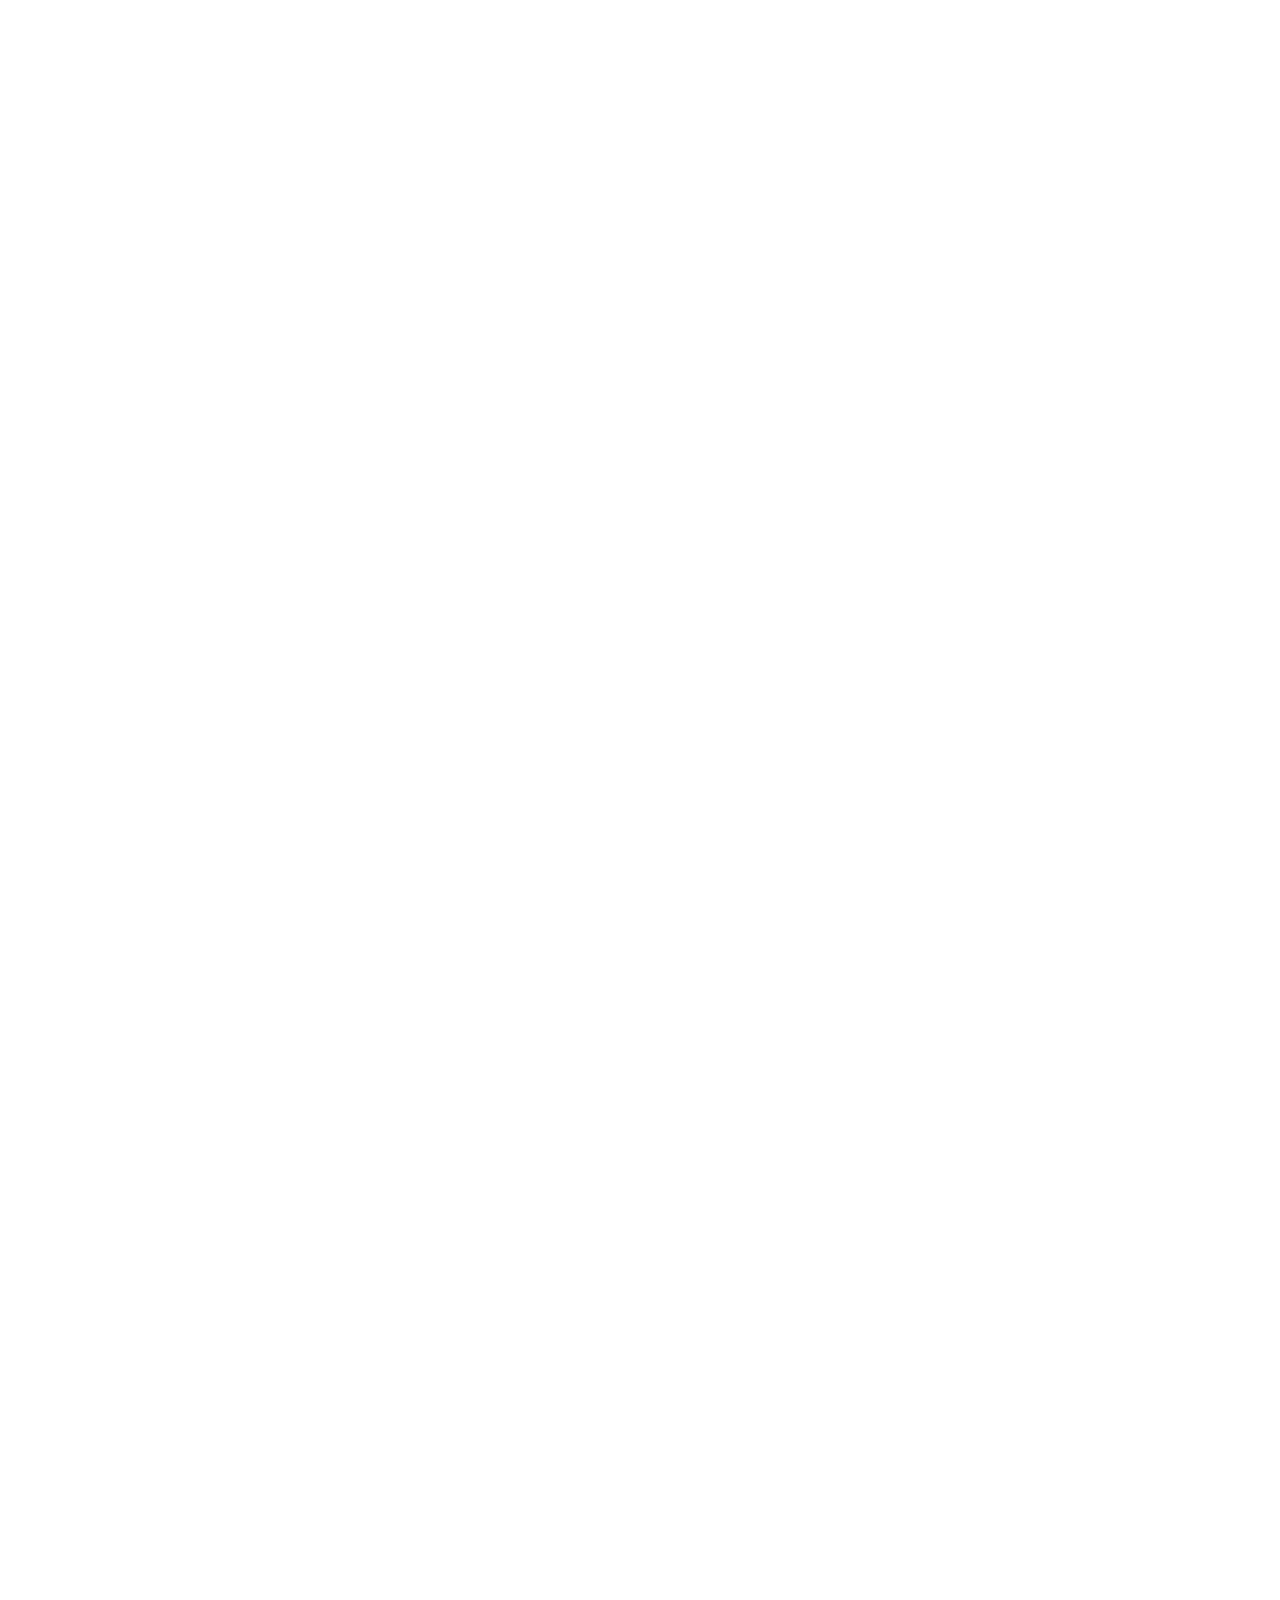
==== commit 6e086e25: "Add 初心者セッション：データ可視化." ====
--- a/index.html
+++ b/index.html
@@ -2047,7 +2047,18 @@
     font-size: 15px;
     font-weight: 300;
   }
-  
+  .link-noborder {
+    border: none;
+  }
+  .color-twitter {
+    color: #1da1f2;
+  }
+  .color-note {
+    color: #41C9B4;
+  }
+  .font-size-fa{
+    font-size: 2em;
+  }
   </style>
   <!--/radix_placeholder_site_in_header-->
 
@@ -2073,6 +2084,7 @@
 <div class="nav-right">
 <a href="index.html">Home</a>
 <a href="about.html">About</a>
+<a href="links.html">Links</a>
 <a href="https://github.com/ytknzw" aria-label="GitHub">
 <i class="fa fa-github" aria-hidden="true"></i>
 </a>
@@ -2101,7 +2113,7 @@
 <p><img src="images/BF_1951_2020.png" width="1341" /></p>
 </div>
 <div class="layout-chunk" data-layout="l-body">
-<p><img src="images/sparklinkwine_sankey.png" width="50%" /><img src="images/wineries_in_japan_2019.png" width="50%" /></p>
+<p><img src="images/sparklingwine_sankey.png" width="50%" /><img src="images/wineries_in_japan_2019.png" width="50%" /></p>
 </div>
 <div class="layout-chunk" data-layout="l-body">
 <p><img src="images/around_tokyo.png" width="50%" /><img src="images/foodwaste_sankey.png" width="50%" /></p>
@@ -2124,6 +2136,7 @@
 <h2 id="talks">Talks</h2>
 <h3 id="r">R</h3>
 <ul>
+<li><a href="TokyoR/初心者セッション_データ可視化_TokyoR_20210529.pdf">初心者セッション：データ可視化<br>Beginner session: data visualisation (Japanese)</a> (Tokyo.R, 29th May 2021)</li>
 <li><a href="TokyoR/カラーユニバーサルデザイン入門_TokyoR_20210123.pdf">カラーユニバーサルデザイン入門</a> (Tokyo.R, 23rd January 2021)</li>
 <li><a href="TokyoR/日本の年平均気温図を作ってみた話_JapanR_2020_20201205.pdf">日本の年平均気温図を作ってみた話</a> (Japan.R, 5th December 2020)</li>
 <li><a href="TokyoR/初心者セッション_データ可視化_TokyoR_20200801.pdf">初心者セッション：データ可視化</a> (Tokyo.R, 1st August 2020)</li>
--- a/styles.css
+++ b/styles.css
@@ -4,3 +4,15 @@
   font-size: 15px;
   font-weight: 300;
 }
+.link-noborder {
+  border: none;
+}
+.color-twitter {
+  color: #1da1f2;
+}
+.color-note {
+  color: #41C9B4;
+}
+.font-size-fa{
+  font-size: 2em;
+}
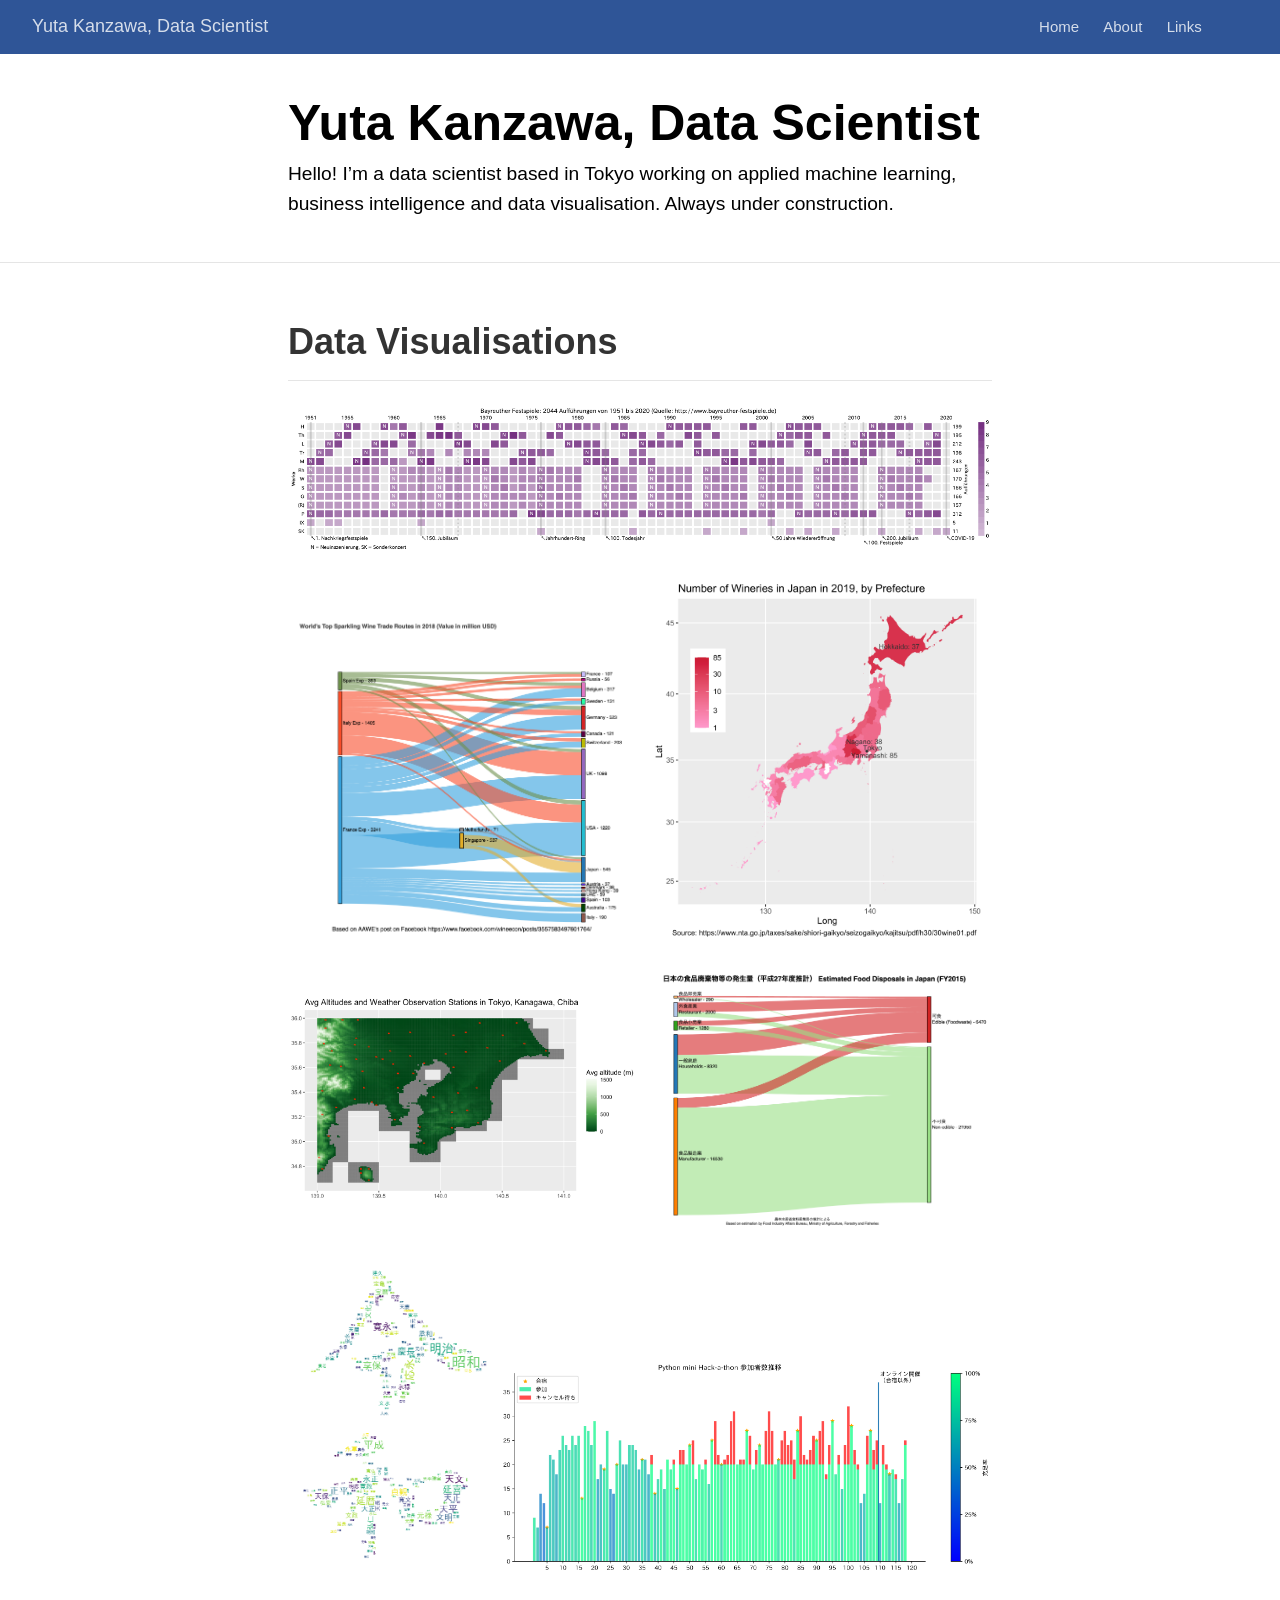
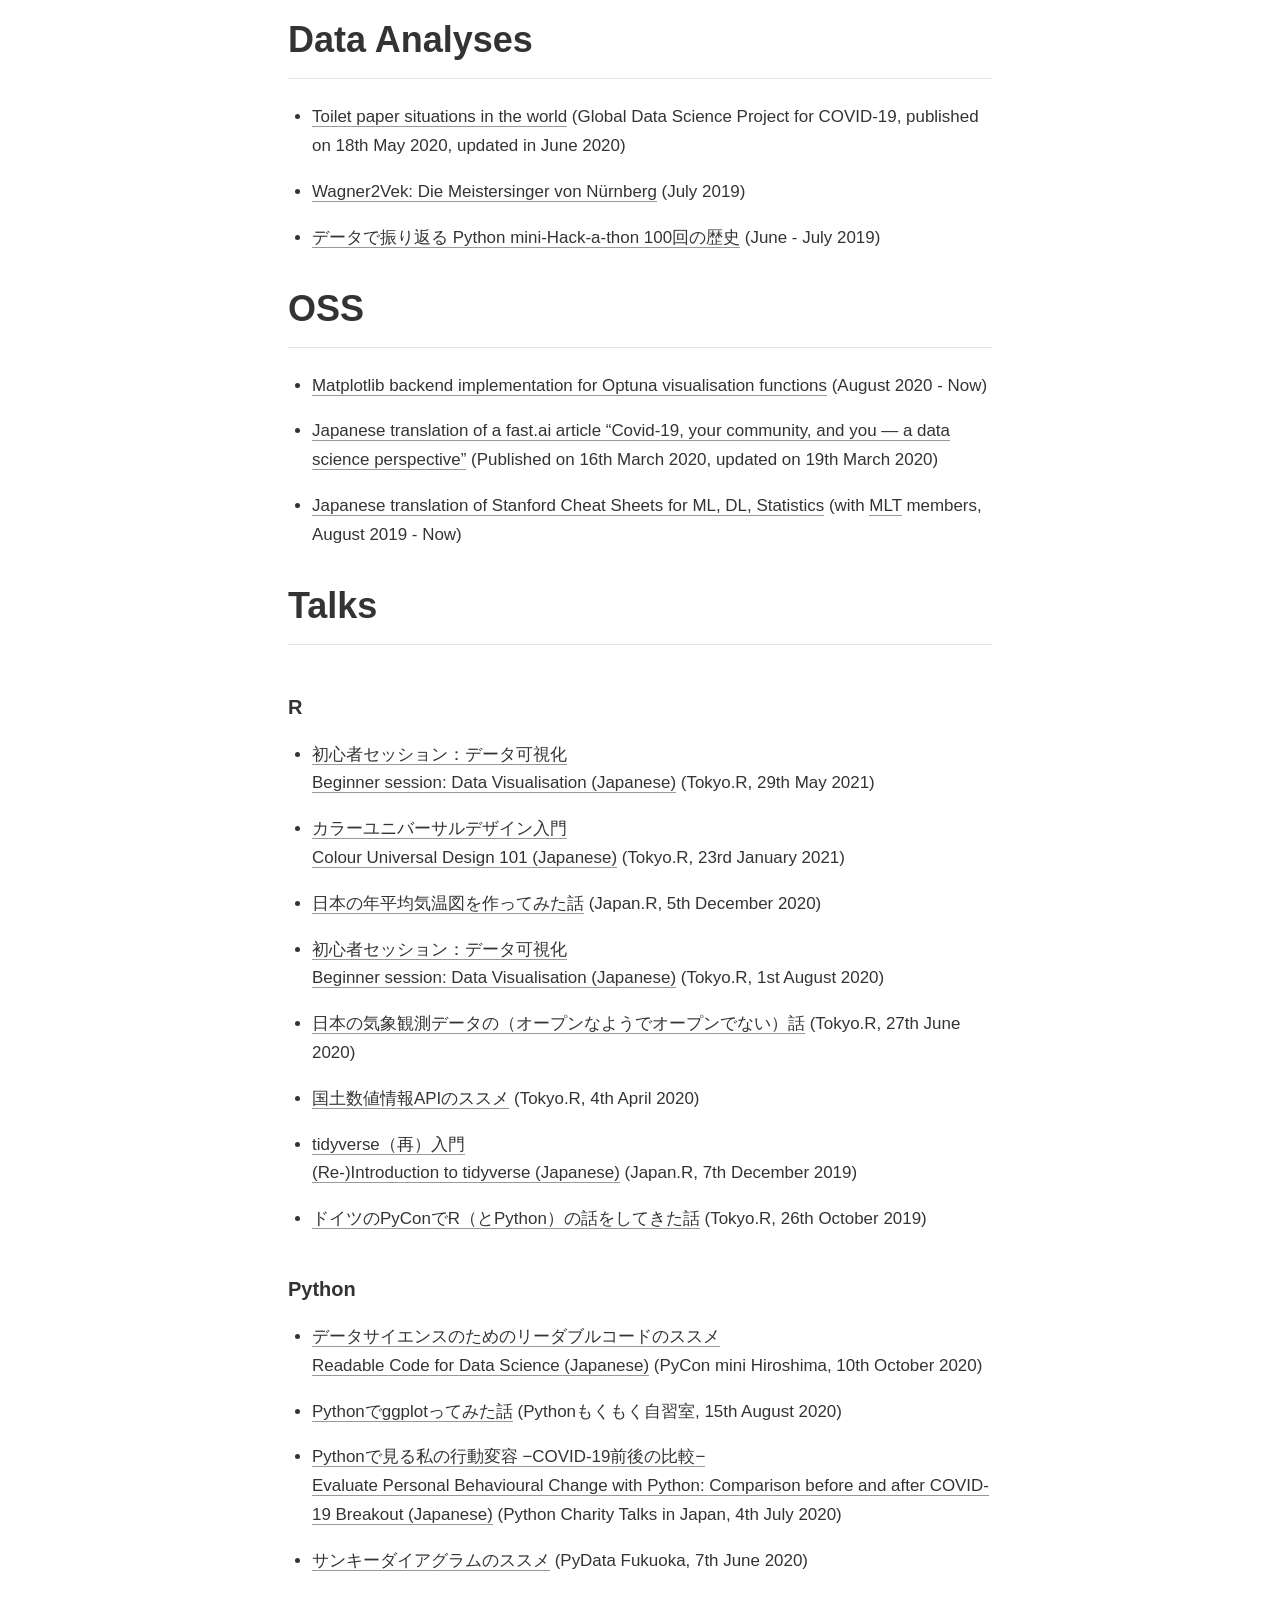
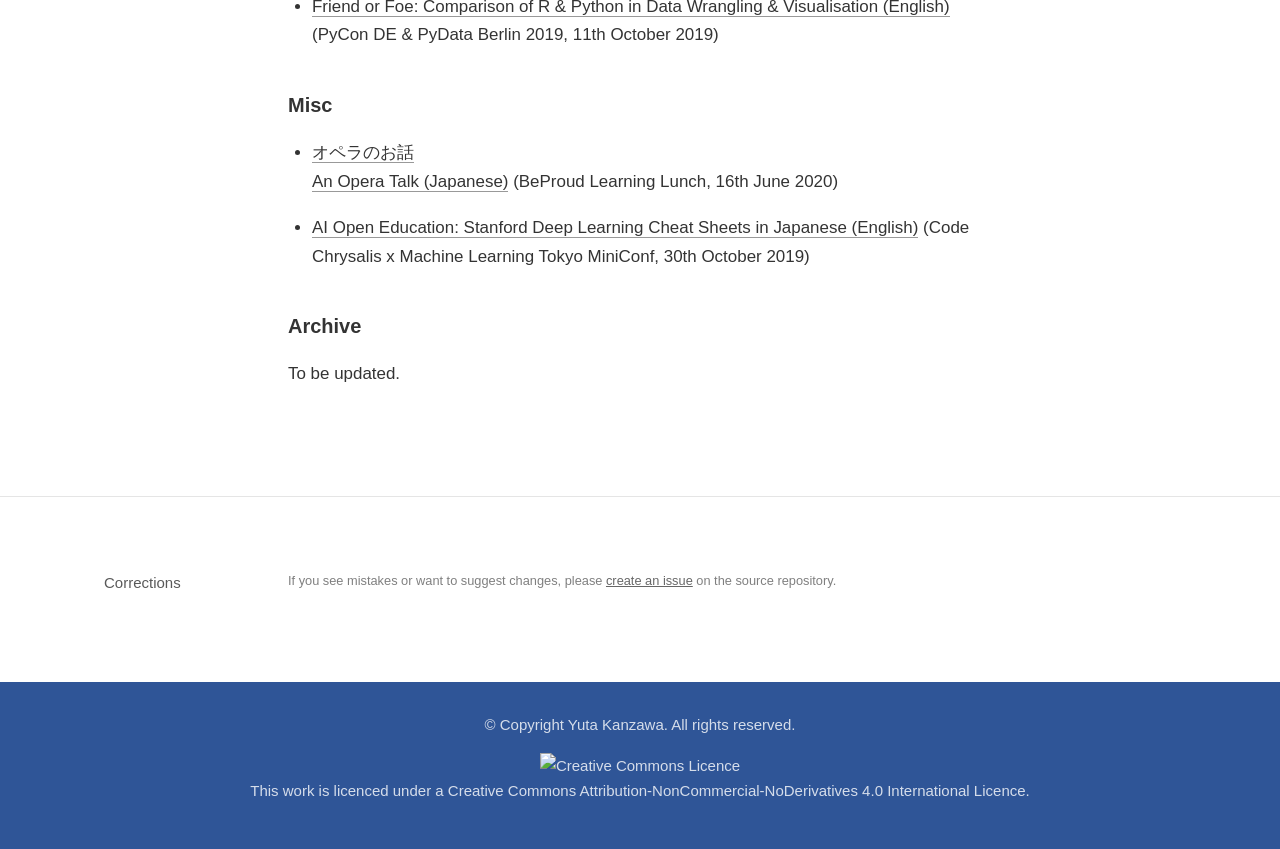
==== commit 7b464cf8: "Add translations." ====
--- a/index.html
+++ b/index.html
@@ -54,7 +54,7 @@
 }
 code span.al { color: #ad0000; } /* Alert */
 code span.an { color: #5e5e5e; } /* Annotation */
-code span.at { color: #20794d; } /* Attribute */
+code span.at { } /* Attribute */
 code span.bn { color: #ad0000; } /* BaseN */
 code span.bu { } /* BuiltIn */
 code span.cf { color: #007ba5; } /* ControlFlow */
@@ -75,13 +75,14 @@
 code span.op { color: #5e5e5e; } /* Operator */
 code span.ot { color: #007ba5; } /* Other */
 code span.pp { color: #ad0000; } /* Preprocessor */
-code span.sc { color: #20794d; } /* SpecialChar */
+code span.sc { color: #5e5e5e; } /* SpecialChar */
 code span.ss { color: #20794d; } /* SpecialString */
 code span.st { color: #20794d; } /* String */
 code span.va { color: #111111; } /* Variable */
 code span.vs { color: #20794d; } /* VerbatimString */
 code span.wa { color: #5e5e5e; font-style: italic; } /* Warning */
 </style>
+
 
   <!--radix_placeholder_meta_tags-->
   <title>Yuta Kanzawa, Data Scientist</title>
@@ -453,7 +454,7 @@
   
   </style>
   
-  <script src="site_libs/jquery-1.11.3/jquery.min.js"></script>
+  <script src="site_libs/jquery-3.6.0/jquery-3.6.0.min.js"></script>
   <link href="site_libs/font-awesome-5.1.0/css/all.css" rel="stylesheet"/>
   <link href="site_libs/font-awesome-5.1.0/css/v4-shims.css" rel="stylesheet"/>
   <script src="site_libs/headroom-0.9.4/headroom.min.js"></script>
@@ -1860,7 +1861,10 @@
   
       // hoverable references
       $('span.citation[data-cites]').each(function() {
-        var refHtml = $('#ref-' + $(this).attr('data-cites')).html();
+        var refs = $(this).attr('data-cites').split(" ");
+        var refHtml = refs.map(function(ref) {
+          return "<p>" + $('#ref-' + ref).html() + "</p>";
+        }).join("\n");
         window.tippy(this, {
           allowHTML: true,
           content: refHtml,
@@ -2136,27 +2140,27 @@
 <h2 id="talks">Talks</h2>
 <h3 id="r">R</h3>
 <ul>
-<li><a href="TokyoR/初心者セッション_データ可視化_TokyoR_20210529.pdf">初心者セッション：データ可視化<br>Beginner session: data visualisation (Japanese)</a> (Tokyo.R, 29th May 2021)</li>
-<li><a href="TokyoR/カラーユニバーサルデザイン入門_TokyoR_20210123.pdf">カラーユニバーサルデザイン入門</a> (Tokyo.R, 23rd January 2021)</li>
+<li><a href="TokyoR/初心者セッション_データ可視化_TokyoR_20210529.pdf">初心者セッション：データ可視化<br>Beginner session: Data Visualisation (Japanese)</a> (Tokyo.R, 29th May 2021)</li>
+<li><a href="TokyoR/カラーユニバーサルデザイン入門_TokyoR_20210123.pdf">カラーユニバーサルデザイン入門<br>Colour Universal Design 101 (Japanese)</a> (Tokyo.R, 23rd January 2021)</li>
 <li><a href="TokyoR/日本の年平均気温図を作ってみた話_JapanR_2020_20201205.pdf">日本の年平均気温図を作ってみた話</a> (Japan.R, 5th December 2020)</li>
-<li><a href="TokyoR/初心者セッション_データ可視化_TokyoR_20200801.pdf">初心者セッション：データ可視化</a> (Tokyo.R, 1st August 2020)</li>
+<li><a href="TokyoR/初心者セッション_データ可視化_TokyoR_20200801.pdf">初心者セッション：データ可視化<br>Beginner session: Data Visualisation (Japanese)</a> (Tokyo.R, 1st August 2020)</li>
 <li><a href="TokyoR/日本の気象観測データの（オープンなようでオープンでない）話_TokyoR_20200627.pdf">日本の気象観測データの（オープンなようでオープンでない）話</a> (Tokyo.R, 27th June 2020)</li>
 <li><a href="TokyoR/国土数値情報APIのススメ_TokyoR_20200404.pdf">国土数値情報APIのススメ</a> (Tokyo.R, 4th April 2020)</li>
-<li><a href="TokyoR/Tidyverse（再）入門_JapanR_2019_20191207.pdf">Tidyverse（再）入門</a> (Japan.R, 7th December 2019)</li>
+<li><a href="TokyoR/Tidyverse（再）入門_JapanR_2019_20191207.pdf">tidyverse（再）入門<br>(Re-)Introduction to tidyverse (Japanese)</a> (Japan.R, 7th December 2019)</li>
 <li><a href="TokyoR/ドイツのPyConでR（とPython）の話をしてきた話_TokyoR_82_20191026.pdf">ドイツのPyConでR（とPython）の話をしてきた話</a> (Tokyo.R, 26th October 2019)</li>
 </ul>
 <h3 id="python">Python</h3>
 <ul>
-<li><a href="PyCon/PyCon_mini_Hiroshima/データサイエンスのためのリーダブルコードのススメ_PyCon_mini_Hiroshima_20201010.pdf">データサイエンスのためのリーダブルコードのススメ</a> (PyCon mini Hiroshima, 10th October 2020)</li>
+<li><a href="PyCon/PyCon_mini_Hiroshima/データサイエンスのためのリーダブルコードのススメ_PyCon_mini_Hiroshima_20201010.pdf">データサイエンスのためのリーダブルコードのススメ<br>Readable Code for Data Science (Japanese)</a> (PyCon mini Hiroshima, 10th October 2020)</li>
 <li><a href="misc/Pythonでggplotってみた話_Pythonもくもく自習室_20200815.pdf">Pythonでggplotってみた話</a> (Pythonもくもく自習室, 15th August 2020)</li>
-<li><a href="PyCon/Python_Charity_Talks_in_Japan/Pythonで見る私の行動変容_−COVID-19前後の比較−_Python_Charity_Talks_in_Japan_20200704.pdf">Pythonで見る私の行動変容 −COVID-19前後の比較−</a> (Python Charity Talks in Japan, 4th July 2020)</li>
+<li><a href="PyCon/Python_Charity_Talks_in_Japan/Pythonで見る私の行動変容_−COVID-19前後の比較−_Python_Charity_Talks_in_Japan_20200704.pdf">Pythonで見る私の行動変容 −COVID-19前後の比較−<br>Evaluate Personal Behavioural Change with Python: Comparison before and after COVID-19 Breakout (Japanese)</a> (Python Charity Talks in Japan, 4th July 2020)</li>
 <li><a href="PyData/サンキーダイアグラムのススメ_PyData_Fukuoka_20200607.pdf">サンキーダイアグラムのススメ</a> (PyData Fukuoka, 7th June 2020)</li>
-<li><a href="PyConDE2019/Friend_or_Foe_Comparison_of_R_&amp;_Python_in_Data_Wrangling_&amp;_Visualisation_PyConDE_2019Oct.pdf">Friend or Foe: Comparison of R &amp; Python in Data Wrangling &amp; Visualisation</a> (PyCon DE &amp; PyData Berlin 2019, 11th October 2019)</li>
+<li><a href="PyConDE2019/Friend_or_Foe_Comparison_of_R_&amp;_Python_in_Data_Wrangling_&amp;_Visualisation_PyConDE_2019Oct.pdf">Friend or Foe: Comparison of R &amp; Python in Data Wrangling &amp; Visualisation (English)</a> (PyCon DE &amp; PyData Berlin 2019, 11th October 2019)</li>
 </ul>
 <h3 id="misc">Misc</h3>
 <ul>
-<li><a href="misc/オペラのお話_BPLL_20200616_公開用.pdf">オペラのお話</a> (BeProud Learning Lunch, 16th June 2020)</li>
-<li><a href="MLT/AI_Open_Education_Stanford_Deep_Learning_Cheat_Sheets_in_Japanese_MLT_CodeChrysalis_20191030.pdf">AI Open Education: Stanford Deep Learning Cheat Sheets in Japanese</a> (Code Chrysalis x Machine Leearning Tokyo MiniConf, 30th October 2019)</li>
+<li><a href="misc/オペラのお話_BPLL_20200616_公開用.pdf">オペラのお話<br>An Opera Talk (Japanese)</a> (BeProud Learning Lunch, 16th June 2020)</li>
+<li><a href="MLT/AI_Open_Education_Stanford_Deep_Learning_Cheat_Sheets_in_Japanese_MLT_CodeChrysalis_20191030.pdf">AI Open Education: Stanford Deep Learning Cheat Sheets in Japanese (English)</a> (Code Chrysalis x Machine Learning Tokyo MiniConf, 30th October 2019)</li>
 </ul>
 <h3 id="archive">Archive</h3>
 <p>To be updated.</p>
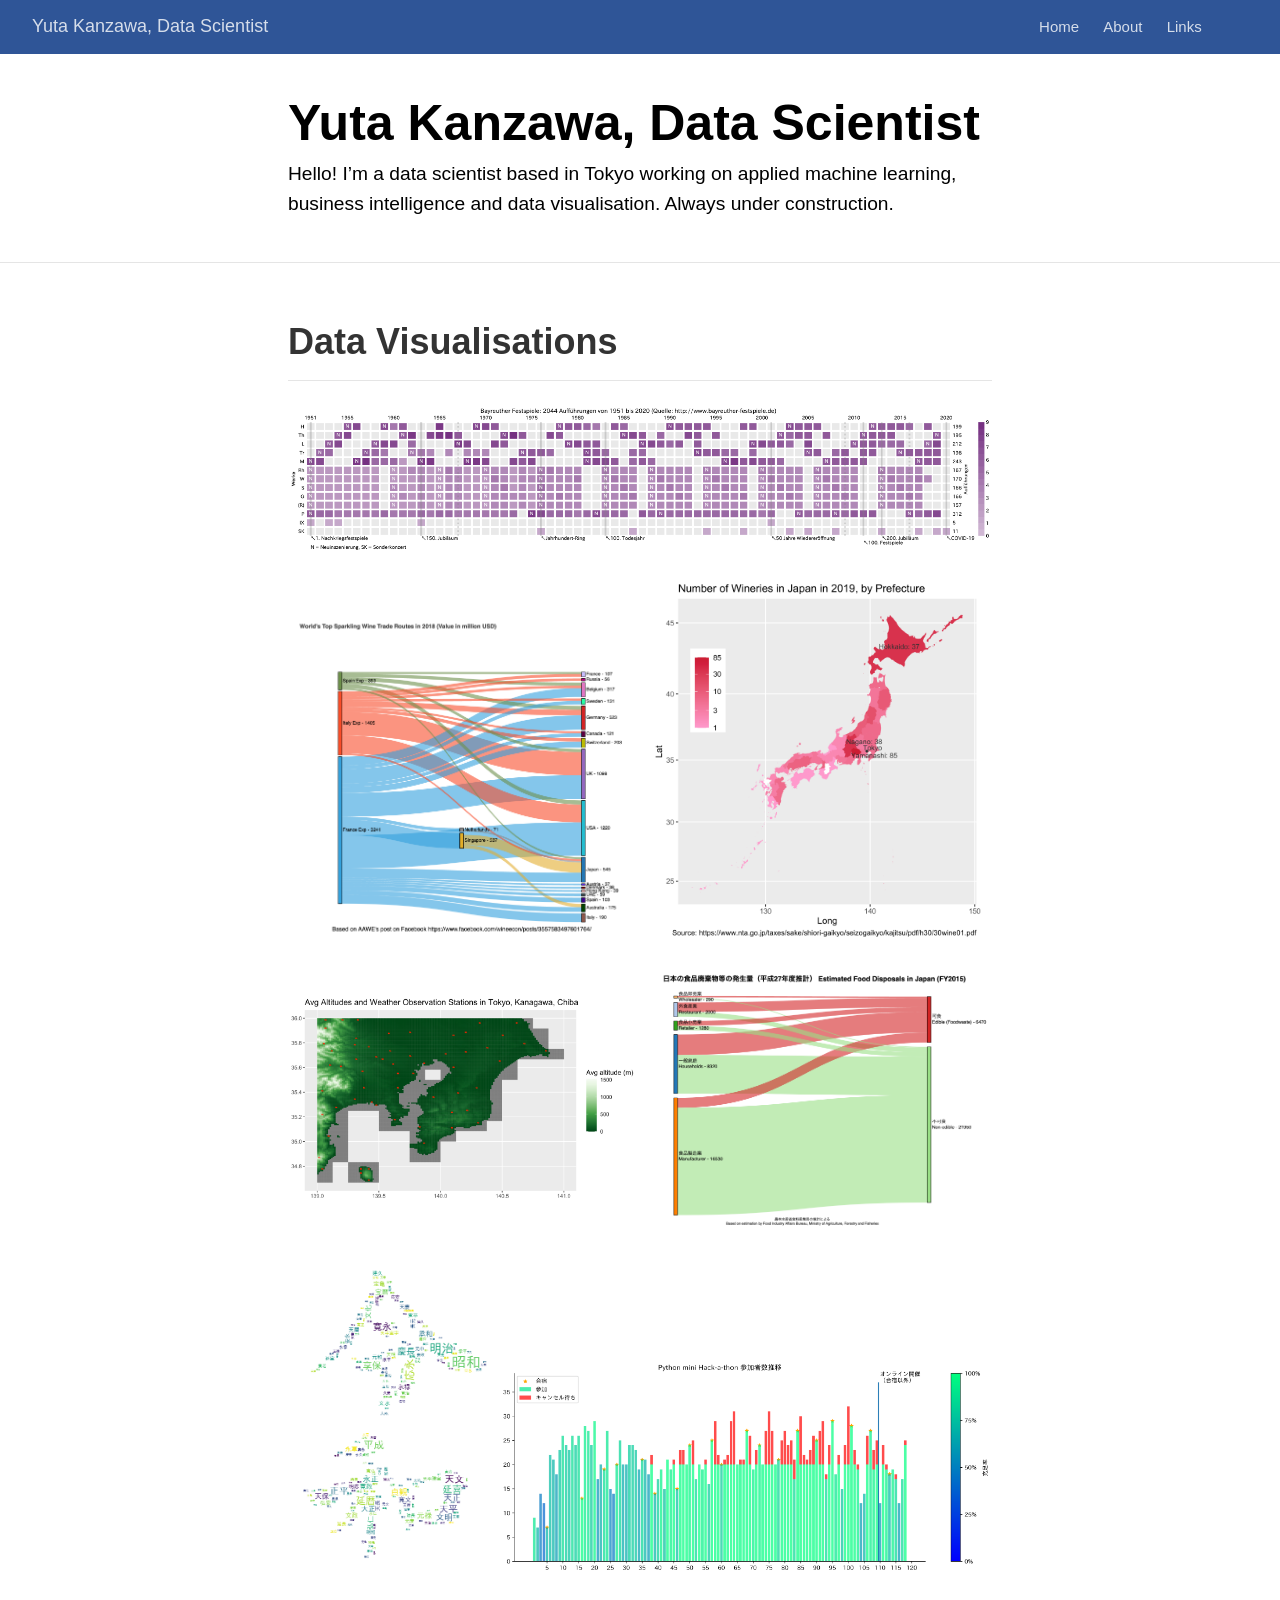
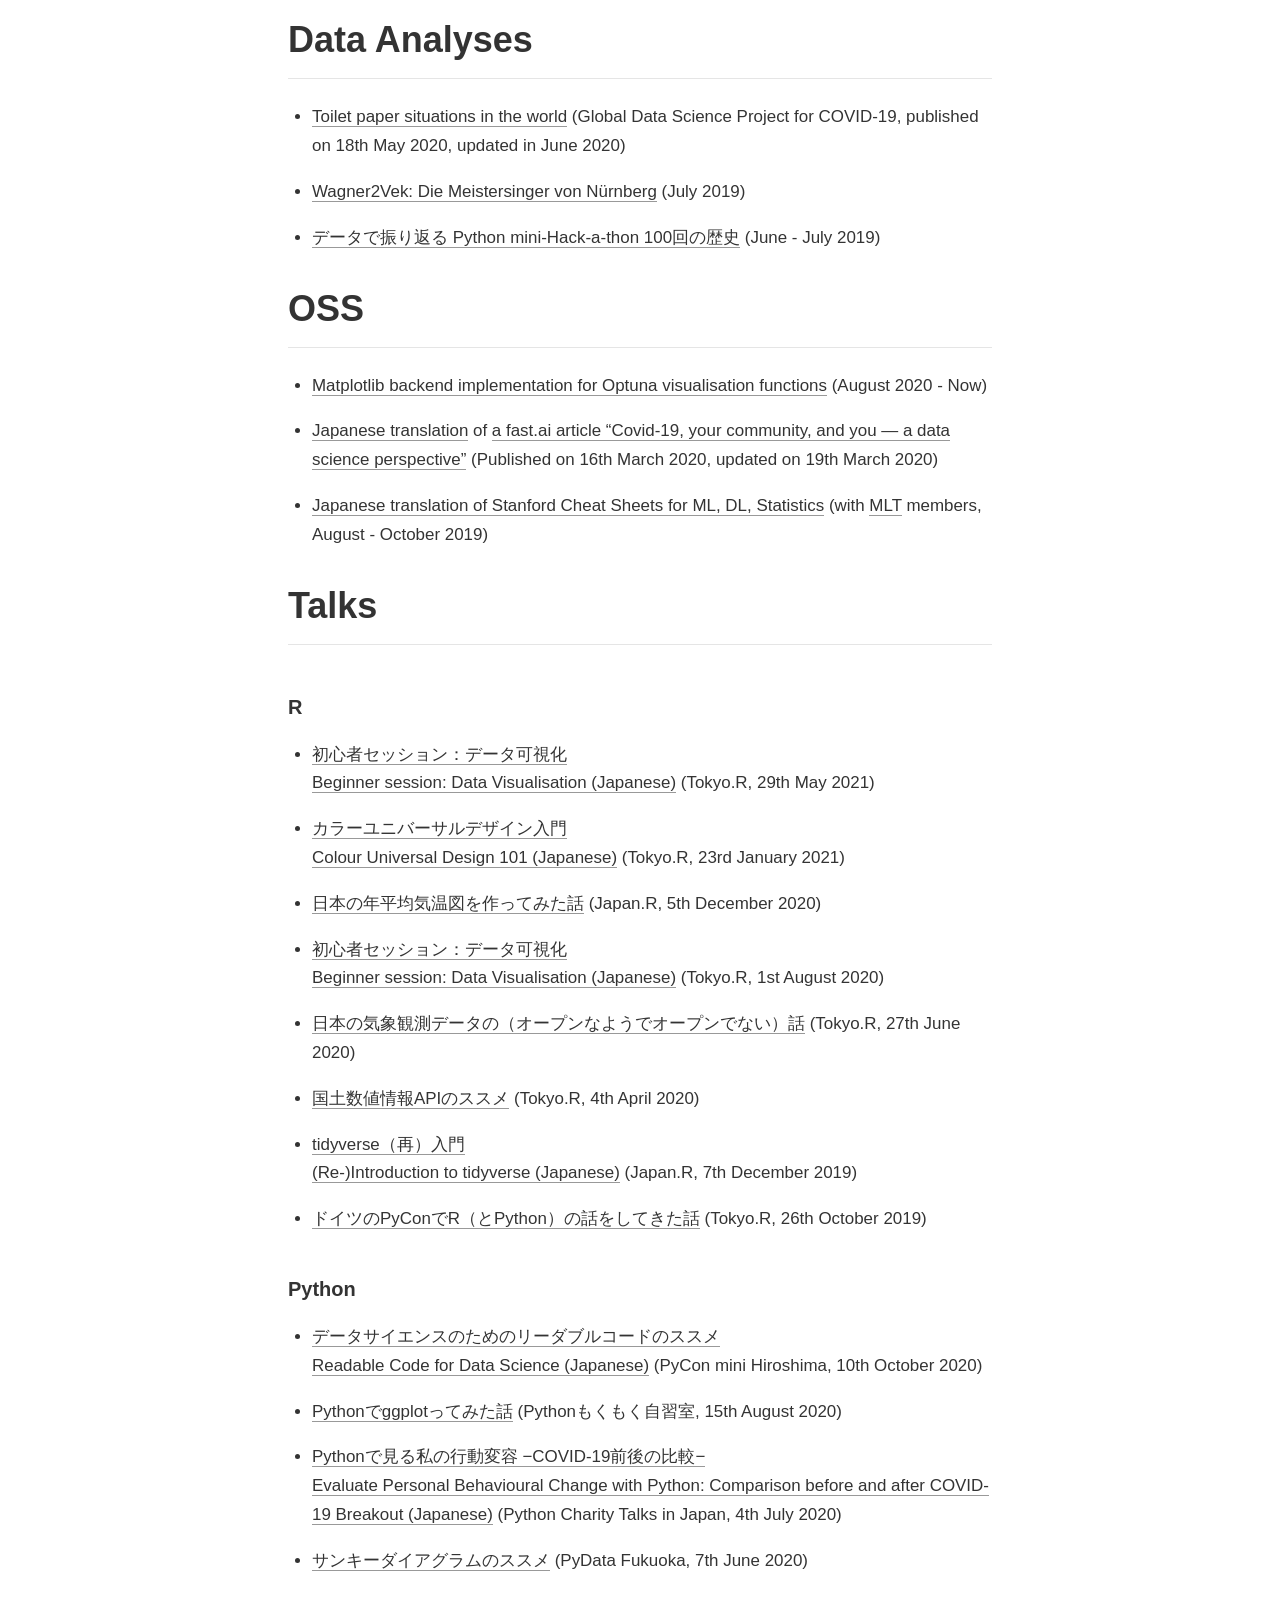
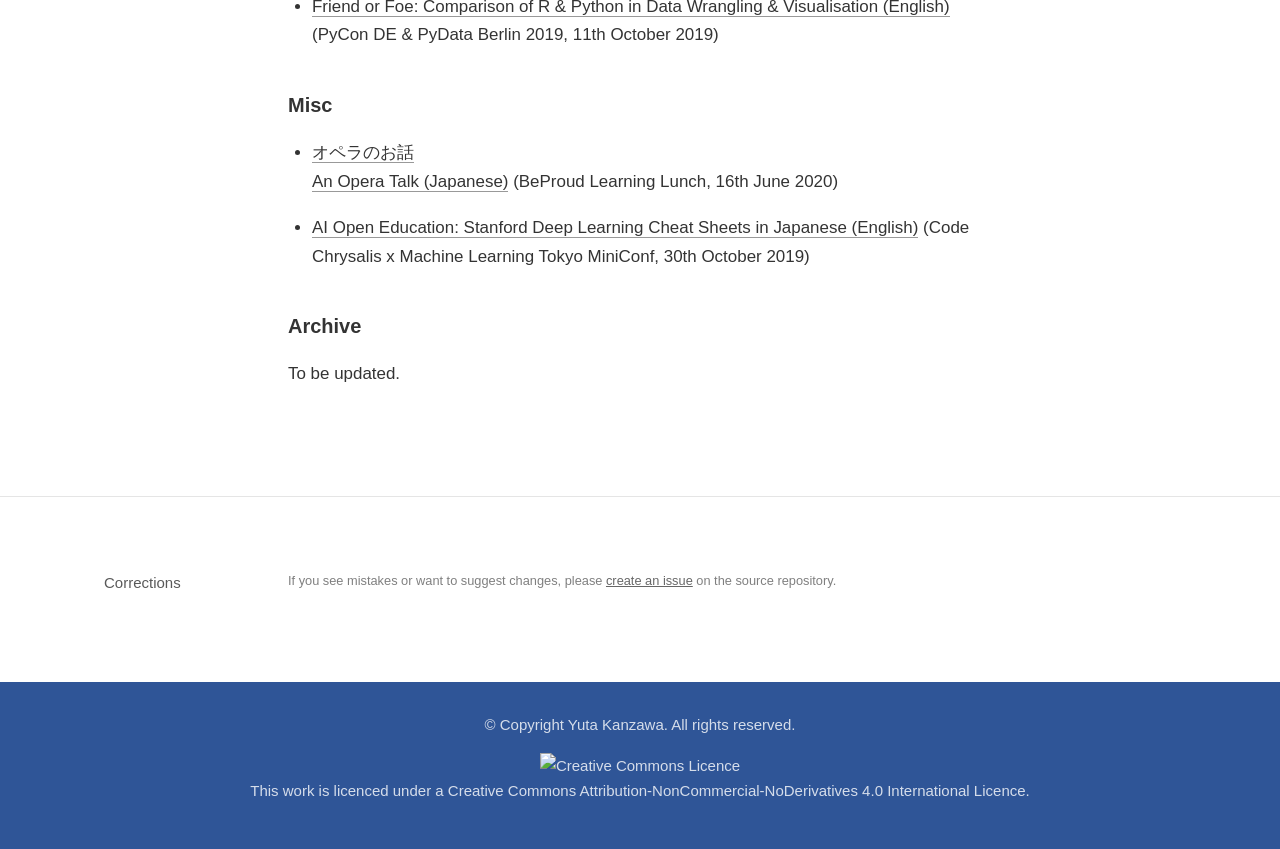
==== commit 36623270: "Update links." ====
--- a/index.html
+++ b/index.html
@@ -2134,8 +2134,8 @@
 <h2 id="oss">OSS</h2>
 <ul>
 <li><a href="https://github.com/optuna/optuna/pull/1756">Matplotlib backend implementation for Optuna visualisation functions</a> (August 2020 - Now)</li>
-<li><a href="https://www.fast.ai/2020/03/09/coronavirus/">Japanese translation of a fast.ai article “Covid-19, your community, and you — a data science perspective”</a> (Published on 16th March 2020, updated on 19th March 2020)</li>
-<li><a href="https://stanford.edu/~shervine/l/ja/teaching/">Japanese translation of Stanford Cheat Sheets for ML, DL, Statistics</a> (with <a href="https://mltokyo.ai/">MLT</a> members, August 2019 - Now)</li>
+<li><a href="https://qiita.com/yutakanzawa/items/89f313f4f26a3abc398e">Japanese translation</a> of <a href="https://www.fast.ai/2020/03/09/coronavirus/">a fast.ai article “Covid-19, your community, and you — a data science perspective”</a> (Published on 16th March 2020, updated on 19th March 2020)</li>
+<li><a href="https://stanford.edu/~shervine/l/ja/teaching/">Japanese translation of Stanford Cheat Sheets for ML, DL, Statistics</a> (with <a href="https://mltokyo.ai/">MLT</a> members, August - October 2019)</li>
 </ul>
 <h2 id="talks">Talks</h2>
 <h3 id="r">R</h3>
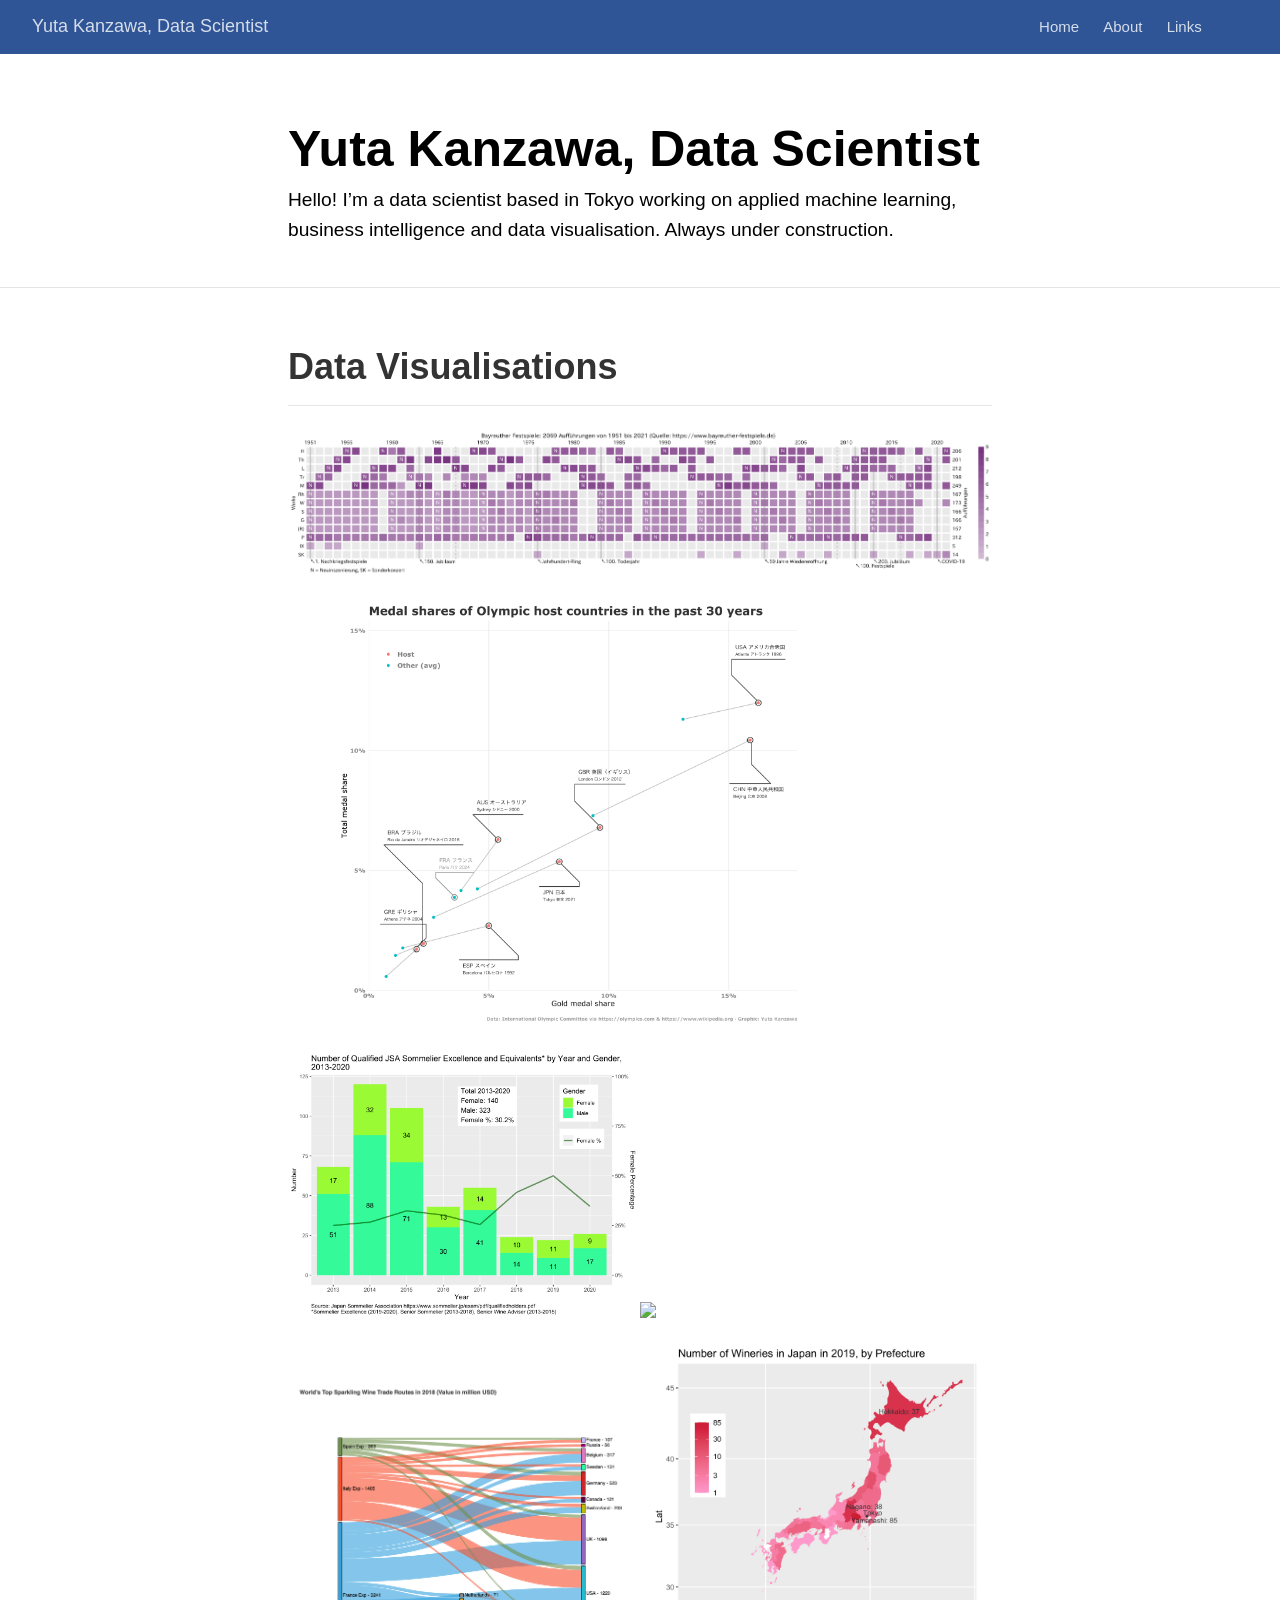
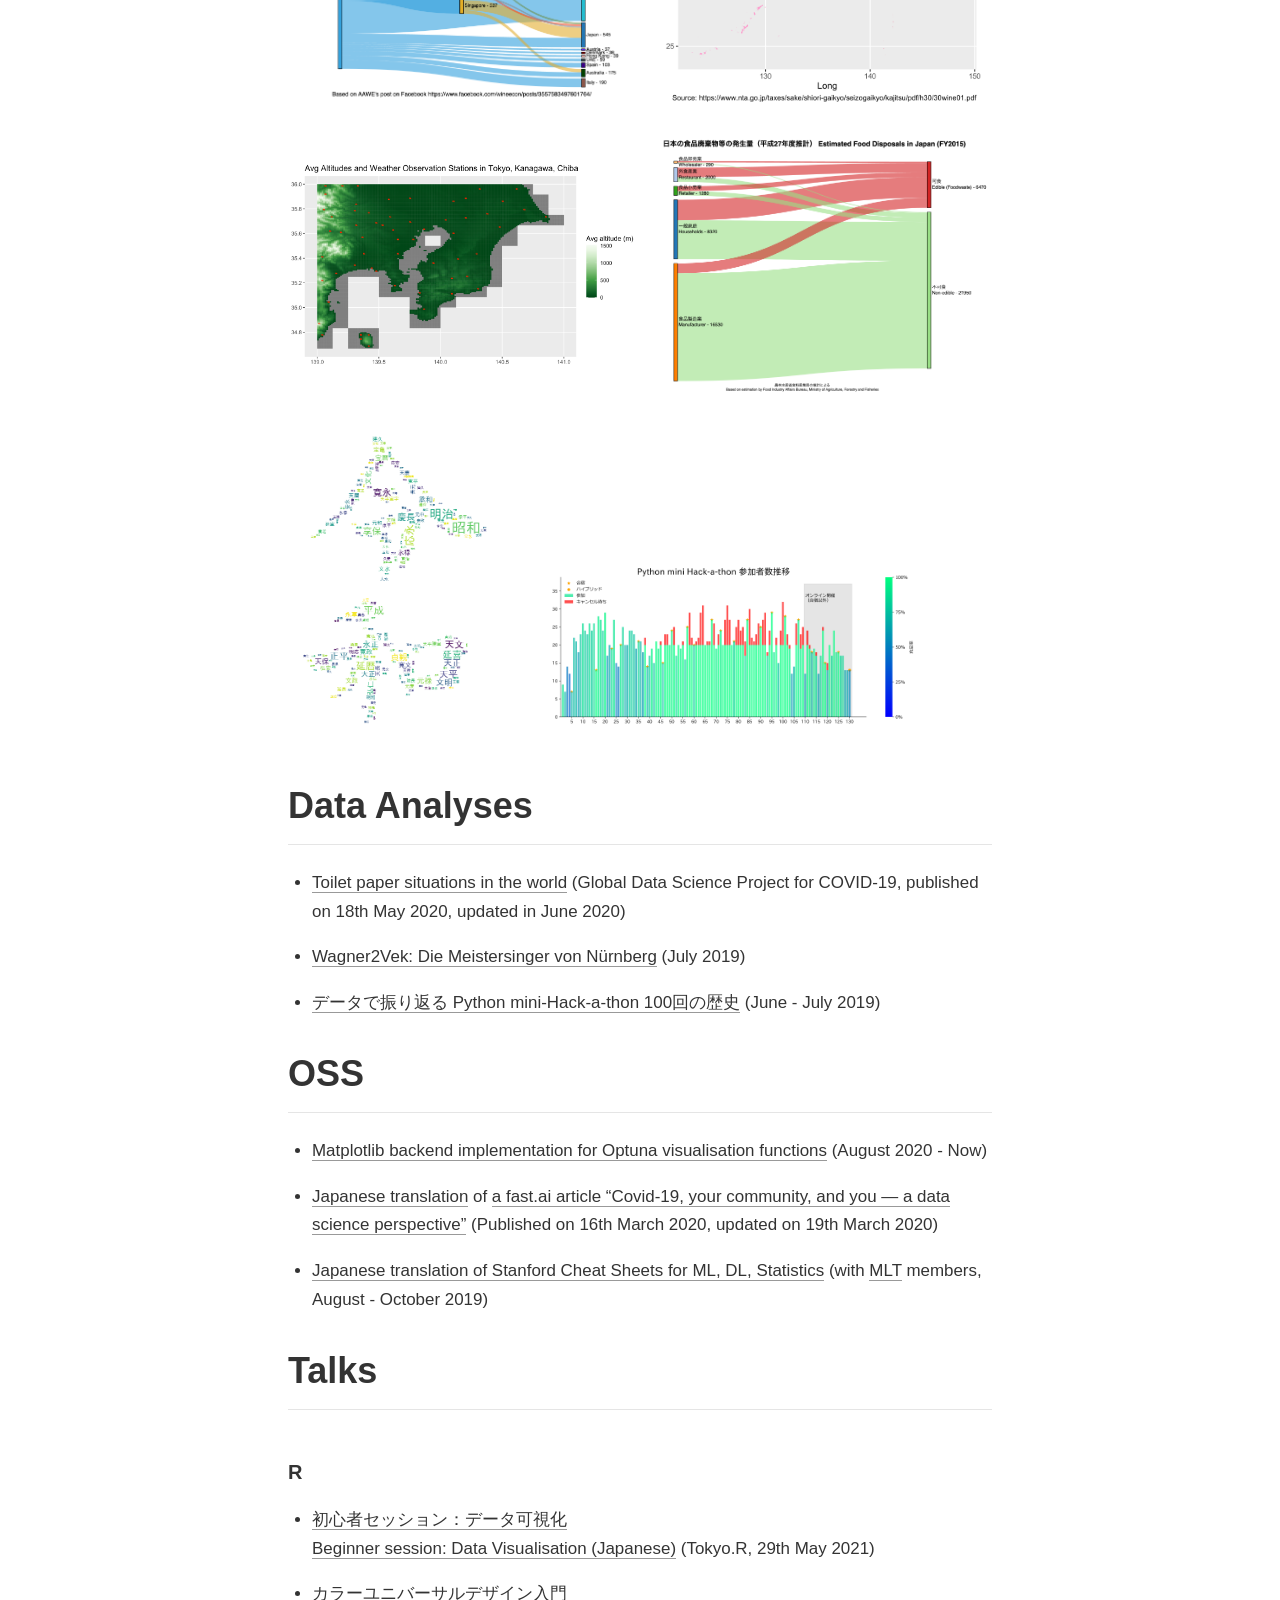
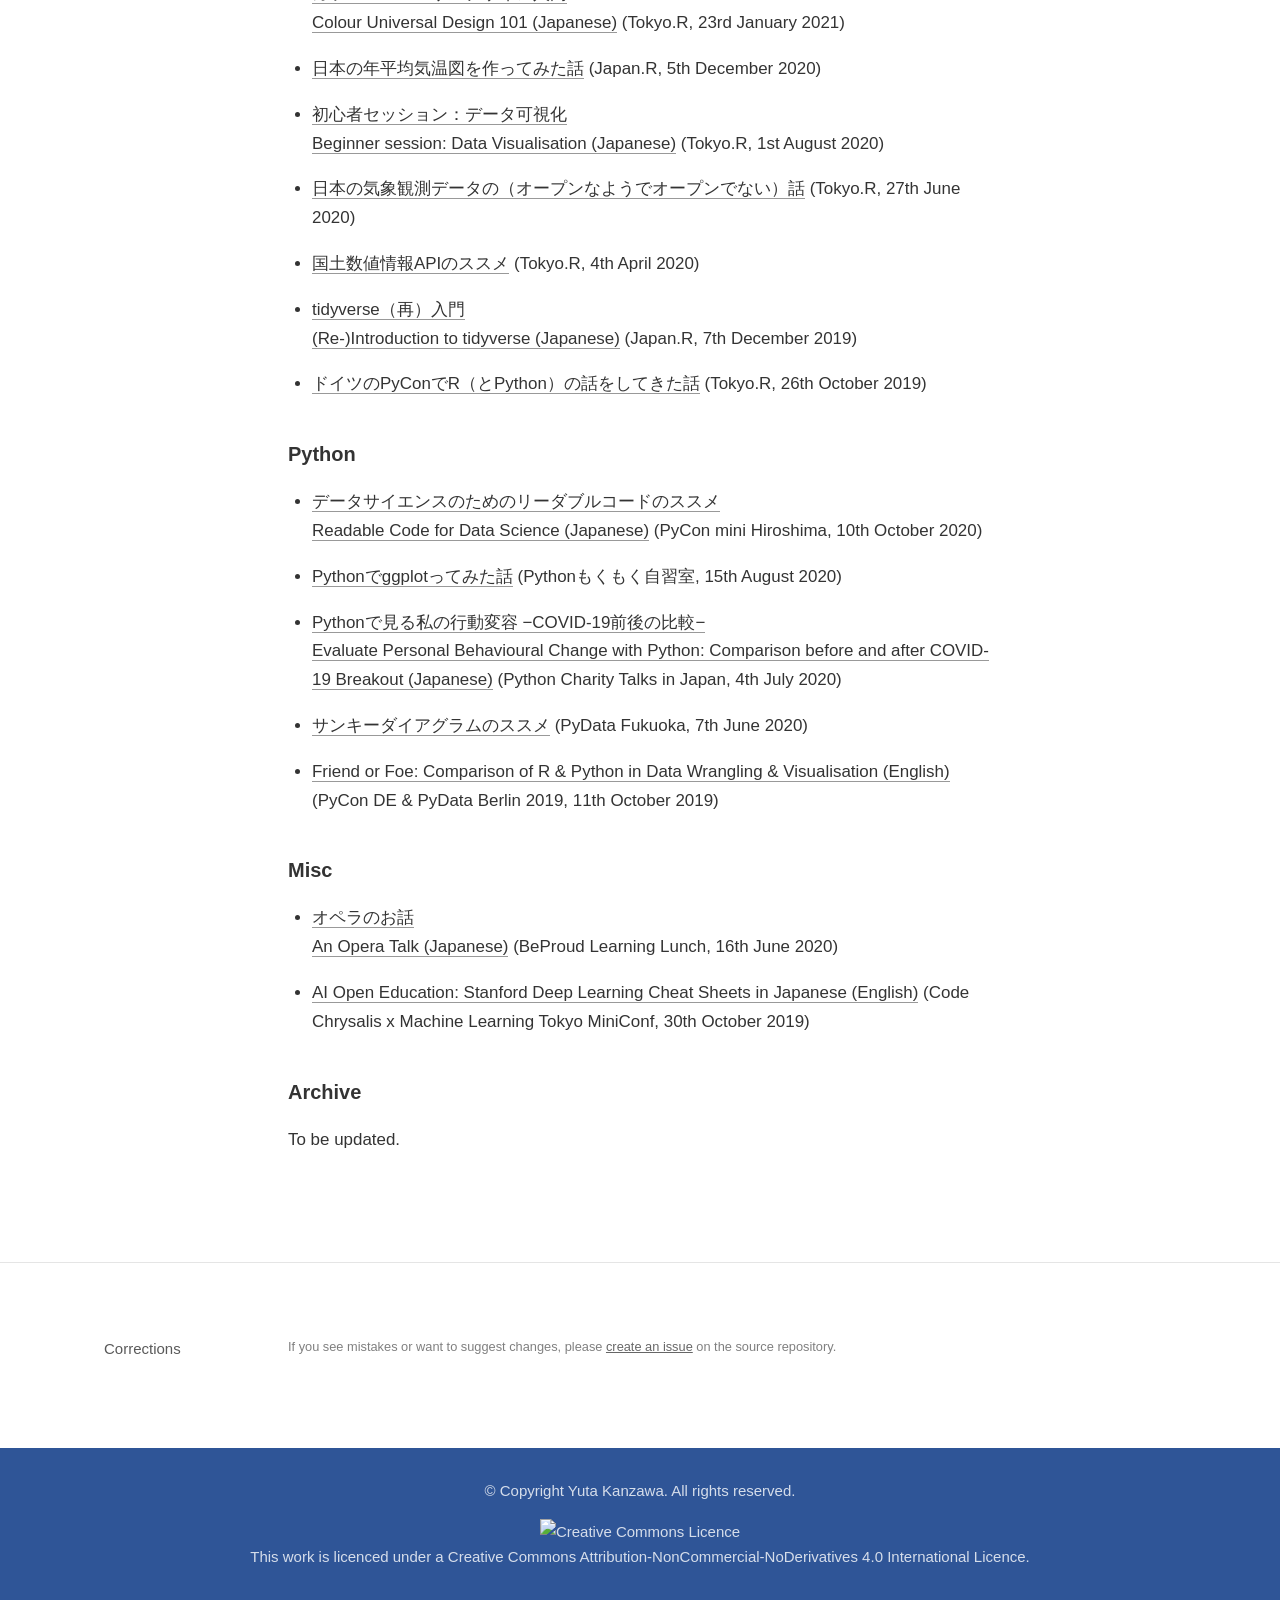
==== commit f5cb77bc: "Update Data Visualisations." ====
--- a/index.html
+++ b/index.html
@@ -2112,9 +2112,36 @@
 
 
 <div class="d-article">
+<div class="layout-chunk" data-layout="l-body">
+<style type="text/css">
+script src = "https://ajax.googleapis.com/ajax/libs/jquery/3.4.1/jquery.min.js"
+</style>
+</div>
+<div class="layout-chunk" data-layout="l-body">
+<script type="text/javascript">
+ $(document).ready(function() {
+    $('body').prepend('<div class=\"zoomDiv\"><img src=\"\" class=\"zoomImg\"></div>');
+    // onClick function for all plots (img's)
+    $('img:not(.zoomImg)').click(function() {
+      $('.zoomImg').attr('src', $(this).attr('src')).css({width: '100%'});
+      $('.zoomDiv').css({opacity: '1', width: 'auto', border: '1px solid white', borderRadius: '5px', position: 'fixed', top: '55%', left: '50%', marginRight: '-50%', transform: 'translate(-50%, -50%)', boxShadow: '0px 0px 50px #888888', zIndex: '50', overflow: 'auto', maxHeight: '90%'});
+    });
+    // onClick function for zoomImg
+    $('img.zoomImg').click(function() {
+      $('.zoomDiv').css({opacity: '0', width: '0%'}); 
+    });
+  });
+</script>
+</div>
 <h2 id="data-visualisations">Data Visualisations</h2>
 <div class="layout-chunk" data-layout="l-body">
-<p><img src="images/BF_1951_2020.png" width="1341" /></p>
+<p><img src="images/BF_1951_2021.png" width="6129" /></p>
+</div>
+<div class="layout-chunk" data-layout="l-body">
+<p><img src="images/medal_share_olympic_hosts_1992_2021.png" width="80%" /></p>
+</div>
+<div class="layout-chunk" data-layout="l-body">
+<p><img src="images/sommelier_gender_parity_in_Japan_2013_2020.png" width="50%" /><img src="images/tokyo_1875_2021_avg.png" width="50%" /></p>
 </div>
 <div class="layout-chunk" data-layout="l-body">
 <p><img src="images/sparklingwine_sankey.png" width="50%" /><img src="images/wineries_in_japan_2019.png" width="50%" /></p>
@@ -2123,7 +2150,7 @@
 <p><img src="images/around_tokyo.png" width="50%" /><img src="images/foodwaste_sankey.png" width="50%" /></p>
 </div>
 <div class="layout-chunk" data-layout="l-body">
-<p><img src="images/eraname_reiwa_filled.png" width="30%" /><img src="images/pyhack_history.png" width="70%" /></p>
+<p><img src="images/eraname_reiwa_filled.png" width="30%" /><img src="images/pyhack_history_130.png" width="70%" /></p>
 </div>
 <h2 id="data-analyses">Data Analyses</h2>
 <ul>
